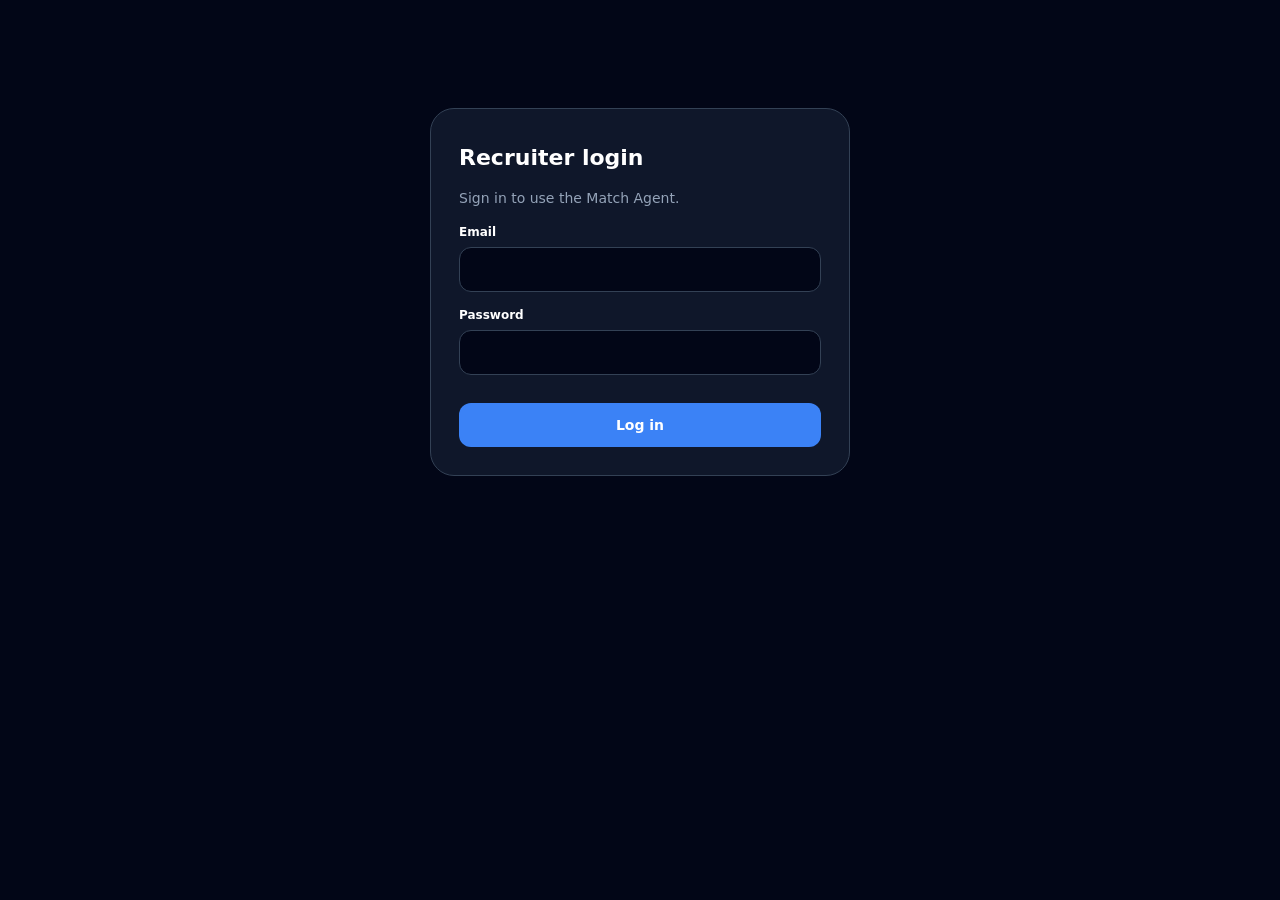
==== backend/tests/match-agent.html @ 1a33507a "Version 1.3: Test UI Integration and Authentication Fixes IMPROVEMENTS - Added a dedicated `/test-re" ====
<!DOCTYPE html>
<html lang="en">
<head>
<meta charset="UTF-8">
<meta name="viewport" content="width=device-width, initial-scale=1">
<title>Match Agent</title>
<style>
:root{--bg:#020617;--card:#0f172a;--card2:#1e293b;--line:#334155;--tx:#fff;--mut:#94a3b8;--brand:#3b82f6;--acc:#14b8a6;--err:#fca5a5}
*{box-sizing:border-box}body{margin:0;background:var(--bg);color:var(--tx);font:14px/1.5 system-ui,sans-serif;padding-bottom:60px}
.wrap{max-width:1280px;margin:0 auto;padding:28px 20px}
h1{font-size:40px;margin:8px 0;letter-spacing:-.02em}h2{margin:4px 0;font-size:22px}
.mut{color:var(--mut)}.tag{font-size:11px;font-weight:700;letter-spacing:.12em;text-transform:uppercase;color:var(--mut)}
.grid{display:grid;gap:24px;grid-template-columns:5fr 7fr}@media(max-width:1000px){.grid{grid-template-columns:1fr}}
.panel{background:var(--card);border:1px solid var(--line);border-radius:24px;padding:28px}
.card{background:rgba(30,41,59,.5);border:1px solid var(--line);border-radius:16px;padding:18px;margin-bottom:14px}
.row{display:flex;gap:10px;align-items:center;flex-wrap:wrap}.between{justify-content:space-between}
input,textarea{width:100%;background:var(--bg);border:1px solid var(--line);color:var(--tx);border-radius:12px;padding:11px 14px;font:inherit}
textarea{resize:none;margin-bottom:16px}label{display:block;font-weight:700;font-size:12px;margin-bottom:6px}
button,.btn{cursor:pointer;border:1px solid var(--line);background:var(--card2);color:#cbd5e1;border-radius:12px;padding:9px 15px;font:700 12px system-ui;text-decoration:none;display:inline-block}
button:hover:not(:disabled){color:#fff;background:#334155}button:disabled{opacity:.5;cursor:not-allowed}
.big{width:100%;padding:14px;font-size:14px;color:#fff;margin-top:10px}
.primary{background:#4f46e5;border:none}.green{background:#16a34a;color:#fff;border:none}.teal{background:#10b981;color:#fff;border:none}.brandb{background:var(--brand);color:#fff;border:none}
.pill{font-size:11px;font-weight:700;padding:3px 10px;border-radius:99px;background:rgba(20,184,166,.2);color:var(--acc);border:1px solid rgba(20,184,166,.3)}
.pill.b{background:rgba(59,130,246,.2);color:var(--brand);border-color:transparent}.pill.g{background:var(--card2);color:var(--mut);border-color:var(--line)}
.drop{border:2px dashed var(--line);border-radius:16px;padding:28px;text-align:center;position:relative;cursor:pointer}
.drop input{position:absolute;inset:0;opacity:0;cursor:pointer;height:100%}
.or{text-align:center;margin:18px 0;color:#64748b;font-size:11px;font-weight:700;letter-spacing:.1em}
.bar{height:8px;background:var(--card2);border-radius:9px;overflow:hidden;margin-top:10px}.bar i{display:block;height:100%;background:var(--brand);transition:width .3s}
.err{border:1px solid rgba(239,68,68,.3);background:rgba(239,68,68,.1);color:var(--err);padding:12px 16px;border-radius:12px;font-weight:700;margin-bottom:20px}
.score{font-size:36px;font-weight:800;color:var(--acc);line-height:1}
.bd{display:grid;grid-template-columns:repeat(auto-fill,minmax(120px,1fr));gap:10px;margin-top:14px;background:rgba(2,6,23,.6);padding:14px;border-radius:12px}
.bd div{background:var(--card2);padding:10px;border-radius:8px}.bd small{color:var(--mut);font-weight:700;font-size:10px}
.modal{position:fixed;inset:0;background:rgba(0,0,0,.75);display:flex;align-items:center;justify-content:center;padding:16px;z-index:50}
.mbox{background:var(--card);border:1px solid var(--line);border-radius:20px;padding:26px;width:100%;max-width:860px;max-height:90vh;overflow:auto}
.mbox.sm{max-width:440px;background:#fff;color:#1e293b}.mbox.sm .mut{color:#64748b}.mbox.sm button:not(.green){background:#fff;color:#334155;border-color:#e2e8f0}
.kv{display:flex;gap:14px;background:rgba(30,41,59,.5);border:1px solid var(--line);padding:13px;border-radius:12px;margin-bottom:10px}.kv b{width:130px;flex-shrink:0;color:var(--mut)}
.chips span{display:inline-block;margin:0 6px 6px 0;padding:3px 10px;border-radius:8px;background:rgba(59,130,246,.2);color:var(--brand);font-weight:700}
.cmp{display:grid;grid-template-columns:2fr 1fr 1fr;gap:12px;padding:12px 0;border-bottom:1px solid rgba(51,65,85,.5)}.win{color:var(--acc);font-weight:800}
.warn{background:#fffbf0;border:1px solid #fde68a;color:#92400e;padding:14px;border-radius:14px;margin:12px 0}
.hide{display:none!important}
</style>
</head>
<body>
<div class="wrap" id="app"></div>
<div id="modal"></div>

<script>
/* =====================================================================
   CONFIG — adjust to match your ../utils/api implementation
   ===================================================================== */
const CONFIG = { API_BASE: location.protocol === "file:" ? "http://localhost:8000" : "", DEV_STAGE: "production", STAGE_NUMBER: "" }; // same origin as FastAPI
const getToken = () => localStorage.getItem("token");
function logout() { localStorage.removeItem("token"); location.reload(); }

const API = {
  async _req(path, opts = {}) {
    const headers = { ...(opts.headers || {}) };
    const token = getToken();
    if (token) headers["Authorization"] = "Bearer " + token;
    
    const res = await fetch(CONFIG.API_BASE + path, { ...opts, headers });
    if (res.status === 401) {
        logout();
        throw new Error("Unauthorized. Please log in.");
    }
    if (!res.ok) {
      let msg = res.statusText;
      try { const j = await res.json(); msg = j.detail || j.message || msg; } catch {}
      throw new Error(typeof msg === "string" ? msg : JSON.stringify(msg));
    }
    return res.json();
  },
  async login(email, password) {
    const r = await this._req("/api/auth/login", { method: "POST", headers: { "Content-Type": "application/x-www-form-urlencoded" },
      body: new URLSearchParams({ username: email, password }) });
    localStorage.setItem("token", r.access_token); return r;
  },
  createJob(file) { const f = new FormData(); f.append("file", file); return this._req("/api/jobs", { method: "POST", body: f }); },
  createJobFromText(text) { const f = new FormData(); f.append("jd_text", text); return this._req("/api/jobs", { method: "POST", body: f }); },
  screenJob(id) { return this._req(`/api/jobs/${id}/screen`, { method: "POST" }); },
  getJobCandidates(id) { return this._req(`/api/user/jobs/${id}/candidates`); },
  updateCandidateStatus(jobId, cid, status, phone) {
    return this._req(`/api/user/jobs/${jobId}/candidates/${cid}/status`, { method: "POST", headers: { "Content-Type": "application/json" },
      body: JSON.stringify({ status, target_phone: phone }) });
  }
};

/* =====================================================================
   HELPERS
   ===================================================================== */
const WEIGHTS = { mandatory_skills: 30, experience: 25, domain: 15, preferred_skills: 10, education: 5, location: 5, availability: 5, other_requirements: 5 };
const esc = s => String(s ?? "").replace(/[&<>"']/g, c => ({ "&": "&amp;", "<": "&lt;", ">": "&gt;", '"': "&quot;", "'": "&#39;" }[c]));
const label = k => String(k).replaceAll("_", " ").replace(/\b\w/g, l => l.toUpperCase());
const mmss = s => `${Math.floor(s / 60)}:${String(s % 60).padStart(2, "0")}`;
const cid = (c, i) => c.candidate_id || c.id || i;
const skillName = s => s == null ? "" : typeof s === "object" ? (s.skill_name || s.normalized_skill_name || s.name || s.skill || "") : String(s);
const list = v => Array.isArray(v) ? v.map(skillName).filter(Boolean) : [];

function resumeUrl(url) {
  if (!url) return null;
  let m = url.match(/drive\.google\.com\/file\/d\/([a-zA-Z0-9_-]+)/); if (m) return `https://drive.google.com/file/d/${m[1]}/view`;
  m = url.match(/[?&]id=([a-zA-Z0-9_-]{25,})/); if (m) return `https://drive.google.com/file/d/${m[1]}/view`;
  m = url.match(/\/open\?id=([a-zA-Z0-9_-]{25,})/); if (m) return `https://drive.google.com/file/d/${m[1]}/view`;
  return url;
}
const fmtExp = r => {
  const a = r?.minimum_experience, b = r?.maximum_experience, ok = v => v !== null && v !== undefined;
  if (ok(a) && ok(b)) return `${a}–${b} years`; if (ok(a)) return `${a}+ years`; if (ok(b)) return `Up to ${b} years`; return "Not specified";
};
const fmtNotice = r => {
  const v = r?.notice_period_days; if (v === null || v === undefined || v === "") return "Not specified";
  const n = Number(v); return Number.isNaN(n) ? String(v) : n === 0 ? "Immediate" : `${n} days`;
};

/* =====================================================================
   STATE
   ===================================================================== */
const S = {
  file: null, jobTitle: "", jdText: "", job: null, requirements: null, jobId: null,
  status: "Draft", analyzing: false, jdProgress: 0, searching: false, progress: 0, elapsed: 0, took: null,
  searchComplete: false, error: "", candidates: [], contacted: {}, waContacted: {}, showList: false, queueReady: false
};
let timers = {};

/* =====================================================================
   ACTIONS
   ===================================================================== */
async function analyze() {
  S.error = ""; S.searchComplete = false; S.candidates = []; S.requirements = null;
  if (!S.file && !S.jdText.trim()) { S.error = "Please upload a job description or paste the JD text."; return render(); }
  S.analyzing = true; S.jdProgress = 0; S.status = "Analyzing"; render();
  const iv = setInterval(() => { if (S.jdProgress < 88) { S.jdProgress = Math.min(S.jdProgress + (S.jdProgress < 40 ? 6 : S.jdProgress < 70 ? 3 : 1), 88); render(); } }, 400);
  try {
    const r = S.file ? await API.createJob(S.file) : await API.createJobFromText(S.jdText.trim());
    clearInterval(iv); S.jdProgress = 100; render(); await new Promise(r => setTimeout(r, 600));
    S.job = r; S.jobId = r.job_id; S.requirements = r.requirements || {};
    S.jobTitle = r.requirements?.job_title || r.title || S.jobTitle || "Job Description"; S.status = "Criteria ready";
  } catch (e) { clearInterval(iv); S.status = "Draft"; S.error = e.message || "Failed to analyze the job description."; }
  S.analyzing = false; S.jdProgress = 0; render();
}

function startClock() { S.elapsed = 0; clearInterval(timers.clock); timers.clock = setInterval(() => { S.elapsed++; const el = document.getElementById("clock"); if (el) el.textContent = mmss(S.elapsed); }, 1000); }
function stopClock() { clearInterval(timers.clock); }

async function screen(id = null) {
  S.error = ""; const jid = id || S.jobId;
  if (!jid) { S.error = "Please analyze the job description first."; return render(); }
  S.searching = true; S.progress = 0; S.searchComplete = false; S.status = "Screening"; startClock(); render();
  const iv = setInterval(() => { if (S.progress < 95) { S.progress += S.progress < 50 ? 5 : S.progress < 80 ? 2 : 1; render(); } }, 500);
  try {
    const r = await API.screenJob(jid);
    clearInterval(iv); S.progress = 100; S.took = S.elapsed; render(); await new Promise(r => setTimeout(r, 400));
    S.candidates = Array.isArray(r?.top_10) ? r.top_10 : []; S.searchComplete = true; S.status = "Screening";
  } catch (e) { clearInterval(iv); S.error = e.message || "Failed to screen candidates."; S.status = "Criteria ready"; }
  stopClock(); S.searching = false; render();
}

async function loadExisting(id) {
  S.error = ""; S.jobId = id; S.searching = true; S.progress = 0; S.searchComplete = false; S.status = "Loading candidates"; S.showList = true; render();
  const iv = setInterval(() => { S.progress = Math.min(95, S.progress + 15); render(); }, 200);
  try {
    const c = await API.getJobCandidates(id);
    clearInterval(iv); S.progress = 100; render(); await new Promise(r => setTimeout(r, 300));
    S.candidates = c || []; S.searchComplete = true; S.status = "Screening";
  } catch (e) { clearInterval(iv); S.error = e.message || "Failed to fetch candidates."; S.status = "Criteria ready"; }
  S.searching = false; render();
}

async function contact(key, phone = null) {
  S.contacted[key] = true; render();
  try { if (S.jobId) await API.updateCandidateStatus(S.jobId, key, "CONTACTED", phone); } catch (e) { console.error("Failed to mark contacted", e); }
}

function resetSearch() {
  Object.assign(S, { jobId: null, jobTitle: "", jdText: "", file: null, requirements: null, candidates: [], searchComplete: false, status: "Draft" });
  render();
}

/* =====================================================================
   MODALS
   ===================================================================== */
const closeModal = () => document.getElementById("modal").innerHTML = "";
const setModal = html => document.getElementById("modal").innerHTML = html;

function openJD() {
  const r = S.requirements; if (!r) return;
  const chips = (arr) => arr.length ? `<div class="chips">${arr.map(s => `<span>${esc(s)}</span>`).join("")}</div>` : `<span class="mut">None specified</span>`;
  const edu = list(r.education), cert = list(r.certifications);
  setModal(`<div class="modal" onclick="if(event.target===this)closeModal()"><div class="mbox">
    <div class="row between"><div><h2>AI-generated search criteria</h2><p class="mut">Extracted from the job description for accurate candidate matching.</p></div><button onclick="closeModal()">Close</button></div><br>
    <div class="kv"><b>Experience:</b><span>${esc(fmtExp(r))}</span></div>
    <div class="kv"><b>Location:</b><span>${esc(r.location || S.job?.location || "Not specified")}</span></div>
    <div class="kv"><b>Work mode:</b><span>${esc(r.work_mode || "Not specified")}</span></div>
    <div class="kv"><b>Notice Period:</b><span>${esc(fmtNotice(r))}</span></div>
    <div class="kv"><b>Mandatory Skills:</b>${chips(list(r.mandatory_skills))}</div>
    <div class="kv"><b>Preferred Skills:</b>${chips(list(r.preferred_skills))}</div>
    ${edu.length ? `<div class="kv"><b>Education:</b><span>${esc(edu.join(", "))}</span></div>` : ""}
    ${cert.length ? `<div class="kv"><b>Certifications:</b><span>${esc(cert.join(", "))}</span></div>` : ""}
  </div></div>`);
}

function openProfile(i) {
  const c = S.candidates[i]; if (!c) return;
  const rows = Object.entries(c).filter(([k, v]) => v !== null && v !== "" && typeof v !== "object" && !["score_breakdown"].includes(k))
    .map(([k, v]) => `<div class="kv"><b>${esc(label(k))}</b><span>${esc(v)}</span></div>`).join("");
  const skills = list(c.skills);
  setModal(`<div class="modal" onclick="if(event.target===this)closeModal()"><div class="mbox">
    <div class="row between"><h2>${esc(c.name || "Unnamed Candidate")}</h2><button onclick="closeModal()">Close</button></div><br>
    ${c.reasoning ? `<div class="card"><p class="tag">AI Assessment Reasoning</p><p class="mut">${esc(c.reasoning)}</p></div>` : ""}
    ${skills.length ? `<div class="chips">${skills.map(s => `<span>${esc(s)}</span>`).join("")}</div>` : ""}
    ${rows}</div></div>`);
}

let cmp = { base: null, other: "", q: "" };
function openCompare(i) { cmp = { base: i, other: "", q: "" }; renderCompare(); }
function renderCompare() {
  const base = S.candidates[cmp.base], other = cmp.other !== "" ? S.candidates[cmp.other] : null;
  const norm = (c, k) => { const v = c?.score_breakdown?.[k]; return v && typeof v === "object" ? (v.percentage || 0) : 0; };
  const summary = c => `<div class="card"><h3 style="margin:0 0 4px">${esc(c.name || "Unnamed")}</h3>
    <p class="mut" style="font-size:12px">${esc(c.current_role || c.job || "Role unknown")}${c.current_company ? " @ " + esc(c.current_company) : ""} • ${esc(c.location || "Location unknown")} • ${esc(c.experience_years != null ? c.experience_years + " yrs" : "0 yrs")}</p>
    <span class="score">${Number(c.score || 0).toFixed(0)}</span> <span class="pill">${esc(label(c.classification || "Good Match"))}</span></div>`;
  const picker = `<div class="card"><input id="cq" placeholder="Search candidate name..." value="${esc(cmp.q)}" oninput="cmp.q=this.value;renderCompare();document.getElementById('cq').focus()">
    <div style="max-height:140px;overflow:auto;margin-top:8px">${S.candidates.map((c, j) => j === cmp.base || (cmp.q && !(c.name || "").toLowerCase().includes(cmp.q.toLowerCase())) ? "" :
      `<button style="width:100%;text-align:left;border:none;background:none;display:flex;justify-content:space-between" onclick="cmp.other=${j};renderCompare()"><span>${esc(c.name || "Unnamed")}</span><span class="mut">${Number(c.score || 0).toFixed(0)}</span></button>`).join("")}</div></div>`;
  const rows = other ? Object.keys(WEIGHTS).map(k => { const a = norm(base, k), b = norm(other, k);
    return `<div class="cmp"><span>${label(k)} <small class="mut">${WEIGHTS[k]}%</small></span><b class="${a > b ? "win" : ""}" style="text-align:right">${a}${a > b ? " ▲" : ""}</b><b class="${b > a ? "win" : ""}" style="text-align:right">${b}${b > a ? " ▲" : ""}</b></div>`; }).join("") : "";
  const reason = c => `<div class="card"><b>${esc(c.name)}</b><p class="tag" style="color:var(--brand)">AI Assessment Reasoning</p><p class="mut" style="font-size:12px">${esc(c.reasoning || "No specific reasoning provided by the AI.")}</p></div>`;
  setModal(`<div class="modal" onclick="if(event.target===this)closeModal()"><div class="mbox">
    <div class="row between"><div><h2>Compare candidates</h2><p class="mut">Both candidates were scored against the same job description.</p></div><button onclick="closeModal()">Close</button></div><br>
    <div style="display:grid;grid-template-columns:1fr 1fr;gap:20px"><div><p class="tag">Comparing</p>${summary(base)}</div>
    <div><p class="tag">Against</p>${other ? summary(other) + `<button onclick="cmp.other='';renderCompare()">Pick someone else</button>` : picker}</div></div>
    ${other ? `<div style="margin:10px 0">${rows}</div><div style="display:grid;grid-template-columns:1fr 1fr;gap:20px">${reason(base)}${reason(other)}</div>` : ""}
  </div></div>`);
}

function openWhatsapp(i) {
  const c = S.candidates[i]; if (!c) return;
  const stage = CONFIG.DEV_STAGE !== "production";
  const sub = [c.current_role || c.job, c.current_company ? "@ " + c.current_company : "", c.location ? "- " + c.location : ""].filter(Boolean).join(" ");
  setModal(`<div class="modal"><div class="mbox sm">
    <h2>Send WhatsApp invite</h2><p class="mut">Confirm the number before it goes out.</p>
    <div class="card" style="background:#f3f5f9;border:none"><h3 style="margin:0">${esc(c.name || "Unnamed Candidate")}</h3>${sub ? `<p class="mut">${esc(sub)}</p>` : ""}<p class="mut">Candidate's number: ${esc(c.phone || "No phone number")}</p></div>
    ${stage ? `<div class="warn"><b style="font-size:11px;letter-spacing:.1em">STAGE MODE — ACTUALLY SENDING TO</b><div style="font-size:20px;font-weight:800">${esc(CONFIG.STAGE_NUMBER)}</div><p>${esc(c.name || "Candidate")} receives nothing. Set <code>HIRE_X_DEV_STAGE=production</code> to contact candidates for real.</p></div>` : ""}
    <div class="row" style="justify-content:flex-end;margin-top:20px"><button onclick="closeModal()">Cancel</button>
    <button class="green" ${c.phone ? "" : "disabled"} onclick="sendWhatsapp(${i})">Send invite</button></div></div></div>`);
}
async function sendWhatsapp(i) {
  const c = S.candidates[i], key = cid(c, i), stage = CONFIG.DEV_STAGE !== "production";
  S.waContacted[key] = true; closeModal(); render();
  contact(key, stage ? CONFIG.STAGE_NUMBER : c.phone);
}

/* =====================================================================
   RENDER
   ===================================================================== */
function candidateCards() {
  return S.candidates.map((c, i) => {
    const key = cid(c, i), bd = c.score_breakdown && typeof c.score_breakdown === "object" ? c.score_breakdown : {};
    const hasR = c.resume_url && c.resume_url.startsWith("http");
    return `<div class="card">
      <div class="row between"><div><div class="row"><b style="font-size:16px">${esc(c.name || "Unnamed Candidate")}</b><span class="pill">${esc(label(c.classification || "Match"))}</span>${c.recommendation ? `<span class="pill ${c.recommendation === "review" ? "g" : ""}">${esc(label(c.recommendation))}${c.scored_by === "llm" ? " · AI scored" : ""}</span>` : ""}</div>
        <div class="mut" style="font-size:12px;margin-top:6px">${esc(c.email || "Email unavailable")}</div></div>
        <div style="text-align:right"><div class="score">${Number(c.score || 0).toFixed(1)}</div><div class="tag">Match / 100</div></div></div>
      <div class="row" style="margin-top:14px"><span class="pill b">Rank #${esc(c.rank || i + 1)}</span>${c.status ? `<span class="pill g">${esc(c.status)}</span>` : ""}</div>
      ${Object.keys(bd).length ? `<div class="bd" style="display:block"><p class="tag" style="color:#cbd5e1">Score breakdown</p><div style="display:grid;grid-template-columns:repeat(auto-fill,minmax(120px,1fr));gap:10px;background:none;padding:0">${Object.entries(bd).map(([k, v]) => {
        const it = v && typeof v === "object" ? v : { score: v };
        return `<div><small>${esc(label(k))}</small><div><b>${esc(it.score ?? 0)}${it.max_score != null ? " / " + esc(it.max_score) : ""}</b></div>${it.percentage != null ? `<small style="color:var(--acc)">${esc(it.percentage)}%</small>` : ""}</div>`; }).join("")}</div></div>` : ""}
      <div class="row" style="justify-content:flex-end;margin-top:16px;border-top:1px solid var(--line);padding-top:14px">
        <button onclick="openProfile(${i})">View Profile</button>
        <button ${hasR ? "" : "disabled"} onclick="window.open(resumeUrl(S.candidates[${i}].resume_url),'_blank')">${hasR ? "View Resume" : "Resume not available"}</button>
        <button onclick="openCompare(${i})">Compare</button>
        <button class="${S.contacted[key] ? "" : "brandb"}" ${S.contacted[key] ? "disabled" : ""} onclick="contact('${esc(key)}')">${S.contacted[key] ? "✓ Added to outreach" : "Add to outreach"}</button>
        <button class="green" ${S.waContacted[key] ? "disabled" : ""} onclick="openWhatsapp(${i})">${S.waContacted[key] ? "✓ Sent invite" : "WhatsApp"}</button>
      </div></div>`;
  }).join("");
}

function render() {
  const a = document.getElementById("app");
  if (!getToken()) return renderLogin(a);
  const focus = document.activeElement?.id, pos = document.activeElement?.selectionStart;

  if (S.showList) {
    a.innerHTML = `<button onclick="S.showList=false;render()" style="margin-bottom:20px">← Back to Job Intake</button>
      <h2 style="font-size:30px;margin-bottom:24px">Screened Candidates</h2>
      ${S.searching ? `<div style="text-align:center;padding:70px"><h3>Loading candidates... ${S.progress}%</h3><div class="bar" style="max-width:260px;margin:10px auto"><i style="width:${S.progress}%"></i></div></div>`
        : !S.candidates.length ? `<div class="mut" style="text-align:center;padding:70px">No candidates found for this job.</div>` : candidateCards()}
      ${S.searchComplete && S.candidates.length ? `<div class="card row between" style="background:linear-gradient(90deg,rgba(59,130,246,.2),rgba(168,85,247,.2));margin-top:24px"><div><p class="tag">Step 4 · Outreach</p><p>Review the eligible candidates before starting outreach.</p></div><button class="brandb" onclick="S.queueReady=true;render()">Review outreach queue</button></div>` : ""}
      ${S.queueReady ? `<p class="pill" style="display:block;padding:12px">✓ Outreach queue is ready for review.</p>` : ""}`;
    return;
  }

  const strong = S.searchComplete ? S.candidates.filter(c => Number(c.score || 0) >= 80).length : 0;
  const pp = S.jdProgress;
  a.innerHTML = `
  <div class="row between" style="align-items:flex-end;margin-bottom:28px"><div><span class="pill g">03 · MATCH AGENT</span><h1>Turn a JD into a shortlist.</h1>
    <p class="mut" style="max-width:700px">Upload a job description, let AI create search criteria, then rank candidates using the screening model.</p></div>
    </div>
  ${S.error ? `<div class="err">${esc(S.error)}</div>` : ""}
  <div class="grid">
   <section class="panel" style="height:fit-content">
    <div class="row between" style="margin-bottom:20px"><div><p class="tag">Step 1 · Job intake</p><h2>Create a search</h2></div><span class="pill">${esc(S.status)}</span></div>
    <label for="jt">Job title</label><input id="jt" value="${esc(S.jobTitle)}" placeholder="Job title" oninput="S.jobTitle=this.value" style="margin-bottom:18px">
    <div class="drop"><input type="file" accept=".pdf,.doc,.docx,.txt" onchange="onFile(this)"><b>Upload Job Description</b><p class="mut" style="font-size:12px;margin:4px 0 0">PDF, DOC, DOCX or TXT · up to 10 MB</p>
      ${S.file ? `<p><span class="pill b">✓ ${esc(S.file.name)} selected</span></p>` : ""}</div>
    <div class="or">— OR PASTE JD —</div>
    <textarea id="jd" rows="7" placeholder="Paste the job description here…" oninput="onJdText(this)">${esc(S.jdText)}</textarea>
    <button class="big" ${S.analyzing ? "disabled" : ""} onclick="analyze()" style="background:${S.analyzing ? "#0f172a" : "#1e293b"}">${S.analyzing ? `Parsing JD… ${pp}%` : S.requirements ? "Re-analyze JD" : "Analyze JD & Create Search Criteria"}</button>
    ${S.analyzing ? `<div class="mut" style="font-size:11px;margin-top:10px;display:flex;justify-content:space-between"><span>${pp < 30 ? "Reading document…" : pp < 60 ? "Extracting requirements…" : pp < 88 ? "Building search criteria…" : "Finalising…"}</span><b>${pp}%</b></div>
      <div class="bar"><i style="width:${pp}%;background:linear-gradient(90deg,#14b8a6,#6366f1)"></i></div>${pp === 100 ? `<p style="text-align:center;color:var(--acc);font-weight:700;font-size:11px">✓ JD parsed successfully!</p>` : ""}` : ""}
    ${S.requirements ? `<div class="card" style="margin-top:20px;background:rgba(23,37,84,.4);cursor:pointer" onclick="openJD()"><div class="row between"><div><b>JD Parsing Result</b><div class="mut" style="font-size:12px">Click to view the parsed JD details</div></div><span style="color:var(--brand);font-weight:700">Open</span></div></div>
      <button class="big primary" ${S.searching || !S.jobId ? "disabled" : ""} onclick="screen()">${S.searching ? `Screening candidates… ${S.progress}%` : "Screen Candidates"}</button>
      <button class="big teal" onclick="resetSearch()">Start a New Search</button>` : ""}
   </section>

   <section class="panel">
    <div class="row between" style="margin-bottom:20px"><div><p class="tag">Steps 2–3 · Screening</p><h2>Ranked candidates</h2></div>
      <div class="row"><span class="pill g">Screened: ${S.searchComplete ? S.candidates.length : 0}</span><span class="pill">✓ ${strong} strong</span></div></div>
    ${!S.searchComplete && !S.searching ? `<div class="card" style="border-style:dashed;text-align:center;padding:50px"><b>No candidates yet</b><p class="mut">Analyze a job description and search for candidates to see the ranked shortlist.</p></div>` : ""}
    ${S.searching ? `<div class="card" style="text-align:center;padding:40px"><div style="text-align:right"><span class="pill" style="font-family:monospace">⏱ <span id="clock">${mmss(S.elapsed)}</span></span></div>
      <b style="font-size:16px">Screening candidates… ${S.progress}%</b><div class="bar" style="max-width:300px;margin:12px auto"><i style="width:${S.progress}%"></i></div>
      <p class="mut">The AI screening engine is evaluating candidates against the job requirements.</p></div>` : ""}
    ${S.searchComplete ? (!S.candidates.length ? `<div class="card" style="text-align:center"><b>No matching candidates found.</b><p class="mut">Try reviewing the extracted criteria or using a different job description.</p></div>`
      : `<div class="card" style="text-align:center;padding:40px"><h3>Screening Complete</h3><p class="mut">Successfully screened and ranked ${S.candidates.length} candidates against your criteria.</p>
        ${S.took !== null ? `<p><span class="pill g">Completed in <b style="color:var(--acc);font-family:monospace">${mmss(S.took)}</b></span></p>` : ""}
        <button class="brandb" onclick="S.showList=true;render()">View Screened Candidates →</button></div>`) : ""}
   </section>
  </div>`;
  if (focus) { const el = document.getElementById(focus); if (el) { el.focus(); try { el.setSelectionRange(pos, pos); } catch {} } }
}

function renderLogin(a) {
  a.innerHTML = `<div class="panel" style="max-width:420px;margin:80px auto"><h2>Recruiter login</h2><p class="mut">Sign in to use the Match Agent.</p>
    ${S.error ? `<div class="err">${esc(S.error)}</div>` : ""}
    <label for="le">Email</label><input id="le" type="email" style="margin-bottom:14px">
    <label for="lp">Password</label><input id="lp" type="password" style="margin-bottom:18px" onkeydown="if(event.key==='Enter')doLogin()">
    <button class="big brandb" onclick="doLogin()">Log in</button></div>`;
}
async function doLogin() {
  try { await API.login(document.getElementById("le").value.trim(), document.getElementById("lp").value); S.error = ""; }
  catch (e) { S.error = e.message; }
  render();
}

function onFile(inp) { const f = inp.files?.[0]; if (!f) return; S.file = f; S.jdText = ""; S.error = ""; render(); }
function onJdText(t) { S.jdText = t.value; if (t.value.trim()) S.file = null; /* no re-render while typing */ }

/* =====================================================================
   INIT — supports ?jobId=123&screened=1 (replaces router state from dashboard)
   ===================================================================== */
render();
const q = new URLSearchParams(location.search);
if (q.get("jobId")) { S.jobId = q.get("jobId"); q.get("screened") === "1" ? loadExisting(S.jobId) : screen(S.jobId); }
</script>
</body>
</html>
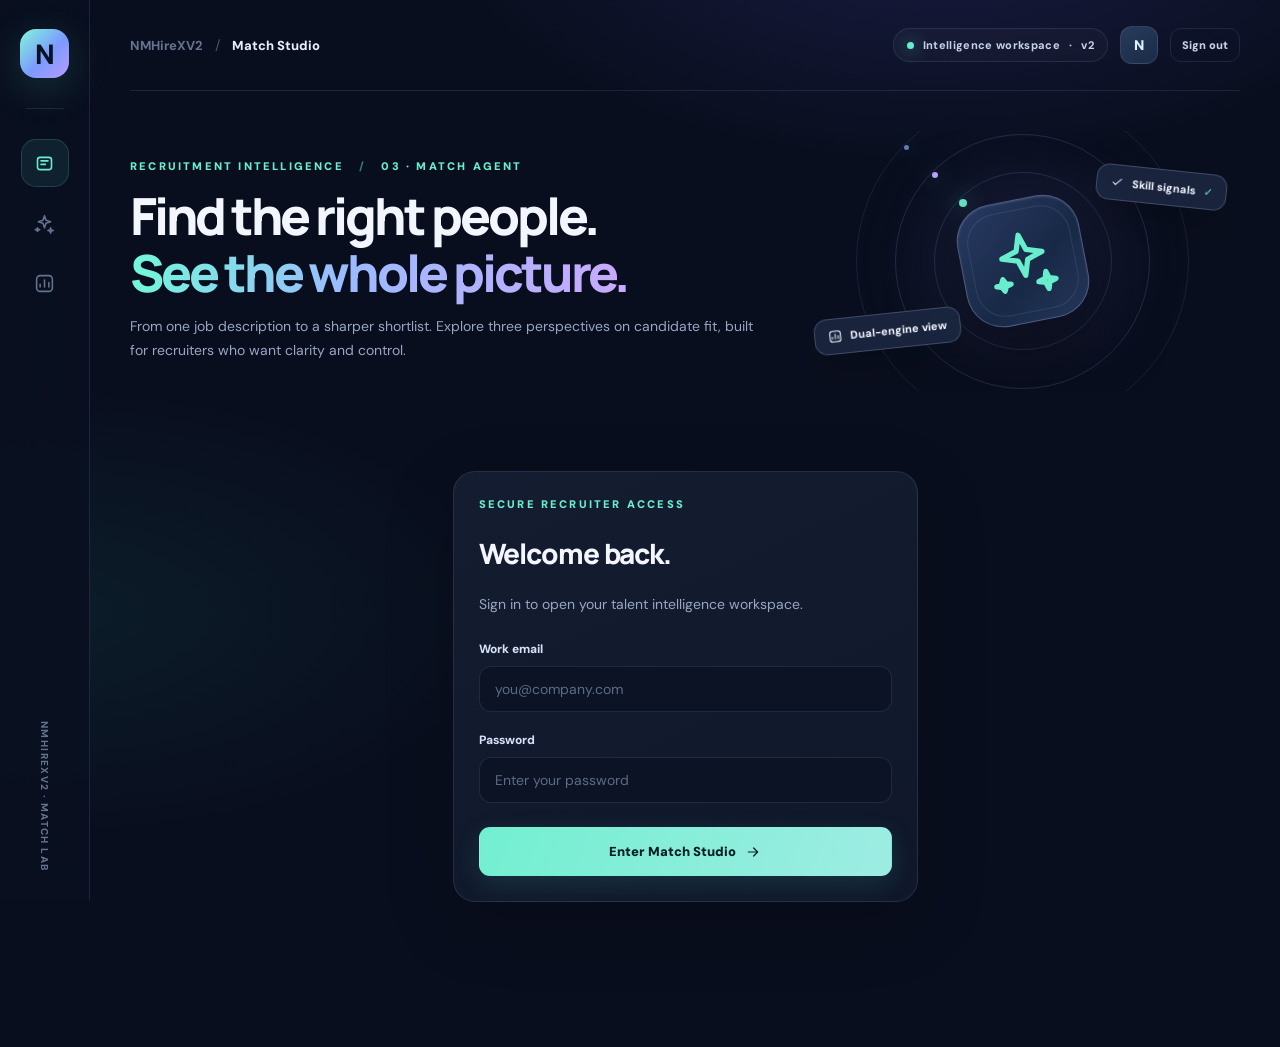
==== commit bad14c7a: "Version 1.4: Enhanced Dual-Engine Scoring, JSON Batch Screening, and Deep Analytics IMPROVEMENTS - I" ====
--- a/backend/tests/match-agent.html
+++ b/backend/tests/match-agent.html
@@ -1,356 +1,487 @@
 <!DOCTYPE html>
 <html lang="en">
 <head>
-<meta charset="UTF-8">
-<meta name="viewport" content="width=device-width, initial-scale=1">
-<title>Match Agent</title>
+<meta charset="utf-8" />
+<meta name="viewport" content="width=device-width, initial-scale=1" />
+<meta name="theme-color" content="#080d1d" />
+<title>Match Studio · NMHireXV2</title>
+<link rel="preconnect" href="https://fonts.googleapis.com" />
+<link rel="preconnect" href="https://fonts.gstatic.com" crossorigin />
+<link href="https://fonts.googleapis.com/css2?family=DM+Sans:wght@400;500;600;700;800&family=Manrope:wght@400;500;600;700;800&display=swap" rel="stylesheet" />
 <style>
-:root{--bg:#020617;--card:#0f172a;--card2:#1e293b;--line:#334155;--tx:#fff;--mut:#94a3b8;--brand:#3b82f6;--acc:#14b8a6;--err:#fca5a5}
-*{box-sizing:border-box}body{margin:0;background:var(--bg);color:var(--tx);font:14px/1.5 system-ui,sans-serif;padding-bottom:60px}
-.wrap{max-width:1280px;margin:0 auto;padding:28px 20px}
-h1{font-size:40px;margin:8px 0;letter-spacing:-.02em}h2{margin:4px 0;font-size:22px}
-.mut{color:var(--mut)}.tag{font-size:11px;font-weight:700;letter-spacing:.12em;text-transform:uppercase;color:var(--mut)}
-.grid{display:grid;gap:24px;grid-template-columns:5fr 7fr}@media(max-width:1000px){.grid{grid-template-columns:1fr}}
-.panel{background:var(--card);border:1px solid var(--line);border-radius:24px;padding:28px}
-.card{background:rgba(30,41,59,.5);border:1px solid var(--line);border-radius:16px;padding:18px;margin-bottom:14px}
-.row{display:flex;gap:10px;align-items:center;flex-wrap:wrap}.between{justify-content:space-between}
-input,textarea{width:100%;background:var(--bg);border:1px solid var(--line);color:var(--tx);border-radius:12px;padding:11px 14px;font:inherit}
-textarea{resize:none;margin-bottom:16px}label{display:block;font-weight:700;font-size:12px;margin-bottom:6px}
-button,.btn{cursor:pointer;border:1px solid var(--line);background:var(--card2);color:#cbd5e1;border-radius:12px;padding:9px 15px;font:700 12px system-ui;text-decoration:none;display:inline-block}
-button:hover:not(:disabled){color:#fff;background:#334155}button:disabled{opacity:.5;cursor:not-allowed}
-.big{width:100%;padding:14px;font-size:14px;color:#fff;margin-top:10px}
-.primary{background:#4f46e5;border:none}.green{background:#16a34a;color:#fff;border:none}.teal{background:#10b981;color:#fff;border:none}.brandb{background:var(--brand);color:#fff;border:none}
-.pill{font-size:11px;font-weight:700;padding:3px 10px;border-radius:99px;background:rgba(20,184,166,.2);color:var(--acc);border:1px solid rgba(20,184,166,.3)}
-.pill.b{background:rgba(59,130,246,.2);color:var(--brand);border-color:transparent}.pill.g{background:var(--card2);color:var(--mut);border-color:var(--line)}
-.drop{border:2px dashed var(--line);border-radius:16px;padding:28px;text-align:center;position:relative;cursor:pointer}
-.drop input{position:absolute;inset:0;opacity:0;cursor:pointer;height:100%}
-.or{text-align:center;margin:18px 0;color:#64748b;font-size:11px;font-weight:700;letter-spacing:.1em}
-.bar{height:8px;background:var(--card2);border-radius:9px;overflow:hidden;margin-top:10px}.bar i{display:block;height:100%;background:var(--brand);transition:width .3s}
-.err{border:1px solid rgba(239,68,68,.3);background:rgba(239,68,68,.1);color:var(--err);padding:12px 16px;border-radius:12px;font-weight:700;margin-bottom:20px}
-.score{font-size:36px;font-weight:800;color:var(--acc);line-height:1}
-.bd{display:grid;grid-template-columns:repeat(auto-fill,minmax(120px,1fr));gap:10px;margin-top:14px;background:rgba(2,6,23,.6);padding:14px;border-radius:12px}
-.bd div{background:var(--card2);padding:10px;border-radius:8px}.bd small{color:var(--mut);font-weight:700;font-size:10px}
-.modal{position:fixed;inset:0;background:rgba(0,0,0,.75);display:flex;align-items:center;justify-content:center;padding:16px;z-index:50}
-.mbox{background:var(--card);border:1px solid var(--line);border-radius:20px;padding:26px;width:100%;max-width:860px;max-height:90vh;overflow:auto}
-.mbox.sm{max-width:440px;background:#fff;color:#1e293b}.mbox.sm .mut{color:#64748b}.mbox.sm button:not(.green){background:#fff;color:#334155;border-color:#e2e8f0}
-.kv{display:flex;gap:14px;background:rgba(30,41,59,.5);border:1px solid var(--line);padding:13px;border-radius:12px;margin-bottom:10px}.kv b{width:130px;flex-shrink:0;color:var(--mut)}
-.chips span{display:inline-block;margin:0 6px 6px 0;padding:3px 10px;border-radius:8px;background:rgba(59,130,246,.2);color:var(--brand);font-weight:700}
-.cmp{display:grid;grid-template-columns:2fr 1fr 1fr;gap:12px;padding:12px 0;border-bottom:1px solid rgba(51,65,85,.5)}.win{color:var(--acc);font-weight:800}
-.warn{background:#fffbf0;border:1px solid #fde68a;color:#92400e;padding:14px;border-radius:14px;margin:12px 0}
-.hide{display:none!important}
+:root{--bg:#090e1e;--ink:#f3f6ff;--muted:#98a6c2;--faint:#66738f;--panel:#11192d;--panel2:#151f36;--line:rgba(179,198,244,.12);--mint:#68edcd;--blue:#88a9ff;--lilac:#b6a1ff;--amber:#ffcc86;--red:#ff9da7;--radius:22px;--shadow:0 20px 70px rgba(0,0,0,.20)}
+*{box-sizing:border-box}html{scroll-behavior:smooth}body{margin:0;background:var(--bg);color:var(--ink);font-family:'DM Sans',system-ui,sans-serif;font-size:14px;-webkit-font-smoothing:antialiased;min-height:100vh}
+button,input,textarea{font:inherit}button{cursor:pointer}button:disabled{opacity:.48;cursor:not-allowed}a{color:inherit;text-decoration:none}button:focus-visible,input:focus-visible,textarea:focus-visible,[tabindex]:focus-visible{outline:2px solid var(--mint);outline-offset:3px}
+::selection{background:#4db99e75;color:#fff}::-webkit-scrollbar{width:9px}::-webkit-scrollbar-thumb{background:#34405b;border-radius:8px}::-webkit-scrollbar-track{background:transparent}
+.bg-aurora{pointer-events:none;position:fixed;inset:0;z-index:-1;overflow:hidden;background:radial-gradient(ellipse 53% 39% at 73% -11%,rgba(73,69,174,.26),transparent 75%),radial-gradient(ellipse 49% 33% at 3% 68%,rgba(31,128,119,.13),transparent 76%),#090e1e}
+.bg-aurora:after{content:"";position:absolute;inset:0;background-image:radial-gradient(#b7c7e8 0.65px,transparent 0.65px);background-size:30px 30px;opacity:.075;mask-image:linear-gradient(to bottom,#000,transparent 85%)}
+.shell{display:grid;grid-template-columns:90px minmax(0,1fr);min-height:100vh}.rail{border-right:1px solid var(--line);background:rgba(10,16,32,.89);backdrop-filter:blur(25px);display:flex;align-items:center;flex-direction:column;gap:30px;padding:29px 10px;position:sticky;top:0;height:100vh;z-index:5}.brandmark{width:49px;height:49px;border-radius:16px;background:linear-gradient(135deg,#81f7d9,#7c9aff 55%,#b79cff);display:flex;align-items:center;justify-content:center;color:#071223;font:900 27px Manrope,sans-serif;box-shadow:0 10px 40px #69dfc62c}.rail-line{height:1px;width:38px;background:var(--line)}.rail-links{display:flex;flex-direction:column;gap:12px;align-items:center}.rail-btn{width:48px;height:48px;border:1px solid transparent;background:transparent;color:var(--faint);display:grid;place-items:center;border-radius:15px;transition:.2s}.rail-btn:hover,.rail-btn.active{color:var(--mint);background:#65efd315;border-color:#65efd32a}.rail-hint{font-size:10px;letter-spacing:.14em;writing-mode:vertical-rl;color:var(--faint);margin-top:auto;text-transform:uppercase;font-weight:800}
+.main{min-width:0;padding:0 40px 90px;max-width:1630px;width:100%;margin:0 auto}.topbar{height:91px;display:flex;align-items:center;justify-content:space-between;border-bottom:1px solid var(--line);gap:20px}.top-left,.top-right,.inline{display:flex;align-items:center;gap:12px}.crumb{font-size:13px;font-weight:700;color:var(--faint)}.crumb strong{color:#e8eeff;font-weight:800}.slash{color:#435273}.dot{width:7px;height:7px;border-radius:50%;background:var(--mint);box-shadow:0 0 18px var(--mint)}.top-chip{display:flex;align-items:center;gap:9px;border:1px solid var(--line);border-radius:100px;padding:9px 13px;font-size:11px;font-weight:800;letter-spacing:.03em;color:#c5d1e7;background:#ffffff06}.avatar{display:grid;place-items:center;width:38px;height:38px;border-radius:12px;background:linear-gradient(150deg,#283b5b,#1b2b49);color:#dbf1ff;border:1px solid #ffffff18;font-weight:900}
+.hero{display:grid;grid-template-columns:minmax(0,1.5fr) minmax(280px,1fr);min-height:300px;align-items:center;gap:24px;position:relative;padding:40px 0 25px}.eyebrow{font-size:11px;letter-spacing:.2em;text-transform:uppercase;font-weight:900;color:var(--mint)}.eyebrow .hyphen{opacity:.48;margin:0 10px}.hero h1{font:800 clamp(35px,4vw,63px)/1.095 Manrope,sans-serif;letter-spacing:-.06em;margin:14px 0 14px;max-width:770px}.hero h1 em{font-style:normal;background:linear-gradient(95deg,#71f8d9,#9cbaff 44%,#c9a9ff);background-clip:text;-webkit-background-clip:text;color:transparent}.hero p{font-size:14px;color:var(--muted);max-width:630px;line-height:1.75;margin:0}.hero-art{height:260px;position:relative;display:grid;place-items:center;overflow:hidden}.hero-art:before{content:"";position:absolute;inset:30px 45px;background:radial-gradient(circle,#777de531,transparent 70%);filter:blur(22px)}.orbit{border:1px solid #abb9fe28;border-radius:50%;position:absolute;aspect-ratio:1;animation:spin 36s linear infinite}.orbit.one{width:178px}.orbit.two{width:255px;animation-direction:reverse}.orbit.three{width:333px;opacity:.7;animation-duration:52s}@keyframes spin{to{transform:rotate(360deg)}}.orbit:after{content:"";position:absolute;top:15%;left:14%;width:8px;height:8px;border-radius:50%;background:var(--mint);box-shadow:0 0 22px #6eedc7aa}.orbit.two:after{background:var(--lilac);width:6px;height:6px}.orbit.three:after{background:var(--blue);width:5px;height:5px}.orbit-core{width:124px;height:124px;border-radius:37px;position:relative;background:linear-gradient(140deg,#283a62,#182947 58%,#243659);border:1px solid #c5d6ff44;box-shadow:0 22px 70px #0008,inset 0 1px 2px #ffffff24;display:grid;place-items:center;transform:rotate(-11deg)}.orbit-core:before{content:"";position:absolute;inset:9px;border:1px solid #ffffff16;border-radius:30px}.orbit-core svg{width:70px;height:70px;color:var(--mint)}.art-pill{position:absolute;background:rgba(27,38,64,.88);backdrop-filter:blur(15px);border:1px solid #c8d6fc38;border-radius:13px;padding:10px 13px;box-shadow:0 20px 35px #0003;font-size:11px;font-weight:800;display:flex;align-items:center;gap:8px}.art-pill.top{right:3%;top:38px;transform:rotate(6deg)}.art-pill.bottom{left:2%;bottom:42px;transform:rotate(-6deg)}.art-pill b{color:var(--mint)}
+.stepper{margin:8px 0 27px;padding:15px 19px;display:flex;align-items:center;justify-content:space-between;gap:15px;border:1px solid var(--line);border-radius:15px;background:linear-gradient(90deg,#ffffff07,#ffffff02);color:var(--faint)}.step{display:flex;align-items:center;gap:10px;white-space:nowrap;font-size:12px;font-weight:800}.step-num{display:grid;place-items:center;width:27px;height:27px;border:1px solid #899bb534;border-radius:9px;font-size:11px;background:#ffffff06}.step.on{color:var(--mint)}.step.on .step-num{background:#6eebcb1c;color:var(--mint);border-color:#76e9c85c}.step.done{color:#b8c7df}.step.done .step-num{background:#76e9c822;color:var(--mint)}.step-line{height:1px;background:linear-gradient(90deg,#53627b50,transparent);flex:1}
+.section-header{display:flex;justify-content:space-between;gap:16px;align-items:end;margin-bottom:16px}.section-header h2{font:800 19px Manrope,sans-serif;letter-spacing:-.035em;margin:5px 0 0}.section-header p{margin:0;color:var(--muted);font-size:12px}.kicker{font-weight:900;letter-spacing:.17em;text-transform:uppercase;color:var(--faint);font-size:10px}.mode-grid{display:grid;grid-template-columns:repeat(3,minmax(0,1fr));gap:14px;margin-bottom:28px}.mode-card{position:relative;overflow:hidden;border:1px solid var(--line);border-radius:20px;background:linear-gradient(145deg,#182136c9,#121c31);padding:21px 20px;text-align:left;color:var(--ink);min-height:159px;transition:transform .2s,border .2s,box-shadow .2s;isolation:isolate}.mode-card:before{content:"";position:absolute;inset:0;background:radial-gradient(circle at 96% -30%,var(--tint),transparent 55%);opacity:.11;z-index:-1}.mode-card:hover{transform:translateY(-3px);border-color:#9aabd05d}.mode-card.selected{border-color:var(--tint);box-shadow:0 0 0 1px var(--tint),0 17px 45px #0005}.mode-card.selected:after{content:"";position:absolute;inset:auto 0 0;height:3px;background:linear-gradient(90deg,transparent,var(--tint),transparent)}.mode-head{display:flex;align-items:center;justify-content:space-between;gap:10px}.mode-icon{width:38px;height:38px;display:grid;place-items:center;background:color-mix(in srgb,var(--tint) 14%,transparent);border:1px solid color-mix(in srgb,var(--tint) 30%,transparent);color:var(--tint);border-radius:12px}.mode-icon svg{width:20px;height:20px}.mode-indicator{display:grid;place-items:center;width:21px;height:21px;border:1px solid #9aacc84c;border-radius:50%;color:transparent}.mode-card.selected .mode-indicator{background:var(--tint);border-color:var(--tint);color:#101629}.mode-name{font:800 16px Manrope,sans-serif;margin:15px 0 5px}.mode-desc{color:var(--muted);font-size:12px;line-height:1.55;margin:0}.mode-card.selected .mode-name{color:#fff}
+.workspace{display:grid;grid-template-columns:minmax(310px,.91fr) minmax(0,1.29fr);gap:18px;align-items:start}.panel{background:linear-gradient(155deg,#151e32f2,#10182af6);border:1px solid var(--line);border-radius:var(--radius);box-shadow:var(--shadow);min-width:0;overflow:hidden}.panel-pad{padding:25px}.panel-heading{display:flex;align-items:center;justify-content:space-between;gap:12px;margin-bottom:23px}.panel-heading h3{margin:5px 0 0;font:800 20px Manrope,sans-serif;letter-spacing:-.04em}.mini-label{color:var(--faint);text-transform:uppercase;font-size:10px;letter-spacing:.18em;font-weight:900}.tiny-badge{font-size:10px;color:var(--mint);background:#68edcd12;border:1px solid #68edcd30;padding:7px 11px;border-radius:100px;font-weight:800;white-space:nowrap}.tiny-badge.neutral{color:var(--muted);border-color:var(--line);background:#ffffff06}.input-label{display:flex;align-items:center;justify-content:space-between;font-size:12px;font-weight:800;margin:20px 0 9px;color:#d5e1f8}.input-note{color:var(--faint);font-size:10px;font-weight:700}.field{width:100%;background:#0b1325;border:1px solid #a3b3dc24;color:#ecf5ff;border-radius:12px;padding:13px 15px;outline:none;transition:.2s}.field:focus{border-color:#77ebc670;box-shadow:0 0 0 3px #66e3bf13}.field::placeholder{color:#5d6b86}textarea.field{resize:vertical;min-height:140px;line-height:1.65}.upload{position:relative;border:1px dashed #8097c068;border-radius:14px;padding:21px 14px;display:flex;align-items:center;justify-content:center;gap:15px;text-align:left;background:linear-gradient(135deg,#293c4d19,#7883cc0c);cursor:pointer;transition:.2s}.upload:hover,.upload.drag{background:#6bedc811;border-color:var(--mint)}.upload input[type=file]{position:absolute;inset:0;width:100%;height:100%;opacity:0;cursor:pointer}.upload-icon{flex:0 0 auto;width:47px;height:47px;background:#87a4ff1b;border:1px solid #a4b9ff2b;border-radius:14px;color:var(--blue);display:grid;place-items:center}.upload-title{font-size:12px;font-weight:900}.upload-sub{font-size:10px;color:var(--muted);margin-top:3px;overflow-wrap:anywhere}.separator{display:flex;align-items:center;gap:13px;color:#657590;font-size:10px;letter-spacing:.17em;font-weight:800;margin:19px 0}.separator:before,.separator:after{content:"";height:1px;background:var(--line);flex:1}.btn{border:1px solid var(--line);background:#202b42;color:#e0ebfb;font-size:12px;font-weight:900;padding:11px 15px;border-radius:11px;display:inline-flex;align-items:center;justify-content:center;gap:9px;transition:filter .15s,transform .15s,border .15s}.btn:hover:not(:disabled){filter:brightness(1.14);transform:translateY(-1px)}.btn.primary{color:#071e25;background:linear-gradient(110deg,#72efd0,#9eece3);border-color:transparent;box-shadow:0 8px 27px #3ee0bd23}.btn.secondary{border-color:#819df545;background:#7592ee15;color:#becbff}.btn.ghost{background:transparent;color:#c3cee7}.btn.full{width:100%;padding:15px;font-size:13px}.btn.small{font-size:11px;padding:9px 11px}.btn:disabled{transform:none;filter:none}.btn svg,.action-icon svg{width:16px;height:16px}.subaction-row{display:flex;align-items:center;justify-content:space-between;gap:12px;margin:14px 0 0}.hint{color:var(--faint);font-size:11px;line-height:1.6}.parse-panel{background:#64eaca0b;border:1px solid #74eccb35;border-radius:15px;padding:14px;margin-top:17px}.parse-panel strong{font-size:12px}.parse-row{display:flex;align-items:center;justify-content:space-between;gap:12px}.parse-panel p{margin:5px 0 0;color:var(--muted);font-size:11px}.result-panel{min-height:480px}.result-head{display:flex;align-items:center;justify-content:space-between;gap:14px;padding:26px 26px 0}.result-head h3{font:800 21px Manrope,sans-serif;letter-spacing:-.045em;margin:4px 0 0}.mode-tag{font-size:10px;font-weight:900;letter-spacing:.08em;padding:8px 11px;border-radius:8px;background:#a2b8ff16;color:var(--blue);border:1px solid #8da9ff35}.empty-art{height:245px;display:grid;place-items:center;position:relative;overflow:hidden}.empty-circle{width:206px;height:206px;border:1px dashed #667dbb41;border-radius:50%;display:grid;place-items:center}.empty-circle:before{content:"";width:146px;height:146px;border-radius:50%;border:1px solid #9baff829;position:absolute}.empty-doc{position:absolute;width:94px;height:129px;border:1px solid #9db5ef4b;border-radius:14px;background:linear-gradient(150deg,#324361,#152440);transform:rotate(-13deg) translate(-30px,5px);box-shadow:0 18px 40px #0004;padding:24px 12px}.empty-doc:nth-child(2){transform:rotate(10deg) translate(40px,-9px);background:linear-gradient(150deg,#263c57,#15223b)}.empty-doc:after{content:"";display:block;height:6px;border-radius:4px;background:#85a6fb7d;box-shadow:0 15px #a1b2e151,0 30px #a1b2e136}.empty-doc:nth-child(3){transform:rotate(0) translate(2px,-10px);background:linear-gradient(160deg,#315568,#193849);border-color:#73e6cf60}.empty-doc:nth-child(3):after{background:#8bf2da;box-shadow:0 15px #8bf2da77,0 30px #8bf2da47}.empty-inner{text-align:center;padding:0 25px 40px}.empty-inner h4{font:800 19px Manrope,sans-serif;margin:0 0 9px;letter-spacing:-.03em}.empty-inner p{font-size:12px;line-height:1.8;color:var(--muted);max-width:380px;margin:0 auto}.feature-chips{display:flex;justify-content:center;flex-wrap:wrap;gap:8px;margin-top:21px}.feature-chips span{font-size:10px;border:1px solid var(--line);background:#ffffff06;color:#bac8e1;padding:7px 10px;border-radius:100px;font-weight:800}.criteria-tiles{display:grid;grid-template-columns:repeat(2,1fr);gap:10px;padding:21px 26px 26px}.criteria-tile{padding:14px;background:#0913269c;border:1px solid var(--line);border-radius:13px;overflow-wrap:anywhere}.criteria-tile small{font-size:10px;color:var(--faint);font-weight:800}.criteria-tile strong{display:block;margin-top:8px;font-size:13px}.skills{display:flex;gap:7px;flex-wrap:wrap}.skill{font-size:10px;font-weight:800;background:#8ba3f015;color:#b7cbff;border:1px solid #9eb7ff20;border-radius:7px;padding:6px 9px}.section-divider{height:1px;background:var(--line);margin:20px 0}.processing{padding:62px 25px;text-align:center}.spin-blob{width:96px;height:96px;border-radius:30px;margin:0 auto 28px;display:grid;place-items:center;background:radial-gradient(circle at 30% 30%,#8df5d840,#718ae229 65%);border:1px solid #85e4cf57;box-shadow:0 0 90px #63e4c92a;animation:breathe 2.5s ease-in-out infinite}.spin-blob svg{width:44px;height:44px;color:var(--mint)}@keyframes breathe{50%{transform:scale(1.07);box-shadow:0 0 105px #74f5cf47}}.processing h4{font:800 20px Manrope,sans-serif;margin:0 0 10px}.processing p{color:var(--muted);line-height:1.65;max-width:420px;margin:0 auto}.progress-line{overflow:hidden;height:5px;background:#ffffff11;border-radius:10px;margin:27px auto 12px;max-width:370px}.progress-line:before{content:"";display:block;height:100%;width:40%;border-radius:10px;background:linear-gradient(90deg,var(--mint),var(--blue));animation:indeterminate 1.9s ease-in-out infinite}@keyframes indeterminate{0%{transform:translateX(-110%)}100%{transform:translateX(370%)}}.timer{font-size:12px;font-variant-numeric:tabular-nums;color:var(--mint);font-weight:900}.done-icon{font-size:46px;color:var(--mint);margin-bottom:9px}.done-panel{padding:40px 26px 30px;text-align:center}.done-panel h4{font:800 24px Manrope,sans-serif;letter-spacing:-.04em;margin:10px 0}.done-panel p{max-width:400px;margin:0 auto 18px;font-size:12px;color:var(--muted);line-height:1.7}.done-numbers{display:grid;grid-template-columns:repeat(3,1fr);gap:10px;margin:24px 0}.done-numbers div{border:1px solid var(--line);border-radius:13px;padding:15px 8px;background:#070d1e59}.done-numbers b{display:block;font:800 25px Manrope,sans-serif}.done-numbers small{color:var(--faint);font-size:10px;font-weight:800}.done-numbers .mint{color:var(--mint)}.notice{margin:18px 0 0;background:#ffc8790b;border:1px solid #ffd28e40;border-radius:12px;padding:12px 14px;color:#ffd9a2;font-size:12px;line-height:1.6}.error{padding:14px 17px;background:#ff859916;border:1px solid #ff8aa44c;border-radius:13px;color:#ffbec9;font-size:12px;margin-bottom:20px;line-height:1.6}.hidden{display:none!important}
+.analytics{margin-top:27px}.metrics{display:grid;grid-template-columns:repeat(4,minmax(0,1fr));gap:13px;margin:15px 0 25px}.metric{padding:19px;border:1px solid var(--line);border-radius:17px;background:linear-gradient(150deg,#19233a,#111a2d);position:relative;overflow:hidden}.metric:after{content:"";position:absolute;right:-24px;top:-30px;width:115px;height:115px;border-radius:50%;background:radial-gradient(circle,var(--accent,#84a4ff) 0%,transparent 72%);opacity:.09}.metric small{font-size:10px;font-weight:900;letter-spacing:.07em;color:var(--muted)}.metric strong{display:block;margin-top:11px;font:800 29px Manrope,sans-serif;letter-spacing:-.06em}.metric .mini{font-size:10px;color:var(--faint);display:block;margin-top:6px}.metric .accent{color:var(--accent,var(--mint))}.results-layout{display:grid;grid-template-columns:minmax(0,1fr);gap:18px}.results-toolbar{display:flex;align-items:center;justify-content:space-between;gap:15px;flex-wrap:wrap;margin-bottom:17px}.filter-controls{display:flex;gap:9px;align-items:center;flex-wrap:wrap}.search-box{display:flex;align-items:center;gap:8px;border:1px solid var(--line);border-radius:11px;background:#0e182b;padding:0 12px;min-width:220px;color:var(--faint)}.search-box input{background:transparent;border:0;color:var(--ink);outline:none;padding:12px 2px;width:100%;font-size:12px}.search-box input::placeholder{color:#667493}.select{padding:12px;background:#101a2d;border:1px solid var(--line);border-radius:11px;color:#d5dff0;font-weight:800;font-size:11px}.cand-grid{display:grid;grid-template-columns:repeat(2,minmax(0,1fr));gap:14px}.candidate{border-radius:18px;border:1px solid var(--line);background:linear-gradient(155deg,#18233a,#101a2d);overflow:hidden;transition:transform .18s,border .18s}.candidate:hover{transform:translateY(-2px);border-color:#8d9fc657}.candidate-body{padding:20px}.candidate-head{display:flex;gap:13px;align-items:center}.candidate-avatar{width:44px;height:44px;display:grid;place-items:center;border-radius:13px;flex:0 0 auto;background:linear-gradient(145deg,#385b71,#304064);color:#b6fcf0;border:1px solid #9cffe326;font:800 14px Manrope,sans-serif}.candidate-main{min-width:0;flex:1}.candidate-main h4{font:800 14px Manrope,sans-serif;margin:0 0 5px;overflow-wrap:anywhere}.candidate-meta{color:var(--muted);font-size:10px;line-height:1.6;overflow-wrap:anywhere}.rank{border:1px solid #8799e835;background:#819ff114;color:#b8caff;padding:5px 8px;border-radius:8px;font-size:10px;font-weight:900;white-space:nowrap}.score-panel{display:flex;align-items:center;gap:13px;margin-top:19px;background:#0b1425aa;border:1px solid #9aaedf1b;border-radius:14px;padding:13px}.gauge{width:68px;height:68px;display:grid;place-items:center;border-radius:50%;flex:0 0 auto;background:conic-gradient(var(--ring,var(--mint)) calc(var(--pct,0)*1%),#27334b 0);position:relative}.gauge:before{content:"";position:absolute;inset:7px;background:#111d31;border-radius:50%}.gauge b{z-index:1;font:800 19px Manrope,sans-serif}.score-explain{min-width:0}.score-explain small{display:block;color:var(--faint);font-size:10px;font-weight:900;letter-spacing:.08em;text-transform:uppercase}.score-explain strong{display:block;margin:5px 0 3px;font-size:12px}.score-explain span{font-size:10px;color:var(--muted)}.badge{font-size:10px;font-weight:800;border:1px solid #a1adf037;background:#8997f018;border-radius:100px;padding:5px 9px;color:#bacbff;white-space:normal;display:inline-block}.badge.good{background:#7aedc915;border-color:#6feac436;color:#81f1cc}.badge.low{background:#ffb57712;border-color:#ffc08830;color:#ffcf99}.candidate-details{display:flex;gap:7px;flex-wrap:wrap;margin:14px 0 2px}.card-actions{display:flex;flex-wrap:wrap;gap:7px;border-top:1px solid var(--line);padding:14px 18px}.card-actions .btn{padding:9px 11px;font-size:10px}.score-bars{margin-top:14px;display:grid;gap:9px}.bar-row{display:grid;grid-template-columns:minmax(95px,1fr) minmax(70px,1.2fr) 34px;align-items:center;gap:9px}.bar-row small{font-size:9px;color:#aebcda;font-weight:800;overflow:hidden;text-overflow:ellipsis;white-space:nowrap}.track{height:6px;background:#2a3450;border-radius:12px;overflow:hidden}.fill{height:100%;background:linear-gradient(90deg,#648dec,#79efd2);border-radius:12px}.bar-row b{text-align:right;font-size:10px;color:#d6e5f7;font-variant-numeric:tabular-nums}.benchmark-info{border:1px solid #b5a0ff4b;border-radius:17px;padding:20px;background:linear-gradient(100deg,#a98cf518,#3cc7c710);display:flex;align-items:center;justify-content:space-between;gap:18px;margin-bottom:16px}.benchmark-info strong{display:block;margin-bottom:5px}.benchmark-info p{margin:0;color:var(--muted);font-size:12px;line-height:1.6}.bench-head{display:grid;grid-template-columns:2fr 1fr 1fr 1fr 80px;gap:10px;padding:10px 20px;color:var(--faint);font-size:10px;letter-spacing:.08em;font-weight:900;text-transform:uppercase}.bench-row{display:grid;grid-template-columns:2fr 1fr 1fr 1fr 80px;gap:10px;align-items:center;padding:16px 20px;border-top:1px solid var(--line);background:#ffffff03}.bench-row:hover{background:#ffffff07}.bench-row strong{font-size:12px}.bench-row small{display:block;font-size:10px;color:var(--muted);margin-top:4px}.bench-score{font:800 20px Manrope,sans-serif}.bench-score span{font-size:10px;font-weight:700;color:var(--faint)}.delta{font-weight:900;font-size:12px}.delta.pos{color:var(--mint)}.delta.neg{color:var(--red)}.delta.neutral{color:var(--faint)}.bench-strip{height:4px;background:#233047;border-radius:4px;overflow:hidden;margin-top:7px}.bench-strip i{display:block;height:100%;background:var(--mint);border-radius:4px}.bench-strip.classic i{background:var(--blue)}.footnote{font-size:11px;color:var(--faint);line-height:1.7;margin:13px 0}.empty-list{padding:45px;text-align:center;color:var(--muted);border:1px dashed var(--line);border-radius:18px}.load-cta{display:flex;gap:10px;flex-wrap:wrap;align-items:center;margin:14px 0 0}
+.modal{position:fixed;inset:0;background:#050814d9;z-index:100;display:flex;justify-content:center;align-items:center;padding:20px;backdrop-filter:blur(10px)}.dialog{border:1px solid #a5baf63c;border-radius:24px;width:min(100%,840px);max-height:min(88vh,960px);background:linear-gradient(155deg,#1a2540,#10182b);box-shadow:0 30px 120px #0009;overflow:auto}.dialog.small{max-width:485px}.dialog-header{padding:27px 29px 20px;display:flex;gap:12px;justify-content:space-between;align-items:flex-start;border-bottom:1px solid var(--line)}.dialog-header h3{font:800 22px Manrope,sans-serif;letter-spacing:-.04em;margin:7px 0 0}.dialog-body{padding:23px 29px 30px}.close{width:32px;height:32px;display:grid;place-items:center;border:1px solid var(--line);background:#ffffff06;color:#e3ebff;border-radius:9px}.detail-line{display:grid;grid-template-columns:135px 1fr;gap:14px;align-items:start;padding:13px 0;border-bottom:1px solid var(--line);line-height:1.7}.detail-line:last-child{border:0}.detail-line dt{font-size:11px;color:var(--faint);font-weight:900}.detail-line dd{font-size:12px;margin:0;overflow-wrap:anywhere}.modal-compare{display:grid;grid-template-columns:1fr 1fr;gap:13px}.modal-stat{border:1px solid var(--line);padding:16px;border-radius:14px;background:#ffffff04}.modal-stat small{display:block;color:var(--muted);margin-bottom:9px}.modal-stat b{font:800 27px Manrope,sans-serif}.comparison-row{display:grid;grid-template-columns:1.2fr 1fr 1fr;gap:8px;padding:10px 0;border-bottom:1px solid var(--line)}.comparison-row small{font-size:11px;color:var(--muted)}.comparison-row strong{font-size:12px}.muted{color:var(--muted)}.actions-right{display:flex;gap:10px;justify-content:flex-end;flex-wrap:wrap;margin-top:22px}.toastbox{position:fixed;bottom:20px;right:23px;max-width:420px;z-index:200;background:#1c3044;border:1px solid #94d6c07a;color:#ddffee;padding:15px 18px;border-radius:14px;box-shadow:0 22px 60px #0009;font-weight:700;font-size:12px}.toastbox.error-toast{background:#402332;border-color:#ff9ba37d;color:#ffd8df}
+.footer{margin-top:42px;padding-top:24px;border-top:1px solid var(--line);display:flex;justify-content:space-between;gap:15px;color:var(--faint);font-size:11px}.footer strong{color:#a9b6d3}
+@media(max-width:1250px){.main{padding:0 26px 70px}.hero-art{height:230px}.workspace{grid-template-columns:minmax(300px,1fr) minmax(0,1.13fr)}.cand-grid{grid-template-columns:1fr}}
+@media(max-width:950px){.shell{grid-template-columns:1fr}.rail{height:65px;width:100%;position:sticky;padding:8px 18px;flex-direction:row;border-right:0;border-bottom:1px solid var(--line);gap:18px}.brandmark{height:41px;width:41px;font-size:22px}.rail-line{height:33px;width:1px}.rail-links{flex-direction:row;gap:6px}.rail-btn{height:42px;width:44px}.rail-hint{display:none}.main{padding:0 24px 60px}.hero{grid-template-columns:1fr minmax(160px,.48fr)}.hero-art{height:210px}.orbit.three{width:265px}.orbit.two{width:215px}.orbit.one{width:160px}.art-pill{display:none}}
+@media(max-width:760px){.hero{grid-template-columns:1fr;padding:28px 0 16px;min-height:0}.hero-art{display:none}.topbar{height:63px}.workspace{grid-template-columns:1fr}.mode-grid{grid-template-columns:1fr;gap:10px}.mode-card{min-height:0;padding:14px 16px}.mode-card .mode-name{margin-top:7px}.mode-head{float:left;margin-right:14px}.mode-indicator{display:none}.mode-desc{font-size:11px}.stepper{overflow:auto}.step-line{min-width:15px}.metrics{grid-template-columns:repeat(2,minmax(0,1fr))}.cand-grid{grid-template-columns:1fr}.bench-head,.bench-row{grid-template-columns:minmax(125px,2fr) 1fr 1fr 50px;gap:8px}.bench-head>:nth-child(4),.bench-row>:nth-child(4){display:none}.bench-row,.bench-head{padding-left:13px;padding-right:13px}.bench-score{font-size:15px}.bench-row small{font-size:9px}.benchmark-info{display:block}.modal-compare{grid-template-columns:1fr}}
+@media(max-width:480px){.top-right .btn{padding:7px 8px;font-size:10px}.main{padding:0 13px 45px}.hero h1{font-size:35px}.panel-pad,.result-head{padding:20px}.criteria-tiles{padding:15px;grid-template-columns:1fr}.footer{flex-direction:column}.crumb{font-size:11px}.top-chip{padding:7px 10px;font-size:10px}.top-chip span.hide-mobile{display:none}.avatar{display:none}.metrics{gap:8px}.metric{padding:14px}.metric strong{font-size:25px}.section-header{align-items:flex-start}.section-header p{max-width:170px;text-align:right}.stepper{gap:8px}.step{font-size:10px}.dialog-header{padding:20px}.dialog-body{padding:18px}.detail-line{grid-template-columns:1fr;gap:1px}.result-head{display:block}.mode-tag{display:inline-block;margin-top:13px}}
+@media(prefers-reduced-motion:reduce){*,*:before,*:after{animation-duration:.01ms!important;transition-duration:.01ms!important;scroll-behavior:auto!important}}
+
+/* Decision explanations: compact, accessible accordions (Enhanced & Benchmark only).
+   Backend may supply reasoning as a string or an array of separate reasons. */
+.reason-accordion{margin-top:15px;border:1px solid #72efd03b;border-radius:12px;background:linear-gradient(120deg,#6bf0cc0d,#899aff07);min-width:0;overflow:hidden}
+.reason-accordion summary{display:flex;align-items:center;justify-content:space-between;gap:10px;padding:12px 13px;list-style:none;cursor:pointer;user-select:none;color:#a9f6e2;transition:background .2s}
+.reason-accordion summary::-webkit-details-marker{display:none}
+.reason-accordion summary:hover{background:#70eacc0b}
+.reason-accordion summary:focus-visible{outline:2px solid var(--mint);outline-offset:-3px;border-radius:10px}
+.reason-toggle-copy,.reason-toggle-right{display:inline-flex;align-items:center;gap:7px;min-width:0}
+.reason-toggle-copy>svg{flex:none}
+.reason-toggle-label{font-size:11px;letter-spacing:.025em;font-weight:900}
+.reason-toggle-status{font-size:9px;color:#b4c5d8;text-transform:uppercase;font-weight:800;letter-spacing:.04em;white-space:normal}
+.reason-toggle-status:before{content:'·';margin-right:7px;color:#7786a4}
+.reason-toggle-right{flex:0 0 auto;color:#8196b2;font-size:10px;font-weight:800}
+.reason-chevron{width:8px;height:8px;border-right:2px solid currentColor;border-bottom:2px solid currentColor;transform:rotate(45deg);transition:transform .2s;margin:-4px 3px 0 7px}
+.reason-accordion[open] .reason-chevron{transform:rotate(225deg);margin:4px 3px 0 7px}
+.reason-panel{border-top:1px solid var(--line);padding:12px 15px 13px;color:#dbe8fa;font-size:12px;line-height:1.6;overflow-wrap:anywhere}
+.reason-list{margin:0;padding-left:19px;display:grid;gap:9px}
+.reason-list li{padding-left:1px}
+.reason-list li::marker{color:var(--mint)}
+.reason-empty{margin:0;color:#e4cba9}
+.reason-accordion--missing{border-color:#ffcc8636;background:#ffcc8607}
+.reason-accordion--missing summary{color:#ffcc86}
+.reason-accordion--benchmark{grid-column:1/-1;margin-top:4px}
+.reason-accordion--benchmark summary{padding:9px 11px}
+.reason-accordion--benchmark .reason-panel{font-size:11px}
+.reason-accordion--profile{margin:16px 0 0}
+/* Equal-height label rows keep Classic and Enhanced values/bars aligned. */
+.benchmark-panel{overflow:visible!important}
+.benchmark-panel .bench-row{position:relative;align-items:center}
+.bench-score-cell{min-width:0;display:flex;flex-direction:column;align-items:stretch}
+.bench-status-slot{height:20px;display:flex;align-items:center;margin-bottom:5px}
+.bench-score-cell .bench-score{display:block;line-height:1.25;font-variant-numeric:tabular-nums}
+.bench-score-cell .bench-strip{margin-top:8px}
+.benchmark-decision{display:inline-flex;align-items:center;justify-content:center;max-width:100%;padding:2px 6px;border:1px solid #a1adf037;border-radius:7px;background:#8997f018;color:#bfcafa;font:900 8px/1.15 'DM Sans',system-ui,sans-serif;letter-spacing:.025em;text-transform:uppercase;white-space:nowrap;text-align:center}
+.benchmark-decision.good{background:#70efd114;border-color:#70efd13d;color:#8ff2d5}
+.benchmark-decision.bad{background:#ff9c9414;border-color:#ff9c943d;color:#ffb4ac}
+.benchmark-decision.review{background:#ffd38812;border-color:#ffd38840;color:#ffd997}
+.benchmark-decision.unknown{opacity:.85}
+@media(max-width:760px){
+ .bench-status-slot{height:30px;margin-bottom:4px}
+ .benchmark-decision{font-size:7px;line-height:1.2;letter-spacing:0;white-space:normal;padding:2px 4px;max-height:29px}
+ .reason-accordion--benchmark{margin-top:6px}
+}
+@media(max-width:480px){
+ .reason-accordion summary{padding:11px}
+ .reason-toggle-status{display:none}
+ .reason-toggle-right{font-size:9px}
+}
+
+/* Enhanced-only candidate source switch, with paste/upload JSON options. */
+.candidate-source{margin-top:17px;padding:16px;border:1px solid #88aaff30;border-radius:15px;background:linear-gradient(145deg,#122138,#0c182a)}
+.candidate-source .input-label{margin:0 0 7px}
+.source-description{font-size:11px;line-height:1.6;color:var(--muted);margin:0 0 13px}
+.source-switch{display:grid;grid-template-columns:1fr 1fr;gap:7px;padding:4px;background:#080f20;border:1px solid #839bb72e;border-radius:12px}
+.source-choice{min-width:0;border:1px solid transparent;border-radius:9px;padding:11px 8px;background:transparent;color:#a7b5d0;font-size:11px;font-weight:900;display:flex;justify-content:center;align-items:center;gap:7px;transition:.2s}
+.source-choice.active{background:#6ae9c619;border-color:#6ae9c65a;color:#8ff8dc;box-shadow:0 3px 18px #0002}
+.source-choice svg{flex:none}
+.json-input-box{margin-top:14px;padding-top:14px;border-top:1px solid var(--line)}
+.json-methods{display:grid;grid-template-columns:1fr 1fr;gap:8px;margin-bottom:12px}
+.json-method{background:#0d172a;border:1px solid var(--line);padding:9px 8px;color:#a9b8d4;border-radius:9px;font-size:11px;font-weight:800}
+.json-method.active{border-color:#87a7ff70;background:#7c9efa1b;color:#cad7ff}
+.json-editor{display:block;min-height:186px!important;max-height:340px;font:12px/1.65 ui-monospace,SFMono-Regular,Consolas,monospace;tab-size:2;resize:vertical}
+.json-upload{padding:15px 10px;margin-top:3px}
+.json-validation{margin-top:9px;min-height:18px;color:var(--muted);font-size:11px;line-height:1.5;overflow-wrap:anywhere}
+.json-validation.valid{color:var(--mint)}
+.json-validation.invalid{color:var(--red)}
+.json-source-note{font-size:10px;color:var(--muted);margin:11px 0 0;line-height:1.6}
+.source-indicator{display:inline-block;margin-left:7px;color:var(--mint);font-size:10px;font-weight:800}
+@media(max-width:480px){.candidate-source{padding:12px}.source-choice{font-size:10px;padding:9px 6px}.json-method{font-size:10px}}
 </style>
 </head>
 <body>
-<div class="wrap" id="app"></div>
+<div class="bg-aurora" aria-hidden="true"></div>
+<div id="app"></div>
 <div id="modal"></div>
-
+<div id="toast-root" role="status" aria-live="polite"></div>
 <script>
-/* =====================================================================
-   CONFIG — adjust to match your ../utils/api implementation
-   ===================================================================== */
-const CONFIG = { API_BASE: location.protocol === "file:" ? "http://localhost:8000" : "", DEV_STAGE: "production", STAGE_NUMBER: "" }; // same origin as FastAPI
-const getToken = () => localStorage.getItem("token");
-function logout() { localStorage.removeItem("token"); location.reload(); }
-
-const API = {
-  async _req(path, opts = {}) {
-    const headers = { ...(opts.headers || {}) };
-    const token = getToken();
-    if (token) headers["Authorization"] = "Bearer " + token;
-    
-    const res = await fetch(CONFIG.API_BASE + path, { ...opts, headers });
-    if (res.status === 401) {
-        logout();
-        throw new Error("Unauthorized. Please log in.");
-    }
-    if (!res.ok) {
-      let msg = res.statusText;
-      try { const j = await res.json(); msg = j.detail || j.message || msg; } catch {}
-      throw new Error(typeof msg === "string" ? msg : JSON.stringify(msg));
-    }
-    return res.json();
-  },
-  async login(email, password) {
-    const r = await this._req("/api/auth/login", { method: "POST", headers: { "Content-Type": "application/x-www-form-urlencoded" },
-      body: new URLSearchParams({ username: email, password }) });
-    localStorage.setItem("token", r.access_token); return r;
-  },
-  createJob(file) { const f = new FormData(); f.append("file", file); return this._req("/api/jobs", { method: "POST", body: f }); },
-  createJobFromText(text) { const f = new FormData(); f.append("jd_text", text); return this._req("/api/jobs", { method: "POST", body: f }); },
-  screenJob(id) { return this._req(`/api/jobs/${id}/screen`, { method: "POST" }); },
-  getJobCandidates(id) { return this._req(`/api/user/jobs/${id}/candidates`); },
-  updateCandidateStatus(jobId, cid, status, phone) {
-    return this._req(`/api/user/jobs/${jobId}/candidates/${cid}/status`, { method: "POST", headers: { "Content-Type": "application/json" },
-      body: JSON.stringify({ status, target_phone: phone }) });
+/* Existing NMHireXV2 API routes; both scoring engines are returned by /screen. */
+const CONFIG={API_BASE:location.protocol==='file:'?'http://localhost:8000':'',DEV_STAGE:'production',STAGE_NUMBER:''};
+const getToken=()=>localStorage.getItem('token');
+function logout(){localStorage.removeItem('token');render();}
+const API={
+ async _req(path,opts={}){
+   const headers={...(opts.headers||{})};const token=getToken();if(token)headers.Authorization='Bearer '+token;
+   let res;
+   try{res=await fetch(CONFIG.API_BASE+path,{...opts,headers});}catch{throw new Error('Cannot reach the backend. Check that FastAPI is running.');}
+   if(res.status===401){logout();throw new Error('Your session has expired. Please log in again.');}
+   if(!res.ok){let msg=res.statusText;try{const j=await res.json();msg=j.detail||j.message||msg;}catch{}throw new Error(typeof msg==='string'?msg:JSON.stringify(msg));}
+   return res.json();
+ },
+ async login(email,password){const r=await this._req('/api/auth/login',{method:'POST',headers:{'Content-Type':'application/x-www-form-urlencoded'},body:new URLSearchParams({username:email,password})});localStorage.setItem('token',r.access_token);return r;},
+ createJob(file){const f=new FormData();f.append('file',file);return this._req('/api/jobs',{method:'POST',body:f});},
+createJobFromText(text){const f=new FormData();f.append('jd_text',text);return this._req('/api/jobs',{method:'POST',body:f});},
+ screenJob(id){return this._req(`/api/jobs/${encodeURIComponent(id)}/screen`,{method:'POST'});},
+ screenBatch(id, file){const f=new FormData();f.append('file',file);return this._req(`/api/jobs/${encodeURIComponent(id)}/screen-batch`,{method:'POST',body:f});},
+ getJobCandidates(id){return this._req(`/api/user/jobs/${encodeURIComponent(id)}/candidates`);},
+ updateCandidateStatus(jobId,cid,status,phone){return this._req(`/api/user/jobs/${encodeURIComponent(jobId)}/candidates/${encodeURIComponent(cid)}/status`,{method:'POST',headers:{'Content-Type':'application/json'},body:JSON.stringify({status,target_phone:phone})});}
+};
+const WEIGHTS={mandatory_skills:30,experience:25,domain:15,preferred_skills:10,education:5,location:5,availability:5,other_requirements:5};
+const esc=s=>String(s??'').replace(/[&<>"']/g,c=>({'&':'&amp;','<':'&lt;','>':'&gt;','"':'&quot;',"'":'&#39;'}[c]));
+const label=s=>String(s??'').replaceAll('_',' ').replace(/\b\w/g,x=>x.toUpperCase());
+const mmss=s=>`${Math.floor(s/60)}:${String(s%60).padStart(2,'0')}`;
+const safeNumber=v=>v===null||v===undefined||v===''||!Number.isFinite(Number(v))?null:Number(v);
+const num=v=>Number(v??0)||0;
+const clamp=(x,l=0,h=100)=>Math.max(l,Math.min(h,x));
+const skillName=s=>s==null?'':typeof s==='object'?(s.skill_name||s.normalized_skill_name||s.name||s.skill||''):String(s);
+const list=v=>Array.isArray(v)?v.map(skillName).filter(Boolean):[];
+const candidateId=(c,i)=>c.candidate_id||c.id||String(i);
+const initials=s=>String(s||'C').split(/\s+/).slice(0,2).map(x=>x[0]||'').join('').toUpperCase();
+const MODE={classic:{title:'Classic',name:'Classic matching',desc:'Trusted structured screening and weighted scoring.',color:'#89acff',icon:'layers'},enhanced:{title:'Enhanced',name:'Enhanced intelligence',desc:'Richer skills, role alignment and AI-assisted adjudication.',color:'#72efd0',icon:'sparkles'},benchmark:{title:'Benchmark',name:'Benchmark lab',desc:'Compare both engines on the same candidate pool.',color:'#c0a4ff',icon:'chart'}};
+const ICON={layers:'<rect x="4" y="5" width="16" height="14" rx="3"/><path d="M8 9h8M8 13h5"/>',sparkles:'<path d="m12 3 1.7 5.3L19 10l-5.3 1.7L12 17l-1.7-5.3L5 10l5.3-1.7L12 3Z"/><path d="m19 17 .7 2.3L22 20l-2.3.7L19 23l-.7-2.3L16 20l2.3-.7L19 17ZM4 17l.8 1.6L6.5 19l-1.7.5L4 21l-.8-1.5L1.5 19l1.7-.4L4 17Z"/>',chart:'<rect x="3" y="3" width="18" height="18" rx="4"/><path d="M7 16v-3m5 3V8m5 8v-5"/>',check:'<path d="m5 12 4 4L19 6"/>',arrow:'<path d="M5 12h14m-6-6 6 6-6 6"/>',upload:'<path d="M12 16V4m-5 5 5-5 5 5"/><path d="M4 16v3a2 2 0 0 0 2 2h12a2 2 0 0 0 2-2v-3"/>',search:'<circle cx="11" cy="11" r="7"/><path d="m16.5 16.5 4 4"/>',file:'<path d="M13 3H6a2 2 0 0 0-2 2v14a2 2 0 0 0 2-2h12a2 2 0 0 0 2-2V10Z"/><path d="M13 3v7h7M8 15h8m-8 3h5"/>',close:'<path d="M5 5 19 19M19 5 5 19"/>',users:'<circle cx="9" cy="8" r="3"/><path d="M3 20v-2a6 6 0 0 1 12 0v2M18 11a3 3 0 0 0 0-6m3 15v-2a6 6 0 0 0-4-5.7"/>',clock:'<circle cx="12" cy="12" r="9"/><path d="M12 7v5l3 2"/>',reset:'<path d="M4 11a8 8 0 1 1 3 7M4 4v7h7"/>',external:'<path d="M14 4h6v6m0-6-9 9"/><path d="M20 14v5a1 1 0 0 1-1 1H5a1 1 0 0 1-1-1V5a1 1 0 0 1 1-1h5"/>',filter:'<path d="M4 7h16M7 12h10m-7 5h4"/>',bolt:'<path d="m13 2-9 12h7l-1 8 10-12h-7z"/>',info:'<circle cx="12" cy="12" r="9"/><path d="M12 11v5m0-8h.01"/>',heart:'<path d="M20.8 4.6a5.5 5.5 0 0 0-7.8 0L12 5.7l-1.1-1.1a5.5 5.5 0 0 0-7.8 7.8L12 21l8.8-8.6a5.5 5.5 0 0 0 0-7.8Z"/>'};
+function ic(name,size=18){return `<svg width="${size}" height="${size}" viewBox="0 0 24 24" fill="none" stroke="currentColor" stroke-width="1.8" stroke-linecap="round" stroke-linejoin="round" aria-hidden="true">${ICON[name]||ICON.sparkles}</svg>`;}
+const fmtExp=r=>{const a=r?.minimum_experience,b=r?.maximum_experience;if(a!=null&&b!=null)return `${a}–${b} years`;if(a!=null)return `${a}+ years`;if(b!=null)return `Up to ${b} years`;return 'Not specified';};
+const fmtNotice=r=>{const v=r?.notice_period_days;return v==null||v===''?'Not specified':Number(v)===0?'Immediate':Number.isFinite(Number(v))?`${v} days`:String(v);};
+function resumeUrl(url){if(typeof url!=='string')return null;let m=url.match(/drive\.google\.com\/file\/d\/([\w-]+)/);if(m)return `https://drive.google.com/file/d/${m[1]}/view`;m=url.match(/[?&]id=([\w-]{25,})/);if(m)return `https://drive.google.com/file/d/${m[1]}/view`;try{const u=new URL(url);return ['https:','http:'].includes(u.protocol)?u.href:null;}catch{return null;}}
+const S={file:null,jsonFile:null,jsonText:'',jsonInputMethod:'paste',useJsonBatch:false,screenSource:'database',jobTitle:'',jdText:'',job:null,requirements:null,jobId:null,status:'Draft',analyzing:false,searching:false,elapsed:0,took:null,searchComplete:false,error:'',candidates:[],contacted:{},waContacted:{},queueReady:false,mode:'classic',query:'',sort:'score',showAll:true};
+let tick=null,toastTimer=null;
+function timerStart(){clearInterval(tick);S.elapsed=0;tick=setInterval(()=>{S.elapsed++;document.querySelectorAll('[data-elapsed]').forEach(e=>e.textContent=mmss(S.elapsed));},1000);}
+function timerStop(){clearInterval(tick);tick=null;}
+function toast(message,error=false){const el=document.getElementById('toast-root');el.innerHTML=`<div class="toastbox ${error?'error-toast':''}">${esc(message)}</div>`;clearTimeout(toastTimer);toastTimer=setTimeout(()=>el.innerHTML='',4300);}
+function topScroll(id){document.getElementById(id)?.scrollIntoView({behavior:'smooth',block:'start'});}
+function modeSet(mode){if(!MODE[mode])return;S.mode=mode;S.sort='score';render();}
+function resetSearch(){if(S.searching||S.analyzing)return;Object.assign(S,{file:null,jsonFile:null,jsonText:'',jsonInputMethod:'paste',useJsonBatch:false,screenSource:'database',jobTitle:'',jdText:'',job:null,requirements:null,jobId:null,status:'Draft',searchComplete:false,candidates:[],queueReady:false,took:null,elapsed:0,error:'',query:'',sort:'score'});render();topScroll('intake');}
+async function analyze(){S.error='';if(S.searching||S.analyzing)return;if(!S.file&&!S.jdText.trim()){S.error='Upload a JD or paste a job description to continue.';render();return;}
+ S.analyzing=true;S.status='Reading JD';S.requirements=null;S.searchComplete=false;S.candidates=[];S.jobId=null;S.screenSource='database';render();
+ try{const r=S.file?await API.createJob(S.file):await API.createJobFromText(S.jdText.trim());S.job=r;S.jobId=r.job_id;S.requirements=r.requirements||{};S.jobTitle=r.requirements?.job_title||r.title||S.jobTitle||'Job description';S.status='Criteria ready';toast('Job description parsed successfully.');}
+ catch(e){S.error=e.message||'Could not analyze JD.';S.status='Draft';}
+ finally{S.analyzing=false;render();}
+}
+function jsonCandidateCount(payload){
+ if(Array.isArray(payload))return payload.length;
+ if(!payload||typeof payload!=='object')return null;
+ for(const field of ['candidates','profiles','resumes','records','results','top_10']){
+  if(Array.isArray(payload[field]))return payload[field].length;
+ }
+ if(payload.data&&typeof payload.data==='object'){
+  for(const field of ['candidates','profiles','results','records']){
+   if(Array.isArray(payload.data[field]))return payload.data[field].length;
   }
-};
-
-/* =====================================================================
-   HELPERS
-   ===================================================================== */
-const WEIGHTS = { mandatory_skills: 30, experience: 25, domain: 15, preferred_skills: 10, education: 5, location: 5, availability: 5, other_requirements: 5 };
-const esc = s => String(s ?? "").replace(/[&<>"']/g, c => ({ "&": "&amp;", "<": "&lt;", ">": "&gt;", '"': "&quot;", "'": "&#39;" }[c]));
-const label = k => String(k).replaceAll("_", " ").replace(/\b\w/g, l => l.toUpperCase());
-const mmss = s => `${Math.floor(s / 60)}:${String(s % 60).padStart(2, "0")}`;
-const cid = (c, i) => c.candidate_id || c.id || i;
-const skillName = s => s == null ? "" : typeof s === "object" ? (s.skill_name || s.normalized_skill_name || s.name || s.skill || "") : String(s);
-const list = v => Array.isArray(v) ? v.map(skillName).filter(Boolean) : [];
-
-function resumeUrl(url) {
-  if (!url) return null;
-  let m = url.match(/drive\.google\.com\/file\/d\/([a-zA-Z0-9_-]+)/); if (m) return `https://drive.google.com/file/d/${m[1]}/view`;
-  m = url.match(/[?&]id=([a-zA-Z0-9_-]{25,})/); if (m) return `https://drive.google.com/file/d/${m[1]}/view`;
-  m = url.match(/\/open\?id=([a-zA-Z0-9_-]{25,})/); if (m) return `https://drive.google.com/file/d/${m[1]}/view`;
-  return url;
-}
-const fmtExp = r => {
-  const a = r?.minimum_experience, b = r?.maximum_experience, ok = v => v !== null && v !== undefined;
-  if (ok(a) && ok(b)) return `${a}–${b} years`; if (ok(a)) return `${a}+ years`; if (ok(b)) return `Up to ${b} years`; return "Not specified";
-};
-const fmtNotice = r => {
-  const v = r?.notice_period_days; if (v === null || v === undefined || v === "") return "Not specified";
-  const n = Number(v); return Number.isNaN(n) ? String(v) : n === 0 ? "Immediate" : `${n} days`;
-};
-
-/* =====================================================================
-   STATE
-   ===================================================================== */
-const S = {
-  file: null, jobTitle: "", jdText: "", job: null, requirements: null, jobId: null,
-  status: "Draft", analyzing: false, jdProgress: 0, searching: false, progress: 0, elapsed: 0, took: null,
-  searchComplete: false, error: "", candidates: [], contacted: {}, waContacted: {}, showList: false, queueReady: false
-};
-let timers = {};
-
-/* =====================================================================
-   ACTIONS
-   ===================================================================== */
-async function analyze() {
-  S.error = ""; S.searchComplete = false; S.candidates = []; S.requirements = null;
-  if (!S.file && !S.jdText.trim()) { S.error = "Please upload a job description or paste the JD text."; return render(); }
-  S.analyzing = true; S.jdProgress = 0; S.status = "Analyzing"; render();
-  const iv = setInterval(() => { if (S.jdProgress < 88) { S.jdProgress = Math.min(S.jdProgress + (S.jdProgress < 40 ? 6 : S.jdProgress < 70 ? 3 : 1), 88); render(); } }, 400);
-  try {
-    const r = S.file ? await API.createJob(S.file) : await API.createJobFromText(S.jdText.trim());
-    clearInterval(iv); S.jdProgress = 100; render(); await new Promise(r => setTimeout(r, 600));
-    S.job = r; S.jobId = r.job_id; S.requirements = r.requirements || {};
-    S.jobTitle = r.requirements?.job_title || r.title || S.jobTitle || "Job Description"; S.status = "Criteria ready";
-  } catch (e) { clearInterval(iv); S.status = "Draft"; S.error = e.message || "Failed to analyze the job description."; }
-  S.analyzing = false; S.jdProgress = 0; render();
-}
-
-function startClock() { S.elapsed = 0; clearInterval(timers.clock); timers.clock = setInterval(() => { S.elapsed++; const el = document.getElementById("clock"); if (el) el.textContent = mmss(S.elapsed); }, 1000); }
-function stopClock() { clearInterval(timers.clock); }
-
-async function screen(id = null) {
-  S.error = ""; const jid = id || S.jobId;
-  if (!jid) { S.error = "Please analyze the job description first."; return render(); }
-  S.searching = true; S.progress = 0; S.searchComplete = false; S.status = "Screening"; startClock(); render();
-  const iv = setInterval(() => { if (S.progress < 95) { S.progress += S.progress < 50 ? 5 : S.progress < 80 ? 2 : 1; render(); } }, 500);
-  try {
-    const r = await API.screenJob(jid);
-    clearInterval(iv); S.progress = 100; S.took = S.elapsed; render(); await new Promise(r => setTimeout(r, 400));
-    S.candidates = Array.isArray(r?.top_10) ? r.top_10 : []; S.searchComplete = true; S.status = "Screening";
-  } catch (e) { clearInterval(iv); S.error = e.message || "Failed to screen candidates."; S.status = "Criteria ready"; }
-  stopClock(); S.searching = false; render();
-}
-
-async function loadExisting(id) {
-  S.error = ""; S.jobId = id; S.searching = true; S.progress = 0; S.searchComplete = false; S.status = "Loading candidates"; S.showList = true; render();
-  const iv = setInterval(() => { S.progress = Math.min(95, S.progress + 15); render(); }, 200);
-  try {
-    const c = await API.getJobCandidates(id);
-    clearInterval(iv); S.progress = 100; render(); await new Promise(r => setTimeout(r, 300));
-    S.candidates = c || []; S.searchComplete = true; S.status = "Screening";
-  } catch (e) { clearInterval(iv); S.error = e.message || "Failed to fetch candidates."; S.status = "Criteria ready"; }
-  S.searching = false; render();
-}
-
-async function contact(key, phone = null) {
-  S.contacted[key] = true; render();
-  try { if (S.jobId) await API.updateCandidateStatus(S.jobId, key, "CONTACTED", phone); } catch (e) { console.error("Failed to mark contacted", e); }
-}
-
-function resetSearch() {
-  Object.assign(S, { jobId: null, jobTitle: "", jdText: "", file: null, requirements: null, candidates: [], searchComplete: false, status: "Draft" });
-  render();
-}
-
-/* =====================================================================
-   MODALS
-   ===================================================================== */
-const closeModal = () => document.getElementById("modal").innerHTML = "";
-const setModal = html => document.getElementById("modal").innerHTML = html;
-
-function openJD() {
-  const r = S.requirements; if (!r) return;
-  const chips = (arr) => arr.length ? `<div class="chips">${arr.map(s => `<span>${esc(s)}</span>`).join("")}</div>` : `<span class="mut">None specified</span>`;
-  const edu = list(r.education), cert = list(r.certifications);
-  setModal(`<div class="modal" onclick="if(event.target===this)closeModal()"><div class="mbox">
-    <div class="row between"><div><h2>AI-generated search criteria</h2><p class="mut">Extracted from the job description for accurate candidate matching.</p></div><button onclick="closeModal()">Close</button></div><br>
-    <div class="kv"><b>Experience:</b><span>${esc(fmtExp(r))}</span></div>
-    <div class="kv"><b>Location:</b><span>${esc(r.location || S.job?.location || "Not specified")}</span></div>
-    <div class="kv"><b>Work mode:</b><span>${esc(r.work_mode || "Not specified")}</span></div>
-    <div class="kv"><b>Notice Period:</b><span>${esc(fmtNotice(r))}</span></div>
-    <div class="kv"><b>Mandatory Skills:</b>${chips(list(r.mandatory_skills))}</div>
-    <div class="kv"><b>Preferred Skills:</b>${chips(list(r.preferred_skills))}</div>
-    ${edu.length ? `<div class="kv"><b>Education:</b><span>${esc(edu.join(", "))}</span></div>` : ""}
-    ${cert.length ? `<div class="kv"><b>Certifications:</b><span>${esc(cert.join(", "))}</span></div>` : ""}
-  </div></div>`);
-}
-
-function openProfile(i) {
-  const c = S.candidates[i]; if (!c) return;
-  const rows = Object.entries(c).filter(([k, v]) => v !== null && v !== "" && typeof v !== "object" && !["score_breakdown"].includes(k))
-    .map(([k, v]) => `<div class="kv"><b>${esc(label(k))}</b><span>${esc(v)}</span></div>`).join("");
-  const skills = list(c.skills);
-  setModal(`<div class="modal" onclick="if(event.target===this)closeModal()"><div class="mbox">
-    <div class="row between"><h2>${esc(c.name || "Unnamed Candidate")}</h2><button onclick="closeModal()">Close</button></div><br>
-    ${c.reasoning ? `<div class="card"><p class="tag">AI Assessment Reasoning</p><p class="mut">${esc(c.reasoning)}</p></div>` : ""}
-    ${skills.length ? `<div class="chips">${skills.map(s => `<span>${esc(s)}</span>`).join("")}</div>` : ""}
-    ${rows}</div></div>`);
-}
-
-let cmp = { base: null, other: "", q: "" };
-function openCompare(i) { cmp = { base: i, other: "", q: "" }; renderCompare(); }
-function renderCompare() {
-  const base = S.candidates[cmp.base], other = cmp.other !== "" ? S.candidates[cmp.other] : null;
-  const norm = (c, k) => { const v = c?.score_breakdown?.[k]; return v && typeof v === "object" ? (v.percentage || 0) : 0; };
-  const summary = c => `<div class="card"><h3 style="margin:0 0 4px">${esc(c.name || "Unnamed")}</h3>
-    <p class="mut" style="font-size:12px">${esc(c.current_role || c.job || "Role unknown")}${c.current_company ? " @ " + esc(c.current_company) : ""} • ${esc(c.location || "Location unknown")} • ${esc(c.experience_years != null ? c.experience_years + " yrs" : "0 yrs")}</p>
-    <span class="score">${Number(c.score || 0).toFixed(0)}</span> <span class="pill">${esc(label(c.classification || "Good Match"))}</span></div>`;
-  const picker = `<div class="card"><input id="cq" placeholder="Search candidate name..." value="${esc(cmp.q)}" oninput="cmp.q=this.value;renderCompare();document.getElementById('cq').focus()">
-    <div style="max-height:140px;overflow:auto;margin-top:8px">${S.candidates.map((c, j) => j === cmp.base || (cmp.q && !(c.name || "").toLowerCase().includes(cmp.q.toLowerCase())) ? "" :
-      `<button style="width:100%;text-align:left;border:none;background:none;display:flex;justify-content:space-between" onclick="cmp.other=${j};renderCompare()"><span>${esc(c.name || "Unnamed")}</span><span class="mut">${Number(c.score || 0).toFixed(0)}</span></button>`).join("")}</div></div>`;
-  const rows = other ? Object.keys(WEIGHTS).map(k => { const a = norm(base, k), b = norm(other, k);
-    return `<div class="cmp"><span>${label(k)} <small class="mut">${WEIGHTS[k]}%</small></span><b class="${a > b ? "win" : ""}" style="text-align:right">${a}${a > b ? " ▲" : ""}</b><b class="${b > a ? "win" : ""}" style="text-align:right">${b}${b > a ? " ▲" : ""}</b></div>`; }).join("") : "";
-  const reason = c => `<div class="card"><b>${esc(c.name)}</b><p class="tag" style="color:var(--brand)">AI Assessment Reasoning</p><p class="mut" style="font-size:12px">${esc(c.reasoning || "No specific reasoning provided by the AI.")}</p></div>`;
-  setModal(`<div class="modal" onclick="if(event.target===this)closeModal()"><div class="mbox">
-    <div class="row between"><div><h2>Compare candidates</h2><p class="mut">Both candidates were scored against the same job description.</p></div><button onclick="closeModal()">Close</button></div><br>
-    <div style="display:grid;grid-template-columns:1fr 1fr;gap:20px"><div><p class="tag">Comparing</p>${summary(base)}</div>
-    <div><p class="tag">Against</p>${other ? summary(other) + `<button onclick="cmp.other='';renderCompare()">Pick someone else</button>` : picker}</div></div>
-    ${other ? `<div style="margin:10px 0">${rows}</div><div style="display:grid;grid-template-columns:1fr 1fr;gap:20px">${reason(base)}${reason(other)}</div>` : ""}
-  </div></div>`);
-}
-
-function openWhatsapp(i) {
-  const c = S.candidates[i]; if (!c) return;
-  const stage = CONFIG.DEV_STAGE !== "production";
-  const sub = [c.current_role || c.job, c.current_company ? "@ " + c.current_company : "", c.location ? "- " + c.location : ""].filter(Boolean).join(" ");
-  setModal(`<div class="modal"><div class="mbox sm">
-    <h2>Send WhatsApp invite</h2><p class="mut">Confirm the number before it goes out.</p>
-    <div class="card" style="background:#f3f5f9;border:none"><h3 style="margin:0">${esc(c.name || "Unnamed Candidate")}</h3>${sub ? `<p class="mut">${esc(sub)}</p>` : ""}<p class="mut">Candidate's number: ${esc(c.phone || "No phone number")}</p></div>
-    ${stage ? `<div class="warn"><b style="font-size:11px;letter-spacing:.1em">STAGE MODE — ACTUALLY SENDING TO</b><div style="font-size:20px;font-weight:800">${esc(CONFIG.STAGE_NUMBER)}</div><p>${esc(c.name || "Candidate")} receives nothing. Set <code>HIRE_X_DEV_STAGE=production</code> to contact candidates for real.</p></div>` : ""}
-    <div class="row" style="justify-content:flex-end;margin-top:20px"><button onclick="closeModal()">Cancel</button>
-    <button class="green" ${c.phone ? "" : "disabled"} onclick="sendWhatsapp(${i})">Send invite</button></div></div></div>`);
-}
-async function sendWhatsapp(i) {
-  const c = S.candidates[i], key = cid(c, i), stage = CONFIG.DEV_STAGE !== "production";
-  S.waContacted[key] = true; closeModal(); render();
-  contact(key, stage ? CONFIG.STAGE_NUMBER : c.phone);
-}
-
-/* =====================================================================
-   RENDER
-   ===================================================================== */
-function candidateCards() {
-  return S.candidates.map((c, i) => {
-    const key = cid(c, i), bd = c.score_breakdown && typeof c.score_breakdown === "object" ? c.score_breakdown : {};
-    const hasR = c.resume_url && c.resume_url.startsWith("http");
-    return `<div class="card">
-      <div class="row between"><div><div class="row"><b style="font-size:16px">${esc(c.name || "Unnamed Candidate")}</b><span class="pill">${esc(label(c.classification || "Match"))}</span>${c.recommendation ? `<span class="pill ${c.recommendation === "review" ? "g" : ""}">${esc(label(c.recommendation))}${c.scored_by === "llm" ? " · AI scored" : ""}</span>` : ""}</div>
-        <div class="mut" style="font-size:12px;margin-top:6px">${esc(c.email || "Email unavailable")}</div></div>
-        <div style="text-align:right"><div class="score">${Number(c.score || 0).toFixed(1)}</div><div class="tag">Match / 100</div></div></div>
-      <div class="row" style="margin-top:14px"><span class="pill b">Rank #${esc(c.rank || i + 1)}</span>${c.status ? `<span class="pill g">${esc(c.status)}</span>` : ""}</div>
-      ${Object.keys(bd).length ? `<div class="bd" style="display:block"><p class="tag" style="color:#cbd5e1">Score breakdown</p><div style="display:grid;grid-template-columns:repeat(auto-fill,minmax(120px,1fr));gap:10px;background:none;padding:0">${Object.entries(bd).map(([k, v]) => {
-        const it = v && typeof v === "object" ? v : { score: v };
-        return `<div><small>${esc(label(k))}</small><div><b>${esc(it.score ?? 0)}${it.max_score != null ? " / " + esc(it.max_score) : ""}</b></div>${it.percentage != null ? `<small style="color:var(--acc)">${esc(it.percentage)}%</small>` : ""}</div>`; }).join("")}</div></div>` : ""}
-      <div class="row" style="justify-content:flex-end;margin-top:16px;border-top:1px solid var(--line);padding-top:14px">
-        <button onclick="openProfile(${i})">View Profile</button>
-        <button ${hasR ? "" : "disabled"} onclick="window.open(resumeUrl(S.candidates[${i}].resume_url),'_blank')">${hasR ? "View Resume" : "Resume not available"}</button>
-        <button onclick="openCompare(${i})">Compare</button>
-        <button class="${S.contacted[key] ? "" : "brandb"}" ${S.contacted[key] ? "disabled" : ""} onclick="contact('${esc(key)}')">${S.contacted[key] ? "✓ Added to outreach" : "Add to outreach"}</button>
-        <button class="green" ${S.waContacted[key] ? "disabled" : ""} onclick="openWhatsapp(${i})">${S.waContacted[key] ? "✓ Sent invite" : "WhatsApp"}</button>
-      </div></div>`;
-  }).join("");
-}
-
-function render() {
-  const a = document.getElementById("app");
-  if (!getToken()) return renderLogin(a);
-  const focus = document.activeElement?.id, pos = document.activeElement?.selectionStart;
-
-  if (S.showList) {
-    a.innerHTML = `<button onclick="S.showList=false;render()" style="margin-bottom:20px">← Back to Job Intake</button>
-      <h2 style="font-size:30px;margin-bottom:24px">Screened Candidates</h2>
-      ${S.searching ? `<div style="text-align:center;padding:70px"><h3>Loading candidates... ${S.progress}%</h3><div class="bar" style="max-width:260px;margin:10px auto"><i style="width:${S.progress}%"></i></div></div>`
-        : !S.candidates.length ? `<div class="mut" style="text-align:center;padding:70px">No candidates found for this job.</div>` : candidateCards()}
-      ${S.searchComplete && S.candidates.length ? `<div class="card row between" style="background:linear-gradient(90deg,rgba(59,130,246,.2),rgba(168,85,247,.2));margin-top:24px"><div><p class="tag">Step 4 · Outreach</p><p>Review the eligible candidates before starting outreach.</p></div><button class="brandb" onclick="S.queueReady=true;render()">Review outreach queue</button></div>` : ""}
-      ${S.queueReady ? `<p class="pill" style="display:block;padding:12px">✓ Outreach queue is ready for review.</p>` : ""}`;
-    return;
+ }
+ return null;
+}
+function validateCandidateJson(text){
+ if(!text||!text.trim())return {ok:false,message:'Enter candidate JSON before screening.'};
+ if(new Blob([text]).size>10*1024*1024)return {ok:false,message:'Candidate JSON must be 10 MB or smaller.'};
+ let value;
+ try{value=JSON.parse(text);}catch(e){return {ok:false,message:`Invalid JSON: ${e.message}`};}
+ if(!value||typeof value!=='object'||(Array.isArray(value)&&!value.length)||(!Array.isArray(value)&&!Object.keys(value).length))return {ok:false,message:'JSON must contain a non-empty object or array of candidates.'};
+ const count=jsonCandidateCount(value);
+ if(count===0)return {ok:false,message:'The candidate list in this JSON is empty.'};
+ return {ok:true,count,message:count===null?'Valid JSON syntax. Candidate structure will be checked by the screening backend.':`Valid JSON syntax · ${count} candidate ${count===1?'entry':'entries'} found.`};
+}
+function activeScreenSource(){return S.mode==='enhanced'&&S.useJsonBatch?'json':'database';}
+function candidateBatchFile(){
+ if(S.jsonInputMethod==='upload'){
+  if(!S.jsonFile)throw new Error('Upload a .json candidate file before screening.');
+  return S.jsonFile;
+ }
+ const check=validateCandidateJson(S.jsonText);
+ if(!check.ok)throw new Error(check.message);
+ return new File([S.jsonText.trim()],'candidate-batch.json',{type:'application/json'});
+}
+async function screen(id=null){
+ if(S.searching||S.analyzing)return;
+ S.error='';const jid=id||S.jobId;
+ if(!jid){S.error='Analyze a job description before screening.';render();return;}
+ const source=activeScreenSource();let batchFile=null;
+ if(source==='json'){
+  try{batchFile=candidateBatchFile();}catch(e){S.error=e.message;render();return;}
+ }
+ S.jobId=jid;S.searching=true;S.searchComplete=false;S.status='Screening';S.candidates=[];timerStart();render();
+ try{
+  // Database: /screen; candidate JSON (file or pasted): /screen-batch.
+  // Never query the database as a silent fallback when JSON screening fails.
+  const r=source==='json'?await API.screenBatch(jid,batchFile):await API.screenJob(jid);
+  const rows=Array.isArray(r)?r:(r?.top_10??r?.candidates??r?.results??r?.data?.candidates??r?.data?.top_10);
+  if(!Array.isArray(rows))throw new Error('Screening succeeded, but the backend did not return a candidate list. Expected top_10 or candidates.');
+  S.candidates=candidateList(rows);S.screenSource=source;S.searchComplete=true;S.status='Complete';S.took=S.elapsed;
+  toast(`Screening complete · ${S.candidates.length} candidates returned from ${source==='json'?'your JSON':'the database'}.`);
+ }
+ catch(e){S.status='Criteria ready';S.error=e.message||'Screening failed.';}
+ finally{timerStop();S.searching=false;render();if(S.searchComplete&&S.candidates.length)setTimeout(()=>topScroll('results'),100);}
+}
+async function loadExisting(id){S.error='';S.jobId=id;S.searching=true;S.searchComplete=false;S.status='Loading';timerStart();render();
+ try{const result=await API.getJobCandidates(id);S.candidates=candidateList(Array.isArray(result)?result:result?.candidates||result?.top_10);S.screenSource='database';S.searchComplete=true;S.status='Complete';S.took=null;}
+ catch(e){S.error=e.message||'Failed to fetch candidates.';S.status='Draft';}
+ finally{timerStop();S.searching=false;render();if(S.searchComplete&&S.candidates.length)setTimeout(()=>topScroll('results'),120);}
+}
+function setFile(file){if(!file)return;const ext=file.name.split('.').pop().toLowerCase();if(!['pdf','doc','docx','txt'].includes(ext)){toast('Supported file types: PDF, DOC, DOCX and TXT.',true);return;}if(file.size>10*1024*1024){toast('Please choose a file smaller than 10 MB.',true);return;}S.file=file;S.jdText='';S.error='';render();}
+function setCandidateSource(source){
+ if(S.searching||S.analyzing||S.mode!=='enhanced')return;
+ S.useJsonBatch=source==='json';S.error='';render();
+}
+function setJsonInputMethod(method){
+ if(S.searching||S.analyzing||!['paste','upload'].includes(method))return;
+ S.jsonInputMethod=method;S.error='';render();
+}
+function onCandidateJsonText(el){
+ S.jsonText=el.value;S.error='';
+ const info=validateCandidateJson(S.jsonText);
+ const node=document.getElementById('candidate-json-validation');
+ if(node){node.textContent=el.value.trim()?info.message:'Paste a candidate JSON object or array.';node.className='json-validation '+(el.value.trim()?(info.ok?'valid':'invalid'):'');}
+}
+async function setJsonFile(file){
+ if(!file)return;
+ if(!file.name.toLowerCase().endsWith('.json')){S.jsonFile=null;toast('Only .json candidate files are supported.',true);render();return;}
+ if(file.size>10*1024*1024){S.jsonFile=null;toast('JSON files must be 10 MB or smaller.',true);render();return;}
+ try{
+  const check=validateCandidateJson(await file.text());
+  if(!check.ok){S.jsonFile=null;toast(check.message,true);render();return;}
+  S.jsonFile=file;S.jsonInputMethod='upload';S.error='';render();
+  toast(`JSON ready · ${file.name}`);
+ }catch(e){S.jsonFile=null;toast('Unable to read the selected JSON file.',true);render();}
+}
+function onFile(input){setFile(input.files?.[0]);}
+function onJsonFile(input){setJsonFile(input.files?.[0]);}
+function onJdText(el){S.jdText=el.value;if(el.value.trim())S.file=null;const n=document.getElementById('wordcount');if(n)n.textContent=`${el.value.trim()?el.value.trim().split(/\s+/).length:0} words`;}
+function dragOver(e){e.preventDefault();e.currentTarget.classList.add('drag');}
+function dragLeave(e){e.currentTarget.classList.remove('drag');}
+function dropFile(e){e.preventDefault();e.currentTarget.classList.remove('drag');setFile(e.dataTransfer.files?.[0]);}
+function dropJsonFile(e){e.preventDefault();e.currentTarget.classList.remove('drag');setJsonFile(e.dataTransfer.files?.[0]);}
+function normalizeCandidate(raw){
+ if(!raw||typeof raw!=='object'||Array.isArray(raw))return raw;
+ const c={...raw};
+ const sources=[raw.enhanced_result,raw.enhanced,raw.enhanced_match,raw.enhanced_analysis,raw.enhanced_assessment,raw.enhanced_evaluation].filter(v=>v&&typeof v==='object'&&!Array.isArray(v));
+ if(safeNumber(c.enhanced_score)===null){
+  for(const src of sources){const value=[src.enhanced_score,src.score,src.total_score,src.match_score].find(v=>safeNumber(v)!==null);if(value!==undefined){c.enhanced_score=Number(value);break;}}
+ }
+ if(!c.enhanced_breakdown){
+  for(const src of sources){const value=src.enhanced_breakdown||src.score_breakdown||src.breakdown;if(value&&typeof value==='object'){c.enhanced_breakdown=value;break;}}
+ }
+ return c;
+}
+function candidateList(value){return Array.isArray(value)?value.filter(v=>v&&typeof v==='object'&&!Array.isArray(v)).map(normalizeCandidate):[];}
+function enhancedAvailable(c){return safeNumber(c.enhanced_score)!==null;}
+function scoreFor(c,mode=S.mode){return mode==='enhanced'?safeNumber(c.enhanced_score):safeNumber(c.score);}
+function allEnhanced(){return S.candidates.filter(enhancedAvailable);}
+function ranks(field){return [...S.candidates].filter(c=>safeNumber(c[field])!=null).sort((a,b)=>num(b[field])-num(a[field])).map(c=>candidateId(c,S.candidates.indexOf(c)));}
+function rankFor(c,field){const j=S.candidates.indexOf(c);return ranks(field).indexOf(candidateId(c,j))+1;}
+function average(vals){const nums=vals.filter(v=>v!=null&&Number.isFinite(Number(v)));return nums.length?nums.reduce((a,b)=>a+Number(b),0)/nums.length:null;}
+function statData(){const available=allEnhanced();const classicAvg=average(S.candidates.map(c=>scoreFor(c,'classic'))),enhancedAvg=average(available.map(c=>scoreFor(c,'enhanced')));return {available,classicAvg,enhancedAvg,classicStrong:S.candidates.filter(c=>num(c.score)>=80).length,enhancedStrong:available.filter(c=>num(c.enhanced_score)>=80).length,compared:available.length};}
+function breakdown(c,mode=S.mode){if(mode==='enhanced')return c.enhanced_breakdown||{};return c.score_breakdown||{};}
+function barItems(c,mode=S.mode){return Object.entries(breakdown(c,mode)).filter(([k,v])=>k!=='decision_audit'&&v!=null&&typeof v==='object'&&'score'in v).map(([key,val])=>({key,score:num(val.score),max:num(val.max_score??val.out_of),pct:val.percentage!=null?clamp(num(val.percentage)):num(val.max_score??val.out_of)>0?clamp(num(val.score)/num(val.max_score??val.out_of)*100):0,active:val.active!==false})).filter(x=>x.active&&x.max>0);}
+const rankBadge=c=>{const v=S.mode==='enhanced'?rankFor(c,'enhanced_score'):S.mode==='classic'?rankFor(c,'score'):rankFor(c,'score');return v>0?`#${v}`:'—';};
+/* A decision has two independent pieces of backend data: verdict and explanation.
+   Never infer a hiring verdict solely from a numerical match score. */
+function decisionText(value){
+ if(typeof value==='string')return value.trim();
+ if(!value||typeof value!=='object'||Array.isArray(value))return '';
+ for(const key of ['enhanced_classification','enhanced_status','final_status','recommendation_status','classification','status','verdict','decision','recommendation','label','value']){
+  const v=value[key];if(typeof v==='string'&&v.trim())return v.trim();
+ }
+ return '';
+}
+/* Preserve individual backend explanations, whether a legacy string,
+   a new list of strings, or a nested explanation object. */
+function reasonItems(value){
+ if(typeof value==='string')return value.trim()?[value.trim()]:[];
+ if(Array.isArray(value))return value.flatMap(reasonItems);
+ if(value&&typeof value==='object'){
+  for(const key of ['reasoning','reason','rationale','explanation','recommendation_reason','summary','description','text','message','details','why']){
+   const items=reasonItems(value[key]);if(items.length)return items;
   }
-
-  const strong = S.searchComplete ? S.candidates.filter(c => Number(c.score || 0) >= 80).length : 0;
-  const pp = S.jdProgress;
-  a.innerHTML = `
-  <div class="row between" style="align-items:flex-end;margin-bottom:28px"><div><span class="pill g">03 · MATCH AGENT</span><h1>Turn a JD into a shortlist.</h1>
-    <p class="mut" style="max-width:700px">Upload a job description, let AI create search criteria, then rank candidates using the screening model.</p></div>
-    </div>
-  ${S.error ? `<div class="err">${esc(S.error)}</div>` : ""}
-  <div class="grid">
-   <section class="panel" style="height:fit-content">
-    <div class="row between" style="margin-bottom:20px"><div><p class="tag">Step 1 · Job intake</p><h2>Create a search</h2></div><span class="pill">${esc(S.status)}</span></div>
-    <label for="jt">Job title</label><input id="jt" value="${esc(S.jobTitle)}" placeholder="Job title" oninput="S.jobTitle=this.value" style="margin-bottom:18px">
-    <div class="drop"><input type="file" accept=".pdf,.doc,.docx,.txt" onchange="onFile(this)"><b>Upload Job Description</b><p class="mut" style="font-size:12px;margin:4px 0 0">PDF, DOC, DOCX or TXT · up to 10 MB</p>
-      ${S.file ? `<p><span class="pill b">✓ ${esc(S.file.name)} selected</span></p>` : ""}</div>
-    <div class="or">— OR PASTE JD —</div>
-    <textarea id="jd" rows="7" placeholder="Paste the job description here…" oninput="onJdText(this)">${esc(S.jdText)}</textarea>
-    <button class="big" ${S.analyzing ? "disabled" : ""} onclick="analyze()" style="background:${S.analyzing ? "#0f172a" : "#1e293b"}">${S.analyzing ? `Parsing JD… ${pp}%` : S.requirements ? "Re-analyze JD" : "Analyze JD & Create Search Criteria"}</button>
-    ${S.analyzing ? `<div class="mut" style="font-size:11px;margin-top:10px;display:flex;justify-content:space-between"><span>${pp < 30 ? "Reading document…" : pp < 60 ? "Extracting requirements…" : pp < 88 ? "Building search criteria…" : "Finalising…"}</span><b>${pp}%</b></div>
-      <div class="bar"><i style="width:${pp}%;background:linear-gradient(90deg,#14b8a6,#6366f1)"></i></div>${pp === 100 ? `<p style="text-align:center;color:var(--acc);font-weight:700;font-size:11px">✓ JD parsed successfully!</p>` : ""}` : ""}
-    ${S.requirements ? `<div class="card" style="margin-top:20px;background:rgba(23,37,84,.4);cursor:pointer" onclick="openJD()"><div class="row between"><div><b>JD Parsing Result</b><div class="mut" style="font-size:12px">Click to view the parsed JD details</div></div><span style="color:var(--brand);font-weight:700">Open</span></div></div>
-      <button class="big primary" ${S.searching || !S.jobId ? "disabled" : ""} onclick="screen()">${S.searching ? `Screening candidates… ${S.progress}%` : "Screen Candidates"}</button>
-      <button class="big teal" onclick="resetSearch()">Start a New Search</button>` : ""}
-   </section>
-
-   <section class="panel">
-    <div class="row between" style="margin-bottom:20px"><div><p class="tag">Steps 2–3 · Screening</p><h2>Ranked candidates</h2></div>
-      <div class="row"><span class="pill g">Screened: ${S.searchComplete ? S.candidates.length : 0}</span><span class="pill">✓ ${strong} strong</span></div></div>
-    ${!S.searchComplete && !S.searching ? `<div class="card" style="border-style:dashed;text-align:center;padding:50px"><b>No candidates yet</b><p class="mut">Analyze a job description and search for candidates to see the ranked shortlist.</p></div>` : ""}
-    ${S.searching ? `<div class="card" style="text-align:center;padding:40px"><div style="text-align:right"><span class="pill" style="font-family:monospace">⏱ <span id="clock">${mmss(S.elapsed)}</span></span></div>
-      <b style="font-size:16px">Screening candidates… ${S.progress}%</b><div class="bar" style="max-width:300px;margin:12px auto"><i style="width:${S.progress}%"></i></div>
-      <p class="mut">The AI screening engine is evaluating candidates against the job requirements.</p></div>` : ""}
-    ${S.searchComplete ? (!S.candidates.length ? `<div class="card" style="text-align:center"><b>No matching candidates found.</b><p class="mut">Try reviewing the extracted criteria or using a different job description.</p></div>`
-      : `<div class="card" style="text-align:center;padding:40px"><h3>Screening Complete</h3><p class="mut">Successfully screened and ranked ${S.candidates.length} candidates against your criteria.</p>
-        ${S.took !== null ? `<p><span class="pill g">Completed in <b style="color:var(--acc);font-family:monospace">${mmss(S.took)}</b></span></p>` : ""}
-        <button class="brandb" onclick="S.showList=true;render()">View Screened Candidates →</button></div>`) : ""}
-   </section>
-  </div>`;
-  if (focus) { const el = document.getElementById(focus); if (el) { el.focus(); try { el.setSelectionRange(pos, pos); } catch {} } }
-}
-
-function renderLogin(a) {
-  a.innerHTML = `<div class="panel" style="max-width:420px;margin:80px auto"><h2>Recruiter login</h2><p class="mut">Sign in to use the Match Agent.</p>
-    ${S.error ? `<div class="err">${esc(S.error)}</div>` : ""}
-    <label for="le">Email</label><input id="le" type="email" style="margin-bottom:14px">
-    <label for="lp">Password</label><input id="lp" type="password" style="margin-bottom:18px" onkeydown="if(event.key==='Enter')doLogin()">
-    <button class="big brandb" onclick="doLogin()">Log in</button></div>`;
-}
-async function doLogin() {
-  try { await API.login(document.getElementById("le").value.trim(), document.getElementById("lp").value); S.error = ""; }
-  catch (e) { S.error = e.message; }
-  render();
-}
-
-function onFile(inp) { const f = inp.files?.[0]; if (!f) return; S.file = f; S.jdText = ""; S.error = ""; render(); }
-function onJdText(t) { S.jdText = t.value; if (t.value.trim()) S.file = null; /* no re-render while typing */ }
-
-/* =====================================================================
-   INIT — supports ?jobId=123&screened=1 (replaces router state from dashboard)
-   ===================================================================== */
+ }
+ return [];
+}
+function enhancedAudit(c){
+ const nested=[c?.enhanced_breakdown?.decision_audit,c?.enhanced_result?.decision_audit,c?.enhanced?.decision_audit,c?.enhanced_analysis?.decision_audit,c?.decision_audit,c?.score_breakdown?.decision_audit];
+ return nested.find(v=>v&&typeof v==='object'&&!Array.isArray(v))||{};
+}
+function enhancedSources(c){
+ return [c?.enhanced_result,c?.enhanced,c?.enhanced_recommendation,c?.enhanced_decision,c?.enhanced_match,c?.enhanced_analysis,c?.enhanced_assessment,c?.enhanced_evaluation,c?.enhanced_breakdown].filter(v=>v&&typeof v==='object'&&!Array.isArray(v));
+}
+function enhancedReasons(c){
+ const audit=enhancedAudit(c);
+ const directKeys=['enhanced_reasoning','enhanced_reason','enhanced_explanation','enhanced_rationale','decision_reason','decision_explanation','recommendation_reason','recommendation_explanation','reason_for_recommendation','classification_reason','status_reason','final_reason','reasoning'];
+ for(const key of directKeys){const items=reasonItems(c?.[key]);if(items.length)return items;}
+ // If AI adjudication ran, its explanation takes priority over the local fallback.
+ const auditKeys=audit.ai_used?['ai_reason','ai_reasoning','local_reason','reason','explanation']:['local_reason','ai_reason','reason','explanation'];
+ for(const key of auditKeys){const items=reasonItems(audit[key]);if(items.length)return items;}
+ for(const source of enhancedSources(c)){
+  for(const key of ['reasoning','reason','rationale','explanation','recommendation_reason','decision_reason','status_reason','summary','details','why']){
+   const items=reasonItems(source[key]);if(items.length)return items;
+  }
+ }
+ return [];
+}
+function enhancedReason(c){return enhancedReasons(c).join('; ');}
+/* Native <details> preserves keyboard accessibility and opens only on click.
+   No accordion exists in Classic candidate cards or Classic profile modal. */
+function reasoningAccordion(c,variant='card'){
+ const reasons=enhancedReasons(c),status=enhancedStatus(c);
+ const reasonCount=reasons.length;
+ const body=reasonCount?`<ul class="reason-list">${reasons.map(reason=>`<li>${esc(reason)}</li>`).join('')}</ul>`:'<p class="reason-empty">The backend did not return an explanation for this Enhanced decision.</p>';
+ return `<details class="reason-accordion reason-accordion--${variant} ${reasonCount?'':'reason-accordion--missing'}"><summary><span class="reason-toggle-copy">${ic('info',15)}<span class="reason-toggle-label">Why this status?</span><span class="reason-toggle-status">${esc(status.text)}</span></span><span class="reason-toggle-right">${reasonCount?`${reasonCount} ${reasonCount===1?'reason':'reasons'}`:'No reason'}<span class="reason-chevron" aria-hidden="true"></span></span></summary><div class="reason-panel">${body}</div></details>`;
+}
+function enhancedStatus(c){
+ const audit=enhancedAudit(c);
+ const directKeys=['enhanced_classification','enhanced_status','enhanced_recommendation_status','enhanced_decision_status','enhanced_verdict','enhanced_recommendation','enhanced_decision','recommendation_status','final_decision'];
+ let raw='';
+ for(const key of directKeys){raw=decisionText(c?.[key]);if(raw)break;}
+ if(!raw){for(const src of enhancedSources(c)){raw=decisionText(src);if(raw)break;}}
+ if(!raw){raw=decisionText(audit.ai_used?audit.ai_status:audit.local_status)||decisionText(audit.ai_used?audit.local_status:audit.ai_status);}
+ if(!raw){raw=decisionText(c?.recommendation)||decisionText(c?.verdict);}
+ const normalized=raw.toLowerCase().replace(/[_-]+/g,' ').replace(/\s+/g,' ').trim();
+ if(/not\s+recommend|non\s+recommend|reject|ineligible|unsuitable|poor\s+(match|fit)/.test(normalized)||normalized==='no')return {text:'NOT RECOMMENDED',kind:'bad'};
+ if(/review|manual|uncertain|borderline|hold|maybe|pending/.test(normalized))return {text:'REVIEW',kind:'review'};
+ if(/recommend|shortlist|suitable|strong\s+(match|fit)/.test(normalized)||normalized==='yes')return {text:'RECOMMENDED',kind:'good'};
+ return {text:'STATUS UNAVAILABLE',kind:'unknown'};
+}
+function statusFor(c,mode=S.mode){return mode==='enhanced'?enhancedStatus(c).text:c.classification||'Not classified';}
+function statusBadge(c,mode=S.mode){
+ if(mode==='enhanced'){
+  const d=enhancedStatus(c);
+  return `<span class="badge ${d.kind==='good'?'good':d.kind==='bad'?'low':''}">${esc(d.text)}</span>`;
+ }
+ const s=statusFor(c,mode),low=/not recommend|poor|ineligible|reject/i.test(s),good=/recommended|strong|excellent|high/i.test(s)&&!low;
+ return `<span class="badge ${low?'low':good?'good':''}">${esc(label(s))}</span>`;
+}
+function scoreGauge(score,color){return `<div class="gauge" style="--ring:${color};--pct:${score==null?0:clamp(score)}"><b>${score==null?'—':Math.round(score)}</b></div>`;}
+function candidateSummary(c){return [c.current_role,c.current_company?'at '+c.current_company:'',c.location].filter(Boolean).join(' · ')||'Candidate profile';}
+function candidateCard(c){const i=S.candidates.indexOf(c),score=scoreFor(c),enhanced=S.mode==='enhanced';const bars=barItems(c).slice(0,4);const k=candidateId(c,i);const pctColor=score!=null&&score>=75?'#78ebc9':score!=null&&score<55?'#ffba95':'#a3adff';return `<article class="candidate"><div class="candidate-body">
+ <div class="candidate-head"><div class="candidate-avatar">${esc(initials(c.name))}</div><div class="candidate-main"><h4>${esc(c.name||'Unnamed candidate')}</h4><div class="candidate-meta">${esc(candidateSummary(c))}</div></div><span class="rank">${rankBadge(c)}</span></div>
+ <div class="score-panel">${scoreGauge(score,pctColor)}<div class="score-explain"><small>${enhanced?'Enhanced':'Classic'} match score</small><strong>${score==null?'Not yet available':`${score.toFixed(1)} / 100`}</strong>${score==null?'<span>Run screening with dual-engine backend</span>':statusBadge(c)}</div></div>
+ <div class="candidate-details">${c.experience_years!=null?`<span class="badge">${esc(c.experience_years)} years exp.</span>`:''}${c.status?`<span class="badge">${esc(label(c.status))}</span>`:''}${enhanced&&enhancedReason(c)?'<span class="badge good">Reason available</span>':''}</div>
+ ${enhanced?reasoningAccordion(c,'card'):''}
+ ${bars.length?`<div class="score-bars">${bars.map(b=>`<div class="bar-row"><small title="${esc(label(b.key))}">${esc(label(b.key))}</small><div class="track"><div class="fill" style="width:${b.pct}%"></div></div><b>${Math.round(b.pct)}%</b></div>`).join('')}</div>`:''}
+ </div><div class="card-actions"><button class="btn ghost small" onclick="openProfile(${i})">Profile ${ic('arrow',12)}</button><button class="btn ghost small" ${!resumeUrl(c.resume_url)?'disabled':''} onclick="openResume(${i})">Resume ${ic('external',12)}</button><button class="btn ghost small" onclick="openCompare(${i})">Compare</button><button class="btn ${S.waContacted[k]?'ghost':'secondary'} small" ${!c.phone||S.waContacted[k]?'disabled':''} onclick="openWhatsapp(${i})">${S.waContacted[k]?'✓ Invite requested':'Send WhatsApp invite'}</button></div></article>`;}
+function openResume(i){const url=resumeUrl(S.candidates[i]?.resume_url);if(url)window.open(url,'_blank','noopener,noreferrer');}
+function modalFrame(title,sub,body,small=false){document.getElementById('modal').innerHTML=`<div class="modal" onclick="if(event.target===this)closeModal()"><section class="dialog ${small?'small':''}" role="dialog" aria-modal="true" aria-label="${esc(title)}"><div class="dialog-header"><div><span class="mini-label">MATCH STUDIO / INTELLIGENCE</span><h3>${esc(title)}</h3>${sub?`<p class="muted" style="margin:8px 0 0;font-size:12px">${esc(sub)}</p>`:''}</div><button class="close" onclick="closeModal()" aria-label="Close dialog">${ic('close',17)}</button></div><div class="dialog-body">${body}</div></section></div>`;}
+function closeModal(){document.getElementById('modal').innerHTML='';}
+function detail(key,value){return `<div class="detail-line"><dt>${esc(key)}</dt><dd>${value}</dd></div>`;}
+function chips(arr){return arr?.length?`<div class="skills">${arr.map(v=>`<span class="skill">${esc(v)}</span>`).join('')}</div>`:'<span class="muted">Not specified</span>';}
+function openJD(){const r=S.requirements;if(!r)return;modalFrame('Extracted job requirements','Structured search criteria generated from your JD.',[
+ detail('Job title',esc(r.job_title||S.jobTitle||'Not specified')),detail('Experience',esc(fmtExp(r))),detail('Location',esc(r.location||S.job?.location||'Not specified')),detail('Work mode',esc(r.work_mode||'Not specified')),detail('Notice period',esc(fmtNotice(r))),detail('Mandatory skills',chips(list(r.mandatory_skills))),detail('Preferred skills',chips(list(r.preferred_skills))),detail('Education',chips(list(r.education))),detail('Certifications',chips(list(r.certifications)))
+ ].join(''));}
+function openProfile(i){const c=S.candidates[i];if(!c)return;const basics=Object.entries(c).filter(([k,v])=>v!=null&&v!==''&&typeof v!=='object'&&!['score','enhanced_score','reasoning','resume_url','candidate_id','rank'].includes(k)).slice(0,22).map(([k,v])=>detail(label(k),esc(v))).join('');let body=`<div class="modal-compare"><div class="modal-stat"><small>Classic score</small><b>${c.score!=null?num(c.score).toFixed(1):'—'}</b></div><div class="modal-stat"><small>Enhanced score</small><b>${enhancedAvailable(c)?num(c.enhanced_score).toFixed(1):'—'}</b></div></div>`;
+ if(S.mode==='enhanced'||S.mode==='benchmark')body+=reasoningAccordion(c,'profile');
+ body+=`<dl>${basics}${list(c.skills).length?detail('Skills',chips(list(c.skills))):''}</dl>`;modalFrame(c.name||'Candidate profile',candidateSummary(c),body);}
+function compareRow(labelText,a,b){const x=a==null?'—':typeof a==='number'?a.toFixed(1):esc(a),y=b==null?'—':typeof b==='number'?b.toFixed(1):esc(b);return `<div class="comparison-row"><small>${esc(labelText)}</small><strong>${x}</strong><strong>${y}</strong></div>`;}
+let compareBase=0,compareOther='';
+function openCompare(i){compareBase=i;compareOther='';renderCompare();}
+function renderCompare(){const c=S.candidates[compareBase];if(!c)return;const other=compareOther!==''?S.candidates[Number(compareOther)]:null;const options=S.candidates.map((p,j)=>j===compareBase?'':`<option value="${j}" ${String(j)===String(compareOther)?'selected':''}>${esc(p.name||'Unnamed candidate')}</option>`).join('');
+ let body=`<div class="modal-compare"><div class="modal-stat"><small>Candidate A</small><strong>${esc(c.name||'Unnamed')}</strong><div class="score-bars" style="margin-top:13px">${compareRow('Classic',safeNumber(c.score),other?safeNumber(other.score):null)}${compareRow('Enhanced',safeNumber(c.enhanced_score),other?safeNumber(other.enhanced_score):null)}</div></div><div class="modal-stat"><small>Candidate B</small><select class="select" style="width:100%" onchange="compareOther=this.value;renderCompare()"><option value="">Choose candidate…</option>${options}</select><p class="footnote">Select another candidate to compare scores from both engines.</p></div></div>`;
+ if(other){const types=S.mode==='benchmark'?['classic','enhanced']: [S.mode==='enhanced'?'enhanced':'classic'];body+=`<div class="section-divider"></div>${types.map(m=>`<h4 style="margin:20px 0 10px">${MODE[m].title} scoring breakdown</h4><div class="comparison-row"><b class="muted">Dimension</b><b>${esc(c.name||'A')}</b><b>${esc(other.name||'B')}</b></div>${Object.keys({...breakdown(c,m),...breakdown(other,m)}).filter(k=>k!=='decision_audit').map(k=>{const a=barItems(c,m).find(x=>x.key===k),b=barItems(other,m).find(x=>x.key===k);return a||b?compareRow(label(k),a?.pct,b?.pct):'';}).join('')}`).join('')}`;}
+ modalFrame('Compare talent','Two candidate profiles, side by side.',body);}
+async function contact(i,phone=null){const c=S.candidates[i];if(!c||!S.jobId){toast('Job context is missing.',true);return false;}const k=candidateId(c,i);try{await API.updateCandidateStatus(S.jobId,k,'CONTACTED',phone);S.contacted[k]=true;toast('Candidate successfully added to outreach.');render();return true;}catch(e){toast(e.message||'Unable to update outreach status.',true);return false;}}
+function openWhatsapp(i){const c=S.candidates[i];if(!c||!c.phone)return;const stage=CONFIG.DEV_STAGE!=='production';modalFrame('Confirm WhatsApp invite','Check the candidate and destination before sending.',`<p style="margin:0 0 18px;color:var(--muted)">Candidate: <strong style="color:#fff">${esc(c.name||'Unnamed')}</strong></p>${detail('Phone number',esc(c.phone))}${stage?`<div class="notice">STAGE MODE: Request will target ${esc(CONFIG.STAGE_NUMBER||'the configured stage number')}, not the candidate.</div>`:`<div class="notice">This will mark the candidate CONTACTED and request a WhatsApp invite using the configured backend integration.</div>`}<div class="actions-right"><button class="btn ghost" onclick="closeModal()">Cancel</button><button class="btn primary" id="send-whatsapp" onclick="sendWhatsapp(${i})">Confirm & send</button></div>`,true);}
+async function sendWhatsapp(i){const c=S.candidates[i];const key=candidateId(c,i),btn=document.getElementById('send-whatsapp');if(btn)btn.disabled=true;const ok=await contact(i,CONFIG.DEV_STAGE==='production'?c.phone:CONFIG.STAGE_NUMBER);if(ok){S.waContacted[key]=true;closeModal();render();}else if(btn)btn.disabled=false;}
+function nav(){return `<aside class="rail" aria-label="Match mode shortcuts"><a class="brandmark" title="NMHireXV2 Match Studio" href="#intake">N</a><div class="rail-line"></div><div class="rail-links">${['classic','enhanced','benchmark'].map(m=>`<button class="rail-btn ${S.mode===m?'active':''}" onclick="modeSet('${m}')" title="${MODE[m].title} mode" aria-label="Select ${MODE[m].title} mode" aria-pressed="${S.mode===m}">${ic(MODE[m].icon,21)}</button>`).join('')}</div><div class="rail-hint">NMHIREXV2 · MATCH LAB</div></aside>`;}
+function hero(){return `<header class="topbar"><div class="top-left"><span class="crumb">NMHireXV2</span><span class="slash">/</span><span class="crumb"><strong>Match Studio</strong></span></div><div class="top-right"><div class="top-chip"><span class="dot"></span><span class="hide-mobile">Intelligence workspace</span><span class="hide-mobile">·</span> v2</div><div class="avatar">N</div><button class="btn ghost small" onclick="logout()" title="Sign out">Sign out</button></div></header><section class="hero"><div><div class="eyebrow">RECRUITMENT INTELLIGENCE <span class="hyphen">/</span> 03 · MATCH AGENT</div><h1>Find the right people.<br><em>See the whole picture.</em></h1><p>From one job description to a sharper shortlist. Explore three perspectives on candidate fit, built for recruiters who want clarity and control.</p></div><div class="hero-art" aria-hidden="true"><div class="orbit three"></div><div class="orbit two"></div><div class="orbit one"></div><div class="orbit-core">${ic('sparkles',62)}</div><div class="art-pill top">${ic('check',14)} Skill signals <b>✓</b></div><div class="art-pill bottom">${ic('chart',14)} Dual-engine view</div></div></section>`;}
+function steps(){let current=S.searching?3:S.searchComplete?4:S.requirements?2:1;return `<div class="stepper" aria-label="Workflow progress">${[['01','Define role'],['02','Extract criteria'],['03','Run screening'],['04','Review talent']].map(([n,t],i)=>`<div class="step ${current===i+1?'on':current>i+1?'done':''}"><span class="step-num">${current>i+1?'✓':n}</span>${t}</div>${i<3?'<div class="step-line"></div>':''}`).join('')}</div>`;}
+function modes(){return `<section id="modes"><div class="section-header"><div><div class="kicker">YOUR INTELLIGENCE, YOUR WAY</div><h2>Choose your matching lens</h2></div><p>One workflow. Three ways to understand fit.</p></div><div class="mode-grid" role="group" aria-label="Matching engine mode">${Object.entries(MODE).map(([key,m])=>`<button class="mode-card ${S.mode===key?'selected':''}" style="--tint:${m.color}" onclick="modeSet('${key}')" aria-pressed="${S.mode===key}"><div class="mode-head"><span class="mode-icon">${ic(m.icon,20)}</span><span class="mode-indicator">${ic('check',13)}</span></div><div class="mode-name">${m.title}</div><p class="mode-desc">${m.desc}</p></button>`).join('')}</div></section>`;}
+function candidateSourceUI(busy){
+ const jsonSelected=S.useJsonBatch;
+ const check=S.jsonInputMethod==='paste'?validateCandidateJson(S.jsonText):null;
+ const hint=S.jsonInputMethod==='upload'
+  ?(S.jsonFile?`<span class="json-validation valid">${esc(S.jsonFile.name)} · Ready to screen</span>`:'<span class="json-validation">Choose a .json file containing candidate data.</span>')
+  :`<div id="candidate-json-validation" class="json-validation ${S.jsonText.trim()?(check.ok?'valid':'invalid'):''}">${esc(S.jsonText.trim()?check.message:'Paste a candidate JSON object or array.')}</div>`;
+ return `<div class="candidate-source">
+  <label class="input-label">Candidate source <span class="input-note">Enhanced screening</span></label>
+  <p class="source-description">Choose where candidates come from for this screening run.</p>
+  <div class="source-switch" role="group" aria-label="Candidate source">
+   <button type="button" class="source-choice ${!jsonSelected?'active':''}" aria-pressed="${!jsonSelected}" onclick="setCandidateSource('database')" ${busy?'disabled':''}>${ic('users',14)} Database</button>
+   <button type="button" class="source-choice ${jsonSelected?'active':''}" aria-pressed="${jsonSelected}" onclick="setCandidateSource('json')" ${busy?'disabled':''}>${ic('file',14)} Candidate JSON</button>
+  </div>
+  ${jsonSelected?`<div class="json-input-box">
+   <label class="input-label">Provide your candidate JSON <span class="input-note">JSON only</span></label>
+   <div class="json-methods" role="group" aria-label="How to provide candidate JSON">
+    <button type="button" class="json-method ${S.jsonInputMethod==='paste'?'active':''}" aria-pressed="${S.jsonInputMethod==='paste'}" onclick="setJsonInputMethod('paste')" ${busy?'disabled':''}>Paste JSON</button>
+    <button type="button" class="json-method ${S.jsonInputMethod==='upload'?'active':''}" aria-pressed="${S.jsonInputMethod==='upload'}" onclick="setJsonInputMethod('upload')" ${busy?'disabled':''}>Upload .json file</button>
+   </div>
+   ${S.jsonInputMethod==='paste'?`<textarea id="candidate-json" class="field json-editor" spellcheck="false" placeholder='[\n  {"name": "Candidate A", "skills": ["Python"]}\n]' oninput="onCandidateJsonText(this)" ${busy?'disabled':''}>${esc(S.jsonText)}</textarea>`:`<div class="upload json-upload" ondragover="dragOver(event)" ondragleave="dragLeave(event)" ondrop="dropJsonFile(event)">
+    <input type="file" accept=".json,application/json" aria-label="Upload candidate JSON file" onchange="onJsonFile(this)" ${busy?'disabled':''}/>
+    <div class="upload-icon">${ic('upload',21)}</div>
+    <div><div class="upload-title">${S.jsonFile?esc(S.jsonFile.name):'Drop your .json file or browse'}</div><div class="upload-sub">JSON files only · Maximum 10 MB</div></div>
+   </div>`}
+   ${hint}
+   <p class="json-source-note">Your JSON is sent as a file to the batch screening API for this job. Database candidates are not used for this run. Use the candidate structure supported by your backend.</p>
+  </div>`:`<p class="json-source-note">Default: the backend screens candidates from the database.</p>`}
+ </div>`;
+}
+function intakePanel(){const busy=S.analyzing||S.searching;return `<section class="panel" id="intake"><div class="panel-pad"><div class="panel-heading"><div><div class="mini-label">01 / JOB INTAKE</div><h3>Shape the search.</h3></div><span class="tiny-badge ${S.requirements?'':'neutral'}">${esc(S.status)}</span></div><label class="input-label" for="jt">Job title <span class="input-note">Optional reference</span></label><input id="jt" class="field" placeholder="e.g. Senior LLM Engineer" value="${esc(S.jobTitle)}" ${busy?'disabled':''} oninput="S.jobTitle=this.value" maxlength="160" />
+ <label class="input-label">Job description <span class="input-note">Upload your file</span></label><div class="upload" ondragover="dragOver(event)" ondragleave="dragLeave(event)" ondrop="dropFile(event)"><input type="file" accept=".pdf,.doc,.docx,.txt" aria-label="Upload job description" onchange="onFile(this)" ${busy?'disabled':''}/><div class="upload-icon">${ic('upload',23)}</div><div><div class="upload-title">${S.file?esc(S.file.name):'Drop a JD here or browse files'}</div><div class="upload-sub">PDF, DOC, DOCX or TXT · Maximum 10 MB</div></div></div>
+ <div class="separator">OR PASTE THE DESCRIPTION</div><textarea id="jd" class="field" rows="6" placeholder="We're looking for someone who thrives on building useful AI systems..." ${busy?'disabled':''} oninput="onJdText(this)">${esc(S.jdText)}</textarea><div class="subaction-row" style="margin-top:4px"><span class="hint">Your criteria will appear on the right.</span><span id="wordcount" class="hint">${S.jdText.trim()?S.jdText.trim().split(/\s+/).length:0} words</span></div><div class="section-divider"></div>
+ <button class="btn full ${S.analyzing?'secondary':'primary'}" onclick="analyze()" ${busy?'disabled':''}>${S.analyzing?ic('clock',17):ic('sparkles',17)} ${S.analyzing?'Extracting requirements…':S.requirements?'Re-analyze job description':'Analyze job description'} ${!S.analyzing?ic('arrow',16):''}</button>
+ ${S.requirements?`<div class="parse-panel"><div class="parse-row"><div><strong>${ic('check',15)} Criteria extracted</strong><p>Review your search requirements before matching.</p></div><button class="btn small ghost" onclick="openJD()">Review ${ic('arrow',13)}</button></div></div>
+ <div class="section-divider"></div>
+ ${S.mode==='enhanced'?candidateSourceUI(busy):''}
+ <button class="btn full secondary" onclick="screen()" ${busy||!S.jobId?'disabled':''}>${ic('bolt',18)} ${S.searching?'Screening…':activeScreenSource()==='json'?'Screen JSON candidates':'Screen database candidates'} ${ic('arrow',16)}</button>`:''}
+ ${(S.requirements||S.searchComplete)?`<button class="btn full ghost" style="margin-top:10px" ${busy?'disabled':''} onclick="resetSearch()">${ic('reset',15)} Start a new search</button>`:''}
+ </div></section>`;}
+function rightPanel(){const mode=MODE[S.mode];let main='';if(S.analyzing){main=processing('Analyzing your job description…','Identifying requirements, skills and experience signals.');}
+ else if(S.searching){main=processing('Finding your strongest matches…',activeScreenSource()==='json'?'Screening the candidate profiles supplied in your JSON batch.':'The backend is screening candidates from the database.',true);}
+ else if(S.searchComplete){const d=statData();const val=S.mode==='enhanced'?d.enhancedStrong:d.classicStrong;main=`<div class="done-panel"><div class="done-icon">${ic('check',47)}</div><div class="eyebrow">SCREENING COMPLETE</div><h4>The shortlist is ready.</h4><p>Explore ranked candidates and switch between modes to see how the scoring changes.</p><div class="done-numbers"><div><b>${S.candidates.length}</b><small>Profiles returned</small></div><div><b class="mint">${S.mode==='enhanced'&&d.compared===0?'—':val}</b><small>Matches ≥80</small></div><div><b>${S.took!=null?mmss(S.took):'—'}</b><small>Elapsed</small></div></div><button class="btn primary" onclick="topScroll('results')" ${!S.candidates.length?'disabled':''}>Explore candidates ${ic('arrow',16)}</button>${S.mode!=='classic'&&d.compared===0&&S.candidates.length?'<div class="notice">Enhanced scores are missing from these results. Run screening with the dual-engine backend to populate them.</div>':''}</div>`;}
+ else if(S.requirements){const r=S.requirements;main=`<div class="criteria-tiles"><div class="criteria-tile"><small>ROLE TITLE</small><strong>${esc(r.job_title||S.jobTitle||'Not specified')}</strong></div><div class="criteria-tile"><small>EXPERIENCE</small><strong>${esc(fmtExp(r))}</strong></div><div class="criteria-tile"><small>WORK LOCATION</small><strong>${esc(r.location||'Not specified')}</strong></div><div class="criteria-tile"><small>WORK MODE</small><strong>${esc(r.work_mode||'Not specified')}</strong></div></div><div style="padding:0 26px 25px"><div class="mini-label" style="margin:0 0 12px">MANDATORY SKILLS</div>${chips(list(r.mandatory_skills))}<div class="load-cta"><button class="btn small ghost" onclick="openJD()">View all criteria ${ic('arrow',15)}</button></div></div>`;}
+ else{main=`<div class="empty-art" aria-hidden="true"><div class="empty-circle"></div><div class="empty-doc"></div><div class="empty-doc"></div><div class="empty-doc"></div></div><div class="empty-inner"><div class="eyebrow">READY WHEN YOU ARE</div><h4>Clarity starts with a job description.</h4><p>Bring your role requirements to life. Once analyzed, this workspace becomes your command center for every candidate decision.</p><div class="feature-chips"><span>Skills intelligence</span><span>Transparent scoring</span><span>Better comparisons</span></div></div>`;}
+ return `<section class="panel result-panel"><div class="result-head"><div><div class="mini-label">02 / MATCH INTELLIGENCE</div><h3>${S.requirements&&!S.searchComplete&&!S.analyzing&&!S.searching?'Your search blueprint':S.searchComplete?'Your matching overview':'Insights, in focus.'}</h3></div><span class="mode-tag" style="color:${mode.color};border-color:${mode.color}44;background:${mode.color}12">${ic(mode.icon,13)} ${mode.title.toUpperCase()} MODE</span></div>${main}</section>`;}
+function processing(title,sub,screening=false){return `<div class="processing"><div class="spin-blob">${ic(screening?'users':'sparkles',44)}</div><h4>${esc(title)}</h4><p>${esc(sub)}</p><div class="progress-line"></div><div class="timer">${screening?`Elapsed · <span data-elapsed>${mmss(S.elapsed)}</span>`:'Reading and structuring your requirements'}</div></div>`;}
+function metric(label,value,note,color){return `<div class="metric" style="--accent:${color||'#85ebca'}"><small>${esc(label)}</small><strong class="accent">${esc(value)}</strong><span class="mini">${esc(note)}</span></div>`;}
+function resultsMetrics(){const d=statData(),benchmark=S.mode==='benchmark',enhanced=S.mode==='enhanced';let cards=[];
+ if(benchmark){const compared=d.available;const shifts=compared.filter(c=>rankFor(c,'score')!==rankFor(c,'enhanced_score')).length;cards=[metric('SCREENED',S.candidates.length,'Candidates in this run','#a1bcff'),metric('DUAL-SCORED',d.compared,'Available for comparison','#74eccb'),metric('CLASSIC AVERAGE',d.classicAvg==null?'—':d.classicAvg.toFixed(1),'Weighted score / 100','#97adff'),metric('ENHANCED AVERAGE',d.enhancedAvg==null?'—':d.enhancedAvg.toFixed(1),'Evidence-fit score / 100','#c2a3ff')];}
+ else{const values=enhanced?d.available:S.candidates;const avg=enhanced?d.enhancedAvg:d.classicAvg;const high=enhanced?d.enhancedStrong:d.classicStrong;cards=[metric('SCREENED CANDIDATES',S.candidates.length,S.screenSource==='json'?'From candidate JSON':'From database','#a1bcff'),metric('SCORING COVERAGE',values.length,'With a '+(enhanced?'enhanced':'classic')+' score','#70e7c5'),metric('AVERAGE FIT',avg==null?'—':avg.toFixed(1),'Out of 100','#c3acff'),metric('STRONG MATCHES',high,'Scores at or above 80','#ffc98d')];}
+ return `<div class="metrics">${cards.join('')}</div>`;}
+function sortAndFilter(){let arr=[...S.candidates].filter(c=>!S.query||[c.name,c.email,c.current_role,c.current_company,c.location].some(x=>String(x||'').toLowerCase().includes(S.query.toLowerCase())));if(S.sort==='name')arr.sort((a,b)=>String(a.name||'').localeCompare(String(b.name||'')));else if(S.sort==='score')arr.sort((a,b)=>num(scoreFor(b,S.mode==='enhanced'?'enhanced':'classic'))-num(scoreFor(a,S.mode==='enhanced'?'enhanced':'classic')));else if(S.sort==='delta')arr.sort((a,b)=>Math.abs(num(b.enhanced_score)-num(b.score))-Math.abs(num(a.enhanced_score)-num(a.score)));return arr;}
+function benchmarkTable(items){
+ const usable=items.filter(enhancedAvailable);
+ return `<div class="benchmark-info">
+  <div><strong>${ic('chart',18)} Two engines. One objective.</strong><p>Classic and Enhanced are compared on the <b>same screened candidates</b>. Scores use different methodologies; differences are not an accuracy verdict.</p></div>
+  <span class="tiny-badge">${usable.length}/${items.length} comparable</span>
+ </div>
+ <div class="panel benchmark-panel">
+  <div class="bench-head"><span>Candidate</span><span>Classic</span><span>Enhanced</span><span>Difference</span><span>Details</span></div>
+  ${items.map(c=>{
+    const i=S.candidates.indexOf(c);
+    const a=safeNumber(c.score),b=safeNumber(c.enhanced_score);
+    const delta=a==null||b==null?null:b-a;
+    const status=enhancedStatus(c);
+    const reasonDetails=reasoningAccordion(c,'benchmark');
+    return `<div class="bench-row">
+      <div><strong>${esc(c.name||'Unnamed candidate')}</strong><small>${esc(c.current_role||c.location||'Candidate')} · Classic #${rankFor(c,'score')}${b!=null?' / Enhanced #'+rankFor(c,'enhanced_score'):''}</small></div>
+      <div class="bench-score-cell">
+        <div class="bench-status-slot" aria-hidden="true"></div>
+        <span class="bench-score">${a==null?'—':a.toFixed(1)}</span>
+        <div class="bench-strip classic"><i style="width:${clamp(a||0)}%"></i></div>
+      </div>
+      <div class="bench-score-cell">
+        <div class="bench-status-slot"><span class="benchmark-decision ${b==null?'unknown':status.kind}">${b==null?'NOT AVAILABLE':esc(status.text)}</span></div>
+        <span class="bench-score">${b==null?'—':b.toFixed(1)}</span>
+        <div class="bench-strip"><i style="width:${clamp(b||0)}%"></i></div>
+      </div>
+      <div><span class="delta ${delta==null?'neutral':delta>0?'pos':delta<0?'neg':'neutral'}">${delta==null?'N/A':`${delta>0?'+':''}${delta.toFixed(1)}`}</span></div>
+      <button class="btn small ghost" onclick="openProfile(${i})" aria-label="View ${esc(c.name||'candidate')} profile">${ic('arrow',15)}</button>
+      ${reasonDetails}
+    </div>`;
+  }).join('')}
+ </div>
+ <p class="footnote">Rank numbers are calculated from the screened list for each engine. Expand “Why this status?” to view the reasons returned by the backend. Missing Enhanced scores are not estimated.</p>`;
+}
+function results(){if(!S.searchComplete)return '';const d=statData(),items=sortAndFilter();return `<section class="analytics" id="results"><div class="section-header"><div><div class="kicker">03 / THE SHORTLIST</div><h2>${S.mode==='benchmark'?'Head-to-head intelligence.':S.mode==='enhanced'?'Deeper signals. Sharper fit.':'Your ranked talent shortlist.'}</h2></div><p>${esc(S.jobTitle||'Current screening')} · ${S.candidates.length} candidate${S.candidates.length===1?'':'s'} <span class="source-indicator">${S.screenSource==='json'?'· JSON batch':'· Database'}</span></p></div>${resultsMetrics()}
+ ${S.mode!=='classic'&&d.compared===0&&S.candidates.length?`<div class="notice" style="margin-bottom:18px">No Enhanced scores were returned for this job. Your current backend must persist <code>enhanced_score</code> in screening results. Rerun screening after the backend is updated.</div>`:''}
+ <div class="results-toolbar"><div class="inline"><div class="kicker">${S.mode==='benchmark'?'BENCHMARK COMPARISON':'CANDIDATE PROFILES'}</div><span class="tiny-badge neutral">${items.length} shown</span></div><div class="filter-controls"><label class="search-box">${ic('search',15)}<input aria-label="Search candidates" id="csearch" placeholder="Search name, role, city…" value="${esc(S.query)}" oninput="S.query=this.value;updateResults()"/></label><select class="select" aria-label="Sort candidates" onchange="S.sort=this.value;updateResults()"><option value="score" ${S.sort==='score'?'selected':''}>Sort: Top score</option><option value="name" ${S.sort==='name'?'selected':''}>Sort: Name</option>${S.mode==='benchmark'?`<option value="delta" ${S.sort==='delta'?'selected':''}>Sort: Biggest difference</option>`:''}</select></div></div>
+ <div id="result-content">${items.length?(S.mode==='benchmark'?benchmarkTable(items):`<div class="cand-grid">${items.map(candidateCard).join('')}</div>`):`<div class="empty-list">No candidates match your search.</div>`}</div>
+ <div class="load-cta" style="margin-top:20px"><button class="btn ghost" onclick="resetSearch()">${ic('reset',15)} New search</button>${S.candidates.length?`<span class="hint">Review profiles before contacting candidates. WhatsApp invites require confirmation.</span>`:''}</div></section>`;}
+function updateResults(){const f=document.getElementById('result-content');if(!f)return;const items=sortAndFilter();f.innerHTML=items.length?(S.mode==='benchmark'?benchmarkTable(items):`<div class="cand-grid">${items.map(candidateCard).join('')}</div>`):'<div class="empty-list">No candidates match your search.</div>' ;}
+function renderLogin(){return `<div class="shell">${nav()}<main class="main">${hero()}<section style="max-width:465px;margin:55px auto" class="panel"><div class="panel-pad"><div class="eyebrow">SECURE RECRUITER ACCESS</div><h2 style="font:800 28px Manrope;letter-spacing:-.04em">Welcome back.</h2><p class="muted" style="margin-bottom:28px">Sign in to open your talent intelligence workspace.</p>${S.error?`<div class="error">${esc(S.error)}</div>`:''}<form onsubmit="event.preventDefault();doLogin()"><label for="email" class="input-label">Work email</label><input id="email" type="email" class="field" placeholder="you@company.com" required autocomplete="username"/><label class="input-label" for="password">Password</label><input id="password" class="field" type="password" required autocomplete="current-password" placeholder="Enter your password"/><button type="submit" class="btn primary full" style="margin-top:24px">Enter Match Studio ${ic('arrow',16)}</button></form></div></section></main></div>`;}
+async function doLogin(){const email=document.getElementById('email')?.value?.trim()||'',pass=document.getElementById('password')?.value||'';if(!email||!pass)return;try{await API.login(email,pass);S.error='';render();}catch(e){S.error=e.message||'Login failed';render();}}
+function render(){const a=document.getElementById('app');if(!getToken()){a.innerHTML=renderLogin();return;}const el=document.activeElement;const focus=el?.id,position=el&&typeof el.selectionStart==='number'?el.selectionStart:null;a.innerHTML=`<div class="shell">${nav()}<main class="main">${hero()}${steps()}${modes()}${S.error?`<div class="error" role="alert">${esc(S.error)}</div>`:''}<div class="workspace">${intakePanel()}${rightPanel()}</div>${results()}<footer class="footer"><div><strong>NMHireXV2</strong> / Match Studio <span style="color:#70819d">· From requirements to real potential.</span></div><div>Classic <span style="color:var(--mint)">•</span> Enhanced <span style="color:var(--mint)">•</span> Benchmark</div></footer></main></div>`;if(focus&&position!=null){const target=document.getElementById(focus);if(target&&!target.disabled){target.focus();try{target.setSelectionRange(position,position);}catch{}}}}
+window.addEventListener('keydown',e=>{if(e.key==='Escape')closeModal();});
 render();
-const q = new URLSearchParams(location.search);
-if (q.get("jobId")) { S.jobId = q.get("jobId"); q.get("screened") === "1" ? loadExisting(S.jobId) : screen(S.jobId); }
+const qp=new URLSearchParams(location.search);if(qp.has('mode')&&MODE[qp.get('mode')]){S.mode=qp.get('mode');render();}
+if(qp.get('jobId')){S.jobId=qp.get('jobId');if(qp.get('screened')==='1')loadExisting(S.jobId);else screen(S.jobId);}
 </script>
 </body>
 </html>
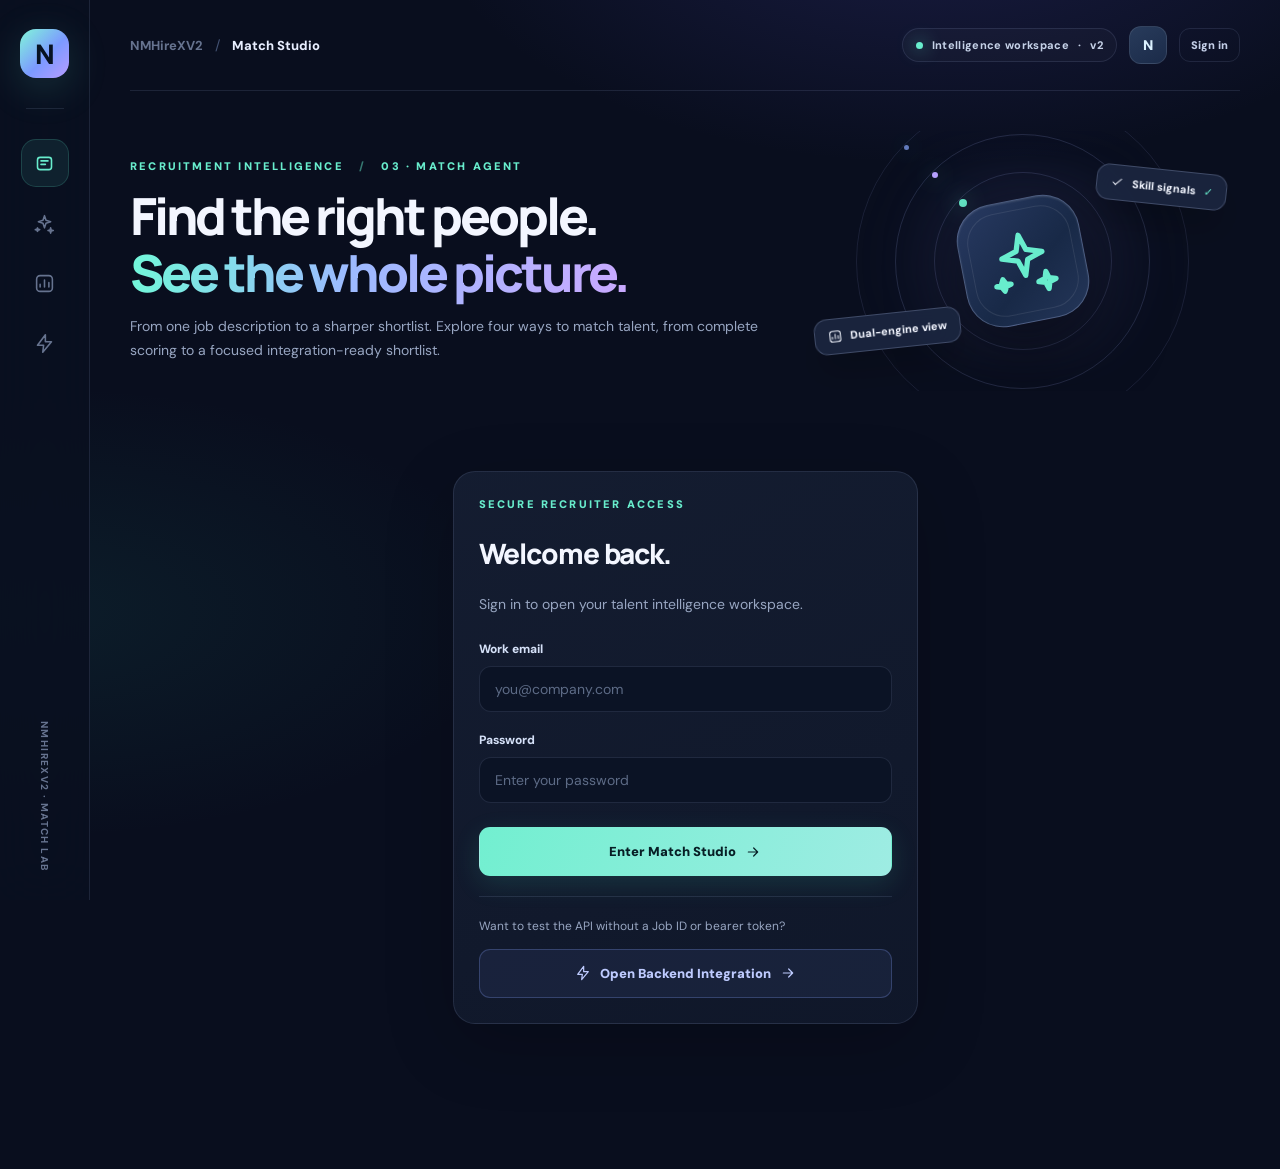
==== commit d42f3247: "Version 1.7: Standalone AI Shortlisting API and Backend Integration IMPROVEMENTS - Added a standalon" ====
--- a/backend/tests/match-agent.html
+++ b/backend/tests/match-agent.html
@@ -19,13 +19,14 @@
 .main{min-width:0;padding:0 40px 90px;max-width:1630px;width:100%;margin:0 auto}.topbar{height:91px;display:flex;align-items:center;justify-content:space-between;border-bottom:1px solid var(--line);gap:20px}.top-left,.top-right,.inline{display:flex;align-items:center;gap:12px}.crumb{font-size:13px;font-weight:700;color:var(--faint)}.crumb strong{color:#e8eeff;font-weight:800}.slash{color:#435273}.dot{width:7px;height:7px;border-radius:50%;background:var(--mint);box-shadow:0 0 18px var(--mint)}.top-chip{display:flex;align-items:center;gap:9px;border:1px solid var(--line);border-radius:100px;padding:9px 13px;font-size:11px;font-weight:800;letter-spacing:.03em;color:#c5d1e7;background:#ffffff06}.avatar{display:grid;place-items:center;width:38px;height:38px;border-radius:12px;background:linear-gradient(150deg,#283b5b,#1b2b49);color:#dbf1ff;border:1px solid #ffffff18;font-weight:900}
 .hero{display:grid;grid-template-columns:minmax(0,1.5fr) minmax(280px,1fr);min-height:300px;align-items:center;gap:24px;position:relative;padding:40px 0 25px}.eyebrow{font-size:11px;letter-spacing:.2em;text-transform:uppercase;font-weight:900;color:var(--mint)}.eyebrow .hyphen{opacity:.48;margin:0 10px}.hero h1{font:800 clamp(35px,4vw,63px)/1.095 Manrope,sans-serif;letter-spacing:-.06em;margin:14px 0 14px;max-width:770px}.hero h1 em{font-style:normal;background:linear-gradient(95deg,#71f8d9,#9cbaff 44%,#c9a9ff);background-clip:text;-webkit-background-clip:text;color:transparent}.hero p{font-size:14px;color:var(--muted);max-width:630px;line-height:1.75;margin:0}.hero-art{height:260px;position:relative;display:grid;place-items:center;overflow:hidden}.hero-art:before{content:"";position:absolute;inset:30px 45px;background:radial-gradient(circle,#777de531,transparent 70%);filter:blur(22px)}.orbit{border:1px solid #abb9fe28;border-radius:50%;position:absolute;aspect-ratio:1;animation:spin 36s linear infinite}.orbit.one{width:178px}.orbit.two{width:255px;animation-direction:reverse}.orbit.three{width:333px;opacity:.7;animation-duration:52s}@keyframes spin{to{transform:rotate(360deg)}}.orbit:after{content:"";position:absolute;top:15%;left:14%;width:8px;height:8px;border-radius:50%;background:var(--mint);box-shadow:0 0 22px #6eedc7aa}.orbit.two:after{background:var(--lilac);width:6px;height:6px}.orbit.three:after{background:var(--blue);width:5px;height:5px}.orbit-core{width:124px;height:124px;border-radius:37px;position:relative;background:linear-gradient(140deg,#283a62,#182947 58%,#243659);border:1px solid #c5d6ff44;box-shadow:0 22px 70px #0008,inset 0 1px 2px #ffffff24;display:grid;place-items:center;transform:rotate(-11deg)}.orbit-core:before{content:"";position:absolute;inset:9px;border:1px solid #ffffff16;border-radius:30px}.orbit-core svg{width:70px;height:70px;color:var(--mint)}.art-pill{position:absolute;background:rgba(27,38,64,.88);backdrop-filter:blur(15px);border:1px solid #c8d6fc38;border-radius:13px;padding:10px 13px;box-shadow:0 20px 35px #0003;font-size:11px;font-weight:800;display:flex;align-items:center;gap:8px}.art-pill.top{right:3%;top:38px;transform:rotate(6deg)}.art-pill.bottom{left:2%;bottom:42px;transform:rotate(-6deg)}.art-pill b{color:var(--mint)}
 .stepper{margin:8px 0 27px;padding:15px 19px;display:flex;align-items:center;justify-content:space-between;gap:15px;border:1px solid var(--line);border-radius:15px;background:linear-gradient(90deg,#ffffff07,#ffffff02);color:var(--faint)}.step{display:flex;align-items:center;gap:10px;white-space:nowrap;font-size:12px;font-weight:800}.step-num{display:grid;place-items:center;width:27px;height:27px;border:1px solid #899bb534;border-radius:9px;font-size:11px;background:#ffffff06}.step.on{color:var(--mint)}.step.on .step-num{background:#6eebcb1c;color:var(--mint);border-color:#76e9c85c}.step.done{color:#b8c7df}.step.done .step-num{background:#76e9c822;color:var(--mint)}.step-line{height:1px;background:linear-gradient(90deg,#53627b50,transparent);flex:1}
-.section-header{display:flex;justify-content:space-between;gap:16px;align-items:end;margin-bottom:16px}.section-header h2{font:800 19px Manrope,sans-serif;letter-spacing:-.035em;margin:5px 0 0}.section-header p{margin:0;color:var(--muted);font-size:12px}.kicker{font-weight:900;letter-spacing:.17em;text-transform:uppercase;color:var(--faint);font-size:10px}.mode-grid{display:grid;grid-template-columns:repeat(3,minmax(0,1fr));gap:14px;margin-bottom:28px}.mode-card{position:relative;overflow:hidden;border:1px solid var(--line);border-radius:20px;background:linear-gradient(145deg,#182136c9,#121c31);padding:21px 20px;text-align:left;color:var(--ink);min-height:159px;transition:transform .2s,border .2s,box-shadow .2s;isolation:isolate}.mode-card:before{content:"";position:absolute;inset:0;background:radial-gradient(circle at 96% -30%,var(--tint),transparent 55%);opacity:.11;z-index:-1}.mode-card:hover{transform:translateY(-3px);border-color:#9aabd05d}.mode-card.selected{border-color:var(--tint);box-shadow:0 0 0 1px var(--tint),0 17px 45px #0005}.mode-card.selected:after{content:"";position:absolute;inset:auto 0 0;height:3px;background:linear-gradient(90deg,transparent,var(--tint),transparent)}.mode-head{display:flex;align-items:center;justify-content:space-between;gap:10px}.mode-icon{width:38px;height:38px;display:grid;place-items:center;background:color-mix(in srgb,var(--tint) 14%,transparent);border:1px solid color-mix(in srgb,var(--tint) 30%,transparent);color:var(--tint);border-radius:12px}.mode-icon svg{width:20px;height:20px}.mode-indicator{display:grid;place-items:center;width:21px;height:21px;border:1px solid #9aacc84c;border-radius:50%;color:transparent}.mode-card.selected .mode-indicator{background:var(--tint);border-color:var(--tint);color:#101629}.mode-name{font:800 16px Manrope,sans-serif;margin:15px 0 5px}.mode-desc{color:var(--muted);font-size:12px;line-height:1.55;margin:0}.mode-card.selected .mode-name{color:#fff}
+.section-header{display:flex;justify-content:space-between;gap:16px;align-items:end;margin-bottom:16px}.section-header h2{font:800 19px Manrope,sans-serif;letter-spacing:-.035em;margin:5px 0 0}.section-header p{margin:0;color:var(--muted);font-size:12px}.kicker{font-weight:900;letter-spacing:.17em;text-transform:uppercase;color:var(--faint);font-size:10px}.mode-grid{display:grid;grid-template-columns:repeat(4,minmax(0,1fr));gap:14px;margin-bottom:28px}.mode-card{position:relative;overflow:hidden;border:1px solid var(--line);border-radius:20px;background:linear-gradient(145deg,#182136c9,#121c31);padding:21px 20px;text-align:left;color:var(--ink);min-height:159px;transition:transform .2s,border .2s,box-shadow .2s;isolation:isolate}.mode-card:before{content:"";position:absolute;inset:0;background:radial-gradient(circle at 96% -30%,var(--tint),transparent 55%);opacity:.11;z-index:-1}.mode-card:hover{transform:translateY(-3px);border-color:#9aabd05d}.mode-card.selected{border-color:var(--tint);box-shadow:0 0 0 1px var(--tint),0 17px 45px #0005}.mode-card.selected:after{content:"";position:absolute;inset:auto 0 0;height:3px;background:linear-gradient(90deg,transparent,var(--tint),transparent)}.mode-head{display:flex;align-items:center;justify-content:space-between;gap:10px}.mode-icon{width:38px;height:38px;display:grid;place-items:center;background:color-mix(in srgb,var(--tint) 14%,transparent);border:1px solid color-mix(in srgb,var(--tint) 30%,transparent);color:var(--tint);border-radius:12px}.mode-icon svg{width:20px;height:20px}.mode-indicator{display:grid;place-items:center;width:21px;height:21px;border:1px solid #9aacc84c;border-radius:50%;color:transparent}.mode-card.selected .mode-indicator{background:var(--tint);border-color:var(--tint);color:#101629}.mode-name{font:800 16px Manrope,sans-serif;margin:15px 0 5px}.mode-desc{color:var(--muted);font-size:12px;line-height:1.55;margin:0}.mode-card.selected .mode-name{color:#fff}
 .workspace{display:grid;grid-template-columns:minmax(310px,.91fr) minmax(0,1.29fr);gap:18px;align-items:start}.panel{background:linear-gradient(155deg,#151e32f2,#10182af6);border:1px solid var(--line);border-radius:var(--radius);box-shadow:var(--shadow);min-width:0;overflow:hidden}.panel-pad{padding:25px}.panel-heading{display:flex;align-items:center;justify-content:space-between;gap:12px;margin-bottom:23px}.panel-heading h3{margin:5px 0 0;font:800 20px Manrope,sans-serif;letter-spacing:-.04em}.mini-label{color:var(--faint);text-transform:uppercase;font-size:10px;letter-spacing:.18em;font-weight:900}.tiny-badge{font-size:10px;color:var(--mint);background:#68edcd12;border:1px solid #68edcd30;padding:7px 11px;border-radius:100px;font-weight:800;white-space:nowrap}.tiny-badge.neutral{color:var(--muted);border-color:var(--line);background:#ffffff06}.input-label{display:flex;align-items:center;justify-content:space-between;font-size:12px;font-weight:800;margin:20px 0 9px;color:#d5e1f8}.input-note{color:var(--faint);font-size:10px;font-weight:700}.field{width:100%;background:#0b1325;border:1px solid #a3b3dc24;color:#ecf5ff;border-radius:12px;padding:13px 15px;outline:none;transition:.2s}.field:focus{border-color:#77ebc670;box-shadow:0 0 0 3px #66e3bf13}.field::placeholder{color:#5d6b86}textarea.field{resize:vertical;min-height:140px;line-height:1.65}.upload{position:relative;border:1px dashed #8097c068;border-radius:14px;padding:21px 14px;display:flex;align-items:center;justify-content:center;gap:15px;text-align:left;background:linear-gradient(135deg,#293c4d19,#7883cc0c);cursor:pointer;transition:.2s}.upload:hover,.upload.drag{background:#6bedc811;border-color:var(--mint)}.upload input[type=file]{position:absolute;inset:0;width:100%;height:100%;opacity:0;cursor:pointer}.upload-icon{flex:0 0 auto;width:47px;height:47px;background:#87a4ff1b;border:1px solid #a4b9ff2b;border-radius:14px;color:var(--blue);display:grid;place-items:center}.upload-title{font-size:12px;font-weight:900}.upload-sub{font-size:10px;color:var(--muted);margin-top:3px;overflow-wrap:anywhere}.separator{display:flex;align-items:center;gap:13px;color:#657590;font-size:10px;letter-spacing:.17em;font-weight:800;margin:19px 0}.separator:before,.separator:after{content:"";height:1px;background:var(--line);flex:1}.btn{border:1px solid var(--line);background:#202b42;color:#e0ebfb;font-size:12px;font-weight:900;padding:11px 15px;border-radius:11px;display:inline-flex;align-items:center;justify-content:center;gap:9px;transition:filter .15s,transform .15s,border .15s}.btn:hover:not(:disabled){filter:brightness(1.14);transform:translateY(-1px)}.btn.primary{color:#071e25;background:linear-gradient(110deg,#72efd0,#9eece3);border-color:transparent;box-shadow:0 8px 27px #3ee0bd23}.btn.secondary{border-color:#819df545;background:#7592ee15;color:#becbff}.btn.ghost{background:transparent;color:#c3cee7}.btn.full{width:100%;padding:15px;font-size:13px}.btn.small{font-size:11px;padding:9px 11px}.btn:disabled{transform:none;filter:none}.btn svg,.action-icon svg{width:16px;height:16px}.subaction-row{display:flex;align-items:center;justify-content:space-between;gap:12px;margin:14px 0 0}.hint{color:var(--faint);font-size:11px;line-height:1.6}.parse-panel{background:#64eaca0b;border:1px solid #74eccb35;border-radius:15px;padding:14px;margin-top:17px}.parse-panel strong{font-size:12px}.parse-row{display:flex;align-items:center;justify-content:space-between;gap:12px}.parse-panel p{margin:5px 0 0;color:var(--muted);font-size:11px}.result-panel{min-height:480px}.result-head{display:flex;align-items:center;justify-content:space-between;gap:14px;padding:26px 26px 0}.result-head h3{font:800 21px Manrope,sans-serif;letter-spacing:-.045em;margin:4px 0 0}.mode-tag{font-size:10px;font-weight:900;letter-spacing:.08em;padding:8px 11px;border-radius:8px;background:#a2b8ff16;color:var(--blue);border:1px solid #8da9ff35}.empty-art{height:245px;display:grid;place-items:center;position:relative;overflow:hidden}.empty-circle{width:206px;height:206px;border:1px dashed #667dbb41;border-radius:50%;display:grid;place-items:center}.empty-circle:before{content:"";width:146px;height:146px;border-radius:50%;border:1px solid #9baff829;position:absolute}.empty-doc{position:absolute;width:94px;height:129px;border:1px solid #9db5ef4b;border-radius:14px;background:linear-gradient(150deg,#324361,#152440);transform:rotate(-13deg) translate(-30px,5px);box-shadow:0 18px 40px #0004;padding:24px 12px}.empty-doc:nth-child(2){transform:rotate(10deg) translate(40px,-9px);background:linear-gradient(150deg,#263c57,#15223b)}.empty-doc:after{content:"";display:block;height:6px;border-radius:4px;background:#85a6fb7d;box-shadow:0 15px #a1b2e151,0 30px #a1b2e136}.empty-doc:nth-child(3){transform:rotate(0) translate(2px,-10px);background:linear-gradient(160deg,#315568,#193849);border-color:#73e6cf60}.empty-doc:nth-child(3):after{background:#8bf2da;box-shadow:0 15px #8bf2da77,0 30px #8bf2da47}.empty-inner{text-align:center;padding:0 25px 40px}.empty-inner h4{font:800 19px Manrope,sans-serif;margin:0 0 9px;letter-spacing:-.03em}.empty-inner p{font-size:12px;line-height:1.8;color:var(--muted);max-width:380px;margin:0 auto}.feature-chips{display:flex;justify-content:center;flex-wrap:wrap;gap:8px;margin-top:21px}.feature-chips span{font-size:10px;border:1px solid var(--line);background:#ffffff06;color:#bac8e1;padding:7px 10px;border-radius:100px;font-weight:800}.criteria-tiles{display:grid;grid-template-columns:repeat(2,1fr);gap:10px;padding:21px 26px 26px}.criteria-tile{padding:14px;background:#0913269c;border:1px solid var(--line);border-radius:13px;overflow-wrap:anywhere}.criteria-tile small{font-size:10px;color:var(--faint);font-weight:800}.criteria-tile strong{display:block;margin-top:8px;font-size:13px}.skills{display:flex;gap:7px;flex-wrap:wrap}.skill{font-size:10px;font-weight:800;background:#8ba3f015;color:#b7cbff;border:1px solid #9eb7ff20;border-radius:7px;padding:6px 9px}.section-divider{height:1px;background:var(--line);margin:20px 0}.processing{padding:62px 25px;text-align:center}.spin-blob{width:96px;height:96px;border-radius:30px;margin:0 auto 28px;display:grid;place-items:center;background:radial-gradient(circle at 30% 30%,#8df5d840,#718ae229 65%);border:1px solid #85e4cf57;box-shadow:0 0 90px #63e4c92a;animation:breathe 2.5s ease-in-out infinite}.spin-blob svg{width:44px;height:44px;color:var(--mint)}@keyframes breathe{50%{transform:scale(1.07);box-shadow:0 0 105px #74f5cf47}}.processing h4{font:800 20px Manrope,sans-serif;margin:0 0 10px}.processing p{color:var(--muted);line-height:1.65;max-width:420px;margin:0 auto}.progress-line{overflow:hidden;height:5px;background:#ffffff11;border-radius:10px;margin:27px auto 12px;max-width:370px}.progress-line:before{content:"";display:block;height:100%;width:40%;border-radius:10px;background:linear-gradient(90deg,var(--mint),var(--blue));animation:indeterminate 1.9s ease-in-out infinite}@keyframes indeterminate{0%{transform:translateX(-110%)}100%{transform:translateX(370%)}}.timer{font-size:12px;font-variant-numeric:tabular-nums;color:var(--mint);font-weight:900}.done-icon{font-size:46px;color:var(--mint);margin-bottom:9px}.done-panel{padding:40px 26px 30px;text-align:center}.done-panel h4{font:800 24px Manrope,sans-serif;letter-spacing:-.04em;margin:10px 0}.done-panel p{max-width:400px;margin:0 auto 18px;font-size:12px;color:var(--muted);line-height:1.7}.done-numbers{display:grid;grid-template-columns:repeat(3,1fr);gap:10px;margin:24px 0}.done-numbers div{border:1px solid var(--line);border-radius:13px;padding:15px 8px;background:#070d1e59}.done-numbers b{display:block;font:800 25px Manrope,sans-serif}.done-numbers small{color:var(--faint);font-size:10px;font-weight:800}.done-numbers .mint{color:var(--mint)}.notice{margin:18px 0 0;background:#ffc8790b;border:1px solid #ffd28e40;border-radius:12px;padding:12px 14px;color:#ffd9a2;font-size:12px;line-height:1.6}.error{padding:14px 17px;background:#ff859916;border:1px solid #ff8aa44c;border-radius:13px;color:#ffbec9;font-size:12px;margin-bottom:20px;line-height:1.6}.hidden{display:none!important}
 .analytics{margin-top:27px}.metrics{display:grid;grid-template-columns:repeat(4,minmax(0,1fr));gap:13px;margin:15px 0 25px}.metric{padding:19px;border:1px solid var(--line);border-radius:17px;background:linear-gradient(150deg,#19233a,#111a2d);position:relative;overflow:hidden}.metric:after{content:"";position:absolute;right:-24px;top:-30px;width:115px;height:115px;border-radius:50%;background:radial-gradient(circle,var(--accent,#84a4ff) 0%,transparent 72%);opacity:.09}.metric small{font-size:10px;font-weight:900;letter-spacing:.07em;color:var(--muted)}.metric strong{display:block;margin-top:11px;font:800 29px Manrope,sans-serif;letter-spacing:-.06em}.metric .mini{font-size:10px;color:var(--faint);display:block;margin-top:6px}.metric .accent{color:var(--accent,var(--mint))}.results-layout{display:grid;grid-template-columns:minmax(0,1fr);gap:18px}.results-toolbar{display:flex;align-items:center;justify-content:space-between;gap:15px;flex-wrap:wrap;margin-bottom:17px}.filter-controls{display:flex;gap:9px;align-items:center;flex-wrap:wrap}.search-box{display:flex;align-items:center;gap:8px;border:1px solid var(--line);border-radius:11px;background:#0e182b;padding:0 12px;min-width:220px;color:var(--faint)}.search-box input{background:transparent;border:0;color:var(--ink);outline:none;padding:12px 2px;width:100%;font-size:12px}.search-box input::placeholder{color:#667493}.select{padding:12px;background:#101a2d;border:1px solid var(--line);border-radius:11px;color:#d5dff0;font-weight:800;font-size:11px}.cand-grid{display:grid;grid-template-columns:repeat(2,minmax(0,1fr));gap:14px}.candidate{border-radius:18px;border:1px solid var(--line);background:linear-gradient(155deg,#18233a,#101a2d);overflow:hidden;transition:transform .18s,border .18s}.candidate:hover{transform:translateY(-2px);border-color:#8d9fc657}.candidate-body{padding:20px}.candidate-head{display:flex;gap:13px;align-items:center}.candidate-avatar{width:44px;height:44px;display:grid;place-items:center;border-radius:13px;flex:0 0 auto;background:linear-gradient(145deg,#385b71,#304064);color:#b6fcf0;border:1px solid #9cffe326;font:800 14px Manrope,sans-serif}.candidate-main{min-width:0;flex:1}.candidate-main h4{font:800 14px Manrope,sans-serif;margin:0 0 5px;overflow-wrap:anywhere}.candidate-meta{color:var(--muted);font-size:10px;line-height:1.6;overflow-wrap:anywhere}.rank{border:1px solid #8799e835;background:#819ff114;color:#b8caff;padding:5px 8px;border-radius:8px;font-size:10px;font-weight:900;white-space:nowrap}.score-panel{display:flex;align-items:center;gap:13px;margin-top:19px;background:#0b1425aa;border:1px solid #9aaedf1b;border-radius:14px;padding:13px}.gauge{width:68px;height:68px;display:grid;place-items:center;border-radius:50%;flex:0 0 auto;background:conic-gradient(var(--ring,var(--mint)) calc(var(--pct,0)*1%),#27334b 0);position:relative}.gauge:before{content:"";position:absolute;inset:7px;background:#111d31;border-radius:50%}.gauge b{z-index:1;font:800 19px Manrope,sans-serif}.score-explain{min-width:0}.score-explain small{display:block;color:var(--faint);font-size:10px;font-weight:900;letter-spacing:.08em;text-transform:uppercase}.score-explain strong{display:block;margin:5px 0 3px;font-size:12px}.score-explain span{font-size:10px;color:var(--muted)}.badge{font-size:10px;font-weight:800;border:1px solid #a1adf037;background:#8997f018;border-radius:100px;padding:5px 9px;color:#bacbff;white-space:normal;display:inline-block}.badge.good{background:#7aedc915;border-color:#6feac436;color:#81f1cc}.badge.low{background:#ffb57712;border-color:#ffc08830;color:#ffcf99}.candidate-details{display:flex;gap:7px;flex-wrap:wrap;margin:14px 0 2px}.card-actions{display:flex;flex-wrap:wrap;gap:7px;border-top:1px solid var(--line);padding:14px 18px}.card-actions .btn{padding:9px 11px;font-size:10px}.score-bars{margin-top:14px;display:grid;gap:9px}.bar-row{display:grid;grid-template-columns:minmax(95px,1fr) minmax(70px,1.2fr) 34px;align-items:center;gap:9px}.bar-row small{font-size:9px;color:#aebcda;font-weight:800;overflow:hidden;text-overflow:ellipsis;white-space:nowrap}.track{height:6px;background:#2a3450;border-radius:12px;overflow:hidden}.fill{height:100%;background:linear-gradient(90deg,#648dec,#79efd2);border-radius:12px}.bar-row b{text-align:right;font-size:10px;color:#d6e5f7;font-variant-numeric:tabular-nums}.benchmark-info{border:1px solid #b5a0ff4b;border-radius:17px;padding:20px;background:linear-gradient(100deg,#a98cf518,#3cc7c710);display:flex;align-items:center;justify-content:space-between;gap:18px;margin-bottom:16px}.benchmark-info strong{display:block;margin-bottom:5px}.benchmark-info p{margin:0;color:var(--muted);font-size:12px;line-height:1.6}.bench-head{display:grid;grid-template-columns:2fr 1fr 1fr 1fr 80px;gap:10px;padding:10px 20px;color:var(--faint);font-size:10px;letter-spacing:.08em;font-weight:900;text-transform:uppercase}.bench-row{display:grid;grid-template-columns:2fr 1fr 1fr 1fr 80px;gap:10px;align-items:center;padding:16px 20px;border-top:1px solid var(--line);background:#ffffff03}.bench-row:hover{background:#ffffff07}.bench-row strong{font-size:12px}.bench-row small{display:block;font-size:10px;color:var(--muted);margin-top:4px}.bench-score{font:800 20px Manrope,sans-serif}.bench-score span{font-size:10px;font-weight:700;color:var(--faint)}.delta{font-weight:900;font-size:12px}.delta.pos{color:var(--mint)}.delta.neg{color:var(--red)}.delta.neutral{color:var(--faint)}.bench-strip{height:4px;background:#233047;border-radius:4px;overflow:hidden;margin-top:7px}.bench-strip i{display:block;height:100%;background:var(--mint);border-radius:4px}.bench-strip.classic i{background:var(--blue)}.footnote{font-size:11px;color:var(--faint);line-height:1.7;margin:13px 0}.empty-list{padding:45px;text-align:center;color:var(--muted);border:1px dashed var(--line);border-radius:18px}.load-cta{display:flex;gap:10px;flex-wrap:wrap;align-items:center;margin:14px 0 0}
 .modal{position:fixed;inset:0;background:#050814d9;z-index:100;display:flex;justify-content:center;align-items:center;padding:20px;backdrop-filter:blur(10px)}.dialog{border:1px solid #a5baf63c;border-radius:24px;width:min(100%,840px);max-height:min(88vh,960px);background:linear-gradient(155deg,#1a2540,#10182b);box-shadow:0 30px 120px #0009;overflow:auto}.dialog.small{max-width:485px}.dialog-header{padding:27px 29px 20px;display:flex;gap:12px;justify-content:space-between;align-items:flex-start;border-bottom:1px solid var(--line)}.dialog-header h3{font:800 22px Manrope,sans-serif;letter-spacing:-.04em;margin:7px 0 0}.dialog-body{padding:23px 29px 30px}.close{width:32px;height:32px;display:grid;place-items:center;border:1px solid var(--line);background:#ffffff06;color:#e3ebff;border-radius:9px}.detail-line{display:grid;grid-template-columns:135px 1fr;gap:14px;align-items:start;padding:13px 0;border-bottom:1px solid var(--line);line-height:1.7}.detail-line:last-child{border:0}.detail-line dt{font-size:11px;color:var(--faint);font-weight:900}.detail-line dd{font-size:12px;margin:0;overflow-wrap:anywhere}.modal-compare{display:grid;grid-template-columns:1fr 1fr;gap:13px}.modal-stat{border:1px solid var(--line);padding:16px;border-radius:14px;background:#ffffff04}.modal-stat small{display:block;color:var(--muted);margin-bottom:9px}.modal-stat b{font:800 27px Manrope,sans-serif}.comparison-row{display:grid;grid-template-columns:1.2fr 1fr 1fr;gap:8px;padding:10px 0;border-bottom:1px solid var(--line)}.comparison-row small{font-size:11px;color:var(--muted)}.comparison-row strong{font-size:12px}.muted{color:var(--muted)}.actions-right{display:flex;gap:10px;justify-content:flex-end;flex-wrap:wrap;margin-top:22px}.toastbox{position:fixed;bottom:20px;right:23px;max-width:420px;z-index:200;background:#1c3044;border:1px solid #94d6c07a;color:#ddffee;padding:15px 18px;border-radius:14px;box-shadow:0 22px 60px #0009;font-weight:700;font-size:12px}.toastbox.error-toast{background:#402332;border-color:#ff9ba37d;color:#ffd8df}
 .footer{margin-top:42px;padding-top:24px;border-top:1px solid var(--line);display:flex;justify-content:space-between;gap:15px;color:var(--faint);font-size:11px}.footer strong{color:#a9b6d3}
 @media(max-width:1250px){.main{padding:0 26px 70px}.hero-art{height:230px}.workspace{grid-template-columns:minmax(300px,1fr) minmax(0,1.13fr)}.cand-grid{grid-template-columns:1fr}}
 @media(max-width:950px){.shell{grid-template-columns:1fr}.rail{height:65px;width:100%;position:sticky;padding:8px 18px;flex-direction:row;border-right:0;border-bottom:1px solid var(--line);gap:18px}.brandmark{height:41px;width:41px;font-size:22px}.rail-line{height:33px;width:1px}.rail-links{flex-direction:row;gap:6px}.rail-btn{height:42px;width:44px}.rail-hint{display:none}.main{padding:0 24px 60px}.hero{grid-template-columns:1fr minmax(160px,.48fr)}.hero-art{height:210px}.orbit.three{width:265px}.orbit.two{width:215px}.orbit.one{width:160px}.art-pill{display:none}}
+@media(max-width:1050px) and (min-width:761px){.mode-grid{grid-template-columns:repeat(2,minmax(0,1fr))}}
 @media(max-width:760px){.hero{grid-template-columns:1fr;padding:28px 0 16px;min-height:0}.hero-art{display:none}.topbar{height:63px}.workspace{grid-template-columns:1fr}.mode-grid{grid-template-columns:1fr;gap:10px}.mode-card{min-height:0;padding:14px 16px}.mode-card .mode-name{margin-top:7px}.mode-head{float:left;margin-right:14px}.mode-indicator{display:none}.mode-desc{font-size:11px}.stepper{overflow:auto}.step-line{min-width:15px}.metrics{grid-template-columns:repeat(2,minmax(0,1fr))}.cand-grid{grid-template-columns:1fr}.bench-head,.bench-row{grid-template-columns:minmax(125px,2fr) 1fr 1fr 50px;gap:8px}.bench-head>:nth-child(4),.bench-row>:nth-child(4){display:none}.bench-row,.bench-head{padding-left:13px;padding-right:13px}.bench-score{font-size:15px}.bench-row small{font-size:9px}.benchmark-info{display:block}.modal-compare{grid-template-columns:1fr}}
 @media(max-width:480px){.top-right .btn{padding:7px 8px;font-size:10px}.main{padding:0 13px 45px}.hero h1{font-size:35px}.panel-pad,.result-head{padding:20px}.criteria-tiles{padding:15px;grid-template-columns:1fr}.footer{flex-direction:column}.crumb{font-size:11px}.top-chip{padding:7px 10px;font-size:10px}.top-chip span.hide-mobile{display:none}.avatar{display:none}.metrics{gap:8px}.metric{padding:14px}.metric strong{font-size:25px}.section-header{align-items:flex-start}.section-header p{max-width:170px;text-align:right}.stepper{gap:8px}.step{font-size:10px}.dialog-header{padding:20px}.dialog-body{padding:18px}.detail-line{grid-template-columns:1fr;gap:1px}.result-head{display:block}.mode-tag{display:inline-block;margin-top:13px}}
 @media(prefers-reduced-motion:reduce){*,*:before,*:after{animation-duration:.01ms!important;transition-duration:.01ms!important;scroll-behavior:auto!important}}
@@ -99,6 +100,39 @@
 .json-source-note{font-size:10px;color:var(--muted);margin:11px 0 0;line-height:1.6}
 .source-indicator{display:inline-block;margin-left:7px;color:var(--mint);font-size:10px;font-weight:800}
 @media(max-width:480px){.candidate-source{padding:12px}.source-choice{font-size:10px;padding:9px 6px}.json-method{font-size:10px}}
+.engine-hint{display:flex;gap:8px;align-items:flex-start;color:var(--muted);font-size:11px;line-height:1.6;padding:11px 12px;border-radius:10px;border:1px solid var(--line);background:#ffffff06;margin:0 0 13px}.engine-hint svg{flex:0 0 auto;color:var(--blue);margin-top:1px}
+/* Background screening progress (database modes only). */
+.live-progress{max-width:385px;margin:27px auto 15px;text-align:left}
+.live-progress-label,.live-progress-foot{display:flex;align-items:center;justify-content:space-between;gap:12px;font-size:11px;color:var(--muted)}
+.live-progress-label strong{font-size:11px;color:var(--mint);text-transform:capitalize}
+.live-progress-track{height:9px;margin:12px 0;background:#ffffff13;border:1px solid var(--line);border-radius:100px;overflow:hidden}
+.live-progress-track i{display:block;height:100%;background:linear-gradient(90deg,var(--mint),var(--blue));border-radius:100px;transition:width .25s ease}
+.live-progress-foot{font-size:10px}
+/* Backend Integration is a FOURTH mode, not a separate application. */
+.integration-intro{font-size:12px;line-height:1.75;color:var(--muted);margin:-3px 0 15px}
+.integration-section{padding:15px 0 17px;border-top:1px solid var(--line)}
+.integration-section:first-of-type{border-top:0;padding-top:0}
+.integration-mode-switch{display:grid;grid-template-columns:1fr 1fr;gap:8px;margin:12px 0}
+.integration-mode-switch button{padding:9px 10px;background:#0b1729;color:var(--muted);border:1px solid var(--line);border-radius:10px;font-weight:800;font-size:11px}
+.integration-mode-switch button.active{background:#72efd01c;color:var(--mint);border-color:#72efd064}
+.integration-textarea{min-height:190px!important;resize:vertical;font-size:12px;line-height:1.65}
+.integration-textarea.json{font:11px/1.65 ui-monospace,Consolas,monospace;tab-size:2;min-height:210px!important}
+.integration-file{padding:18px 12px}
+.integration-file .upload-title{overflow-wrap:anywhere}
+.integration-note{font-size:11px;line-height:1.65;color:var(--muted);margin:9px 0 0}
+.integration-endpoint{color:var(--mint);font:11px/1.7 ui-monospace,Consolas,monospace;word-break:break-word}
+.integration-stats{display:flex;gap:8px;flex-wrap:wrap;margin-bottom:12px}
+.integration-stats span{font-size:11px;padding:9px 11px;border:1px solid var(--line);border-radius:9px;background:#ffffff07;color:#d4e5ff;font-weight:800}
+.integration-list{display:grid;gap:11px;margin:16px 0}
+.integration-person{padding:16px;background:#0a172a;border:1px solid #72efd032;border-radius:13px;min-width:0}
+.integration-person h4{margin:0 0 9px;font:800 14px Manrope,sans-serif}
+.integration-person a{display:inline-flex;align-items:center;gap:7px;color:var(--mint);font-weight:800;font-size:12px}
+.integration-person small{display:block;margin-top:9px;white-space:nowrap;overflow:hidden;text-overflow:ellipsis;color:var(--faint);font-size:10px}
+.integration-raw{max-height:260px;overflow:auto;white-space:pre-wrap;overflow-wrap:anywhere;background:#0a1325;border:1px solid var(--line);border-radius:12px;padding:14px;color:#c2d4ed;font:11px/1.6 ui-monospace,Consolas,monospace}
+.integration-actions{display:flex;align-items:center;gap:10px;flex-wrap:wrap;margin-top:18px}
+.integration-status{padding:13px 14px;border:1px solid #72efd035;border-radius:11px;background:#72efd00a;color:#c9f6e9;line-height:1.6;font-size:12px}
+.integration-status.failed{border-color:#ff9da740;background:#ff9da70a;color:#ffc7ce}
+@media(max-width:760px){.integration-actions{flex-direction:column;align-items:stretch}}
 </style>
 </head>
 <body>
@@ -107,7 +141,7 @@
 <div id="modal"></div>
 <div id="toast-root" role="status" aria-live="polite"></div>
 <script>
-/* Existing NMHireXV2 API routes; both scoring engines are returned by /screen. */
+/* Mode-aware NMHireXV2 API routes: run only the selected scoring engine(s). */
 const CONFIG={API_BASE:location.protocol==='file:'?'http://localhost:8000':'',DEV_STAGE:'production',STAGE_NUMBER:''};
 const getToken=()=>localStorage.getItem('token');
 function logout(){localStorage.removeItem('token');render();}
@@ -123,8 +157,20 @@
  async login(email,password){const r=await this._req('/api/auth/login',{method:'POST',headers:{'Content-Type':'application/x-www-form-urlencoded'},body:new URLSearchParams({username:email,password})});localStorage.setItem('token',r.access_token);return r;},
  createJob(file){const f=new FormData();f.append('file',file);return this._req('/api/jobs',{method:'POST',body:f});},
 createJobFromText(text){const f=new FormData();f.append('jd_text',text);return this._req('/api/jobs',{method:'POST',body:f});},
- screenJob(id){return this._req(`/api/jobs/${encodeURIComponent(id)}/screen`,{method:'POST'});},
+ screenJob(id,mode){if(!['classic','enhanced','benchmark'].includes(mode))throw new Error('Choose a valid scoring mode.');return this._req(`/api/jobs/${encodeURIComponent(id)}/screen?mode=${encodeURIComponent(mode)}`,{method:'POST'});},
+ screenStatus(id,runId){return this._req(`/api/jobs/${encodeURIComponent(id)}/screen-status?run_id=${encodeURIComponent(runId)}`);},
+ screenResults(id,runId){return this._req(`/api/jobs/${encodeURIComponent(id)}/screen-results?run_id=${encodeURIComponent(runId)}`);},
  screenBatch(id, file){const f=new FormData();f.append('file',file);return this._req(`/api/jobs/${encodeURIComponent(id)}/screen-batch`,{method:'POST',body:f});},
+ async standaloneShortlist(jd,candidates){
+  // Public route: intentionally do NOT call _req (it attaches a Bearer token).
+  const form=new FormData();form.append('jd',jd);form.append('candidates',candidates);
+  let res;
+  try{res=await fetch(CONFIG.API_BASE+'/api/screen-batch/shortlist',{method:'POST',body:form});}
+  catch{throw new Error('Cannot reach the shortlist API. Make sure the backend is running and CORS is configured if needed.');}
+  let data;
+  try{data=await res.json();}catch{throw new Error(`The server returned a non-JSON response (HTTP ${res.status}).`);}
+  return {httpStatus:res.status,body:data};
+ },
  getJobCandidates(id){return this._req(`/api/user/jobs/${encodeURIComponent(id)}/candidates`);},
  updateCandidateStatus(jobId,cid,status,phone){return this._req(`/api/user/jobs/${encodeURIComponent(jobId)}/candidates/${encodeURIComponent(cid)}/status`,{method:'POST',headers:{'Content-Type':'application/json'},body:JSON.stringify({status,target_phone:phone})});}
 };
@@ -139,22 +185,31 @@
 const list=v=>Array.isArray(v)?v.map(skillName).filter(Boolean):[];
 const candidateId=(c,i)=>c.candidate_id||c.id||String(i);
 const initials=s=>String(s||'C').split(/\s+/).slice(0,2).map(x=>x[0]||'').join('').toUpperCase();
-const MODE={classic:{title:'Classic',name:'Classic matching',desc:'Trusted structured screening and weighted scoring.',color:'#89acff',icon:'layers'},enhanced:{title:'Enhanced',name:'Enhanced intelligence',desc:'Richer skills, role alignment and AI-assisted adjudication.',color:'#72efd0',icon:'sparkles'},benchmark:{title:'Benchmark',name:'Benchmark lab',desc:'Compare both engines on the same candidate pool.',color:'#c0a4ff',icon:'chart'}};
+const MODE={classic:{title:'Classic',name:'Classic matching',desc:'Runs only the deterministic Classic scoring engine on database candidates.',color:'#89acff',icon:'layers'},enhanced:{title:'Enhanced',name:'Enhanced intelligence',desc:'Runs only Enhanced scoring, using database candidates or candidate JSON.',color:'#72efd0',icon:'sparkles'},benchmark:{title:'Benchmark',name:'Benchmark lab',desc:'Runs Classic and Enhanced together for a true same-pool comparison.',color:'#c0a4ff',icon:'chart'},integration:{title:'Backend Integration',name:'Backend Integration',desc:'Standalone shortlist API · JD + candidate JSON as text or files · no Job ID or login.',color:'#ffcc86',icon:'bolt'}};
 const ICON={layers:'<rect x="4" y="5" width="16" height="14" rx="3"/><path d="M8 9h8M8 13h5"/>',sparkles:'<path d="m12 3 1.7 5.3L19 10l-5.3 1.7L12 17l-1.7-5.3L5 10l5.3-1.7L12 3Z"/><path d="m19 17 .7 2.3L22 20l-2.3.7L19 23l-.7-2.3L16 20l2.3-.7L19 17ZM4 17l.8 1.6L6.5 19l-1.7.5L4 21l-.8-1.5L1.5 19l1.7-.4L4 17Z"/>',chart:'<rect x="3" y="3" width="18" height="18" rx="4"/><path d="M7 16v-3m5 3V8m5 8v-5"/>',check:'<path d="m5 12 4 4L19 6"/>',arrow:'<path d="M5 12h14m-6-6 6 6-6 6"/>',upload:'<path d="M12 16V4m-5 5 5-5 5 5"/><path d="M4 16v3a2 2 0 0 0 2 2h12a2 2 0 0 0 2-2v-3"/>',search:'<circle cx="11" cy="11" r="7"/><path d="m16.5 16.5 4 4"/>',file:'<path d="M13 3H6a2 2 0 0 0-2 2v14a2 2 0 0 0 2-2h12a2 2 0 0 0 2-2V10Z"/><path d="M13 3v7h7M8 15h8m-8 3h5"/>',close:'<path d="M5 5 19 19M19 5 5 19"/>',users:'<circle cx="9" cy="8" r="3"/><path d="M3 20v-2a6 6 0 0 1 12 0v2M18 11a3 3 0 0 0 0-6m3 15v-2a6 6 0 0 0-4-5.7"/>',clock:'<circle cx="12" cy="12" r="9"/><path d="M12 7v5l3 2"/>',reset:'<path d="M4 11a8 8 0 1 1 3 7M4 4v7h7"/>',external:'<path d="M14 4h6v6m0-6-9 9"/><path d="M20 14v5a1 1 0 0 1-1 1H5a1 1 0 0 1-1-1V5a1 1 0 0 1 1-1h5"/>',filter:'<path d="M4 7h16M7 12h10m-7 5h4"/>',bolt:'<path d="m13 2-9 12h7l-1 8 10-12h-7z"/>',info:'<circle cx="12" cy="12" r="9"/><path d="M12 11v5m0-8h.01"/>',heart:'<path d="M20.8 4.6a5.5 5.5 0 0 0-7.8 0L12 5.7l-1.1-1.1a5.5 5.5 0 0 0-7.8 7.8L12 21l8.8-8.6a5.5 5.5 0 0 0 0-7.8Z"/>'};
 function ic(name,size=18){return `<svg width="${size}" height="${size}" viewBox="0 0 24 24" fill="none" stroke="currentColor" stroke-width="1.8" stroke-linecap="round" stroke-linejoin="round" aria-hidden="true">${ICON[name]||ICON.sparkles}</svg>`;}
 const fmtExp=r=>{const a=r?.minimum_experience,b=r?.maximum_experience;if(a!=null&&b!=null)return `${a}–${b} years`;if(a!=null)return `${a}+ years`;if(b!=null)return `Up to ${b} years`;return 'Not specified';};
 const fmtNotice=r=>{const v=r?.notice_period_days;return v==null||v===''?'Not specified':Number(v)===0?'Immediate':Number.isFinite(Number(v))?`${v} days`:String(v);};
 function resumeUrl(url){if(typeof url!=='string')return null;let m=url.match(/drive\.google\.com\/file\/d\/([\w-]+)/);if(m)return `https://drive.google.com/file/d/${m[1]}/view`;m=url.match(/[?&]id=([\w-]{25,})/);if(m)return `https://drive.google.com/file/d/${m[1]}/view`;try{const u=new URL(url);return ['https:','http:'].includes(u.protocol)?u.href:null;}catch{return null;}}
-const S={file:null,jsonFile:null,jsonText:'',jsonInputMethod:'paste',useJsonBatch:false,screenSource:'database',jobTitle:'',jdText:'',job:null,requirements:null,jobId:null,status:'Draft',analyzing:false,searching:false,elapsed:0,took:null,searchComplete:false,error:'',candidates:[],contacted:{},waContacted:{},queueReady:false,mode:'classic',query:'',sort:'score',showAll:true};
+const S={file:null,jsonFile:null,jsonText:'',jsonInputMethod:'paste',useJsonBatch:false,screenSource:'database',lastScreenMode:null,jobTitle:'',jdText:'',job:null,requirements:null,jobId:null,status:'Draft',analyzing:false,searching:false,elapsed:0,took:null,searchComplete:false,error:'',candidates:[],contacted:{},waContacted:{},queueReady:false,mode:'classic',query:'',sort:'score',showAll:true,runId:null,progress:null,visibleCount:50,integration:{jdMethod:'text',candidateMethod:'file',jdText:'',candidateText:'',jdFile:null,candidateFile:null,running:false,response:null,error:'',httpStatus:null,elapsed:0}};
 let tick=null,toastTimer=null;
+const wait=ms=>new Promise(resolve=>setTimeout(resolve,ms));
 function timerStart(){clearInterval(tick);S.elapsed=0;tick=setInterval(()=>{S.elapsed++;document.querySelectorAll('[data-elapsed]').forEach(e=>e.textContent=mmss(S.elapsed));},1000);}
 function timerStop(){clearInterval(tick);tick=null;}
 function toast(message,error=false){const el=document.getElementById('toast-root');el.innerHTML=`<div class="toastbox ${error?'error-toast':''}">${esc(message)}</div>`;clearTimeout(toastTimer);toastTimer=setTimeout(()=>el.innerHTML='',4300);}
 function topScroll(id){document.getElementById(id)?.scrollIntoView({behavior:'smooth',block:'start'});}
-function modeSet(mode){if(!MODE[mode])return;S.mode=mode;S.sort='score';render();}
-function resetSearch(){if(S.searching||S.analyzing)return;Object.assign(S,{file:null,jsonFile:null,jsonText:'',jsonInputMethod:'paste',useJsonBatch:false,screenSource:'database',jobTitle:'',jdText:'',job:null,requirements:null,jobId:null,status:'Draft',searchComplete:false,candidates:[],queueReady:false,took:null,elapsed:0,error:'',query:'',sort:'score'});render();topScroll('intake');}
+function modeSet(mode){
+ if(!MODE[mode]||S.searching||S.analyzing||S.integration.running||S.mode===mode)return;
+ const hadResults=S.searchComplete;
+ S.mode=mode;S.sort='score';S.query='';
+ // A new selection is a NEW backend run, not a filter over previously computed scores.
+ if(hadResults){S.searchComplete=false;S.candidates=[];S.lastScreenMode=null;S.screenSource='database';S.took=null;S.status=S.requirements?'Criteria ready':'Draft';}
+ render();
+ if(hadResults)toast(`${MODE[mode].title} selected. Click Screen to run the selected engine${mode==='benchmark'?'s':''}.`);
+}
+function resetSearch(){if(S.searching||S.analyzing)return;Object.assign(S,{file:null,jsonFile:null,jsonText:'',jsonInputMethod:'paste',useJsonBatch:false,screenSource:'database',lastScreenMode:null,jobTitle:'',jdText:'',job:null,requirements:null,jobId:null,status:'Draft',searchComplete:false,candidates:[],queueReady:false,took:null,elapsed:0,error:'',query:'',sort:'score',runId:null,progress:null,visibleCount:50});render();topScroll('intake');}
 async function analyze(){S.error='';if(S.searching||S.analyzing)return;if(!S.file&&!S.jdText.trim()){S.error='Upload a JD or paste a job description to continue.';render();return;}
- S.analyzing=true;S.status='Reading JD';S.requirements=null;S.searchComplete=false;S.candidates=[];S.jobId=null;S.screenSource='database';render();
+ S.analyzing=true;S.status='Reading JD';S.requirements=null;S.searchComplete=false;S.candidates=[];S.jobId=null;S.runId=null;S.progress=null;S.screenSource='database';render();
  try{const r=S.file?await API.createJob(S.file):await API.createJobFromText(S.jdText.trim());S.job=r;S.jobId=r.job_id;S.requirements=r.requirements||{};S.jobTitle=r.requirements?.job_title||r.title||S.jobTitle||'Job description';S.status='Criteria ready';toast('Job description parsed successfully.');}
  catch(e){S.error=e.message||'Could not analyze JD.';S.status='Draft';}
  finally{S.analyzing=false;render();}
@@ -177,10 +232,13 @@
  if(new Blob([text]).size>10*1024*1024)return {ok:false,message:'Candidate JSON must be 10 MB or smaller.'};
  let value;
  try{value=JSON.parse(text);}catch(e){return {ok:false,message:`Invalid JSON: ${e.message}`};}
- if(!value||typeof value!=='object'||(Array.isArray(value)&&!value.length)||(!Array.isArray(value)&&!Object.keys(value).length))return {ok:false,message:'JSON must contain a non-empty object or array of candidates.'};
- const count=jsonCandidateCount(value);
- if(count===0)return {ok:false,message:'The candidate list in this JSON is empty.'};
- return {ok:true,count,message:count===null?'Valid JSON syntax. Candidate structure will be checked by the screening backend.':`Valid JSON syntax · ${count} candidate ${count===1?'entry':'entries'} found.`};
+ // /screen-batch reads payload.candidates. Other shapes cause a 500 or an empty batch.
+ if(!value||Array.isArray(value)||typeof value!=='object'||!Array.isArray(value.candidates))
+  return {ok:false,message:'This backend expects an object containing a "candidates" array: {"candidates": [...]}.'};
+ if(!value.candidates.length)return {ok:false,message:'The "candidates" array is empty.'};
+ if(value.candidates.some(c=>!c||typeof c!=='object'||Array.isArray(c)))
+  return {ok:false,message:'Every item in "candidates" must be a candidate object.'};
+ return {ok:true,count:value.candidates.length,message:`Valid JSON · ${value.candidates.length} candidates ready for Enhanced screening.`};
 }
 function activeScreenSource(){return S.mode==='enhanced'&&S.useJsonBatch?'json':'database';}
 function candidateBatchFile(){
@@ -191,6 +249,29 @@
  const check=validateCandidateJson(S.jsonText);
  if(!check.ok)throw new Error(check.message);
  return new File([S.jsonText.trim()],'candidate-batch.json',{type:'application/json'});
+}
+async function pollScreening(jobId,runId){
+ let failures=0;
+ while(true){
+  await wait(3000);
+  let p;
+  try{
+   p=await API.screenStatus(jobId,runId);
+   failures=0;
+  }catch(e){
+   if(/session has expired|log in again|screening run not found|access to this job/i.test(e.message||''))throw e;
+   if(++failures>=6)throw new Error(`Could not retrieve screening progress after multiple attempts: ${e.message}`);
+   S.status='Reconnecting';render();
+   continue;
+  }
+  S.progress=p;
+  const status=String(p.status||'').toUpperCase();
+  S.status=status==='QUEUED'?'Queued':status==='RUNNING'?'Screening':status;
+  render();
+  if(status==='FAILED')throw new Error(p.error_message||'Background screening failed. Check your server logs.');
+  if(status==='COMPLETED')return API.screenResults(jobId,runId);
+  if(!['QUEUED','RUNNING'].includes(status))throw new Error(`Unexpected screening status: ${status||'unknown'}`);
+ }
 }
 async function screen(id=null){
  if(S.searching||S.analyzing)return;
@@ -200,21 +281,35 @@
  if(source==='json'){
   try{batchFile=candidateBatchFile();}catch(e){S.error=e.message;render();return;}
  }
- S.jobId=jid;S.searching=true;S.searchComplete=false;S.status='Screening';S.candidates=[];timerStart();render();
+ const runMode=S.mode;
+ S.jobId=jid;S.searching=true;S.searchComplete=false;S.status='Starting';
+ S.candidates=[];S.lastScreenMode=null;S.runId=null;S.progress=null;S.visibleCount=50;
+ timerStart();render();
  try{
-  // Database: /screen; candidate JSON (file or pasted): /screen-batch.
-  // Never query the database as a silent fallback when JSON screening fails.
-  const r=source==='json'?await API.screenBatch(jid,batchFile):await API.screenJob(jid);
-  const rows=Array.isArray(r)?r:(r?.top_10??r?.candidates??r?.results??r?.data?.candidates??r?.data?.top_10);
-  if(!Array.isArray(rows))throw new Error('Screening succeeded, but the backend did not return a candidate list. Expected top_10 or candidates.');
-  S.candidates=candidateList(rows);S.screenSource=source;S.searchComplete=true;S.status='Complete';S.took=S.elapsed;
-  toast(`Screening complete · ${S.candidates.length} candidates returned from ${source==='json'?'your JSON':'the database'}.`);
- }
- catch(e){S.status='Criteria ready';S.error=e.message||'Screening failed.';}
+  let response;
+  if(source==='json'){
+   // JSON batches still use the synchronous Enhanced-only endpoint.
+   response=await API.screenBatch(jid,batchFile);
+  }else{
+   // Database screening is queued: first POST, then poll by unique run ID.
+   const started=await API.screenJob(jid,runMode);
+   if(!started?.run_id)throw new Error('The backend did not return a run_id. Deploy the updated routes.py first.');
+   S.runId=started.run_id;
+   S.status='Queued';
+   S.progress={status:'QUEUED',current_stage:'QUEUED',processed_candidates:0,total_candidates:0,successful_candidates:0,failed_candidates:0};
+   render();
+   response=await pollScreening(jid,S.runId);
+  }
+  const rows=Array.isArray(response)?response:(response?.candidates??response?.results??response?.top_10??response?.data?.candidates);
+  if(!Array.isArray(rows))throw new Error('The completed run did not return a candidate list.');
+  S.candidates=candidateList(rows,runMode,source);
+  S.screenSource=source;S.lastScreenMode=runMode;S.searchComplete=true;S.status='Complete';S.took=S.elapsed;
+  toast(`Screening complete · ${S.candidates.length} candidate${S.candidates.length===1?'':'s'} returned.`);
+ }catch(e){S.status='Criteria ready';S.error=e.message||'Screening failed.';}
  finally{timerStop();S.searching=false;render();if(S.searchComplete&&S.candidates.length)setTimeout(()=>topScroll('results'),100);}
 }
 async function loadExisting(id){S.error='';S.jobId=id;S.searching=true;S.searchComplete=false;S.status='Loading';timerStart();render();
- try{const result=await API.getJobCandidates(id);S.candidates=candidateList(Array.isArray(result)?result:result?.candidates||result?.top_10);S.screenSource='database';S.searchComplete=true;S.status='Complete';S.took=null;}
+ try{const result=await API.getJobCandidates(id);S.candidates=candidateList(Array.isArray(result)?result:result?.candidates||result?.top_10,S.mode,'database');S.screenSource='database';S.lastScreenMode=S.mode;S.searchComplete=true;S.status='Complete';S.took=null;}
  catch(e){S.error=e.message||'Failed to fetch candidates.';S.status='Draft';}
  finally{timerStop();S.searching=false;render();if(S.searchComplete&&S.candidates.length)setTimeout(()=>topScroll('results'),120);}
 }
@@ -231,7 +326,7 @@
  S.jsonText=el.value;S.error='';
  const info=validateCandidateJson(S.jsonText);
  const node=document.getElementById('candidate-json-validation');
- if(node){node.textContent=el.value.trim()?info.message:'Paste a candidate JSON object or array.';node.className='json-validation '+(el.value.trim()?(info.ok?'valid':'invalid'):'');}
+ if(node){node.textContent=el.value.trim()?info.message:'Paste an object containing a candidates array.';node.className='json-validation '+(el.value.trim()?(info.ok?'valid':'invalid'):'');}
 }
 async function setJsonFile(file){
  if(!file)return;
@@ -263,14 +358,28 @@
  }
  return c;
 }
-function candidateList(value){return Array.isArray(value)?value.filter(v=>v&&typeof v==='object'&&!Array.isArray(v)).map(normalizeCandidate):[];}
+function candidateList(value,mode=S.mode,source='database'){
+ if(!Array.isArray(value))return [];
+ return value.filter(v=>v&&typeof v==='object'&&!Array.isArray(v)).map(raw=>{
+  const c=normalizeCandidate(raw);
+  // The backend stores an Enhanced fallback in legacy total_score columns.
+  // Never present that fallback as a second (Classic) scoring run.
+  if(mode==='enhanced'||source==='json'){
+   c.score=null;c.classification=null;c.score_breakdown={};
+  }
+  if(mode==='classic'){
+   c.enhanced_score=null;c.enhanced_classification=null;c.enhanced_breakdown={};c.reasoning=null;
+  }
+  return c;
+ });
+}
 function enhancedAvailable(c){return safeNumber(c.enhanced_score)!==null;}
 function scoreFor(c,mode=S.mode){return mode==='enhanced'?safeNumber(c.enhanced_score):safeNumber(c.score);}
 function allEnhanced(){return S.candidates.filter(enhancedAvailable);}
 function ranks(field){return [...S.candidates].filter(c=>safeNumber(c[field])!=null).sort((a,b)=>num(b[field])-num(a[field])).map(c=>candidateId(c,S.candidates.indexOf(c)));}
 function rankFor(c,field){const j=S.candidates.indexOf(c);return ranks(field).indexOf(candidateId(c,j))+1;}
 function average(vals){const nums=vals.filter(v=>v!=null&&Number.isFinite(Number(v)));return nums.length?nums.reduce((a,b)=>a+Number(b),0)/nums.length:null;}
-function statData(){const available=allEnhanced();const classicAvg=average(S.candidates.map(c=>scoreFor(c,'classic'))),enhancedAvg=average(available.map(c=>scoreFor(c,'enhanced')));return {available,classicAvg,enhancedAvg,classicStrong:S.candidates.filter(c=>num(c.score)>=80).length,enhancedStrong:available.filter(c=>num(c.enhanced_score)>=80).length,compared:available.length};}
+function statData(){const available=allEnhanced();const both=S.candidates.filter(c=>safeNumber(c.score)!==null&&enhancedAvailable(c));const classicAvg=average(S.candidates.map(c=>scoreFor(c,'classic'))),enhancedAvg=average(available.map(c=>scoreFor(c,'enhanced')));return {available,both,classicAvg,enhancedAvg,classicStrong:S.candidates.filter(c=>safeNumber(c.score)!==null&&num(c.score)>=80).length,enhancedStrong:available.filter(c=>num(c.enhanced_score)>=80).length,compared:both.length};}
 function breakdown(c,mode=S.mode){if(mode==='enhanced')return c.enhanced_breakdown||{};return c.score_breakdown||{};}
 function barItems(c,mode=S.mode){return Object.entries(breakdown(c,mode)).filter(([k,v])=>k!=='decision_audit'&&v!=null&&typeof v==='object'&&'score'in v).map(([key,val])=>({key,score:num(val.score),max:num(val.max_score??val.out_of),pct:val.percentage!=null?clamp(num(val.percentage)):num(val.max_score??val.out_of)>0?clamp(num(val.score)/num(val.max_score??val.out_of)*100):0,active:val.active!==false})).filter(x=>x.active&&x.max>0);}
 const rankBadge=c=>{const v=S.mode==='enhanced'?rankFor(c,'enhanced_score'):S.mode==='classic'?rankFor(c,'score'):rankFor(c,'score');return v>0?`#${v}`:'—';};
@@ -353,7 +462,7 @@
 function candidateSummary(c){return [c.current_role,c.current_company?'at '+c.current_company:'',c.location].filter(Boolean).join(' · ')||'Candidate profile';}
 function candidateCard(c){const i=S.candidates.indexOf(c),score=scoreFor(c),enhanced=S.mode==='enhanced';const bars=barItems(c).slice(0,4);const k=candidateId(c,i);const pctColor=score!=null&&score>=75?'#78ebc9':score!=null&&score<55?'#ffba95':'#a3adff';return `<article class="candidate"><div class="candidate-body">
  <div class="candidate-head"><div class="candidate-avatar">${esc(initials(c.name))}</div><div class="candidate-main"><h4>${esc(c.name||'Unnamed candidate')}</h4><div class="candidate-meta">${esc(candidateSummary(c))}</div></div><span class="rank">${rankBadge(c)}</span></div>
- <div class="score-panel">${scoreGauge(score,pctColor)}<div class="score-explain"><small>${enhanced?'Enhanced':'Classic'} match score</small><strong>${score==null?'Not yet available':`${score.toFixed(1)} / 100`}</strong>${score==null?'<span>Run screening with dual-engine backend</span>':statusBadge(c)}</div></div>
+ <div class="score-panel">${scoreGauge(score,pctColor)}<div class="score-explain"><small>${enhanced?'Enhanced':'Classic'} match score</small><strong>${score==null?'Not yet available':`${score.toFixed(1)} / 100`}</strong>${score==null?'<span>Not calculated in this run</span>':statusBadge(c)}</div></div>
  <div class="candidate-details">${c.experience_years!=null?`<span class="badge">${esc(c.experience_years)} years exp.</span>`:''}${c.status?`<span class="badge">${esc(label(c.status))}</span>`:''}${enhanced&&enhancedReason(c)?'<span class="badge good">Reason available</span>':''}</div>
  ${enhanced?reasoningAccordion(c,'card'):''}
  ${bars.length?`<div class="score-bars">${bars.map(b=>`<div class="bar-row"><small title="${esc(label(b.key))}">${esc(label(b.key))}</small><div class="track"><div class="fill" style="width:${b.pct}%"></div></div><b>${Math.round(b.pct)}%</b></div>`).join('')}</div>`:''}
@@ -373,22 +482,128 @@
 let compareBase=0,compareOther='';
 function openCompare(i){compareBase=i;compareOther='';renderCompare();}
 function renderCompare(){const c=S.candidates[compareBase];if(!c)return;const other=compareOther!==''?S.candidates[Number(compareOther)]:null;const options=S.candidates.map((p,j)=>j===compareBase?'':`<option value="${j}" ${String(j)===String(compareOther)?'selected':''}>${esc(p.name||'Unnamed candidate')}</option>`).join('');
- let body=`<div class="modal-compare"><div class="modal-stat"><small>Candidate A</small><strong>${esc(c.name||'Unnamed')}</strong><div class="score-bars" style="margin-top:13px">${compareRow('Classic',safeNumber(c.score),other?safeNumber(other.score):null)}${compareRow('Enhanced',safeNumber(c.enhanced_score),other?safeNumber(other.enhanced_score):null)}</div></div><div class="modal-stat"><small>Candidate B</small><select class="select" style="width:100%" onchange="compareOther=this.value;renderCompare()"><option value="">Choose candidate…</option>${options}</select><p class="footnote">Select another candidate to compare scores from both engines.</p></div></div>`;
+ let body=`<div class="modal-compare"><div class="modal-stat"><small>Candidate A</small><strong>${esc(c.name||'Unnamed')}</strong><div class="score-bars" style="margin-top:13px">${compareRow('Classic',safeNumber(c.score),other?safeNumber(other.score):null)}${compareRow('Enhanced',safeNumber(c.enhanced_score),other?safeNumber(other.enhanced_score):null)}</div></div><div class="modal-stat"><small>Candidate B</small><select class="select" style="width:100%" onchange="compareOther=this.value;renderCompare()"><option value="">Choose candidate…</option>${options}</select><p class="footnote">Only scores computed in the selected mode are available.</p></div></div>`;
  if(other){const types=S.mode==='benchmark'?['classic','enhanced']: [S.mode==='enhanced'?'enhanced':'classic'];body+=`<div class="section-divider"></div>${types.map(m=>`<h4 style="margin:20px 0 10px">${MODE[m].title} scoring breakdown</h4><div class="comparison-row"><b class="muted">Dimension</b><b>${esc(c.name||'A')}</b><b>${esc(other.name||'B')}</b></div>${Object.keys({...breakdown(c,m),...breakdown(other,m)}).filter(k=>k!=='decision_audit').map(k=>{const a=barItems(c,m).find(x=>x.key===k),b=barItems(other,m).find(x=>x.key===k);return a||b?compareRow(label(k),a?.pct,b?.pct):'';}).join('')}`).join('')}`;}
  modalFrame('Compare talent','Two candidate profiles, side by side.',body);}
 async function contact(i,phone=null){const c=S.candidates[i];if(!c||!S.jobId){toast('Job context is missing.',true);return false;}const k=candidateId(c,i);try{await API.updateCandidateStatus(S.jobId,k,'CONTACTED',phone);S.contacted[k]=true;toast('Candidate successfully added to outreach.');render();return true;}catch(e){toast(e.message||'Unable to update outreach status.',true);return false;}}
 function openWhatsapp(i){const c=S.candidates[i];if(!c||!c.phone)return;const stage=CONFIG.DEV_STAGE!=='production';modalFrame('Confirm WhatsApp invite','Check the candidate and destination before sending.',`<p style="margin:0 0 18px;color:var(--muted)">Candidate: <strong style="color:#fff">${esc(c.name||'Unnamed')}</strong></p>${detail('Phone number',esc(c.phone))}${stage?`<div class="notice">STAGE MODE: Request will target ${esc(CONFIG.STAGE_NUMBER||'the configured stage number')}, not the candidate.</div>`:`<div class="notice">This will mark the candidate CONTACTED and request a WhatsApp invite using the configured backend integration.</div>`}<div class="actions-right"><button class="btn ghost" onclick="closeModal()">Cancel</button><button class="btn primary" id="send-whatsapp" onclick="sendWhatsapp(${i})">Confirm & send</button></div>`,true);}
 async function sendWhatsapp(i){const c=S.candidates[i];const key=candidateId(c,i),btn=document.getElementById('send-whatsapp');if(btn)btn.disabled=true;const ok=await contact(i,CONFIG.DEV_STAGE==='production'?c.phone:CONFIG.STAGE_NUMBER);if(ok){S.waContacted[key]=true;closeModal();render();}else if(btn)btn.disabled=false;}
-function nav(){return `<aside class="rail" aria-label="Match mode shortcuts"><a class="brandmark" title="NMHireXV2 Match Studio" href="#intake">N</a><div class="rail-line"></div><div class="rail-links">${['classic','enhanced','benchmark'].map(m=>`<button class="rail-btn ${S.mode===m?'active':''}" onclick="modeSet('${m}')" title="${MODE[m].title} mode" aria-label="Select ${MODE[m].title} mode" aria-pressed="${S.mode===m}">${ic(MODE[m].icon,21)}</button>`).join('')}</div><div class="rail-hint">NMHIREXV2 · MATCH LAB</div></aside>`;}
-function hero(){return `<header class="topbar"><div class="top-left"><span class="crumb">NMHireXV2</span><span class="slash">/</span><span class="crumb"><strong>Match Studio</strong></span></div><div class="top-right"><div class="top-chip"><span class="dot"></span><span class="hide-mobile">Intelligence workspace</span><span class="hide-mobile">·</span> v2</div><div class="avatar">N</div><button class="btn ghost small" onclick="logout()" title="Sign out">Sign out</button></div></header><section class="hero"><div><div class="eyebrow">RECRUITMENT INTELLIGENCE <span class="hyphen">/</span> 03 · MATCH AGENT</div><h1>Find the right people.<br><em>See the whole picture.</em></h1><p>From one job description to a sharper shortlist. Explore three perspectives on candidate fit, built for recruiters who want clarity and control.</p></div><div class="hero-art" aria-hidden="true"><div class="orbit three"></div><div class="orbit two"></div><div class="orbit one"></div><div class="orbit-core">${ic('sparkles',62)}</div><div class="art-pill top">${ic('check',14)} Skill signals <b>✓</b></div><div class="art-pill bottom">${ic('chart',14)} Dual-engine view</div></div></section>`;}
-function steps(){let current=S.searching?3:S.searchComplete?4:S.requirements?2:1;return `<div class="stepper" aria-label="Workflow progress">${[['01','Define role'],['02','Extract criteria'],['03','Run screening'],['04','Review talent']].map(([n,t],i)=>`<div class="step ${current===i+1?'on':current>i+1?'done':''}"><span class="step-num">${current>i+1?'✓':n}</span>${t}</div>${i<3?'<div class="step-line"></div>':''}`).join('')}</div>`;}
-function modes(){return `<section id="modes"><div class="section-header"><div><div class="kicker">YOUR INTELLIGENCE, YOUR WAY</div><h2>Choose your matching lens</h2></div><p>One workflow. Three ways to understand fit.</p></div><div class="mode-grid" role="group" aria-label="Matching engine mode">${Object.entries(MODE).map(([key,m])=>`<button class="mode-card ${S.mode===key?'selected':''}" style="--tint:${m.color}" onclick="modeSet('${key}')" aria-pressed="${S.mode===key}"><div class="mode-head"><span class="mode-icon">${ic(m.icon,20)}</span><span class="mode-indicator">${ic('check',13)}</span></div><div class="mode-name">${m.title}</div><p class="mode-desc">${m.desc}</p></button>`).join('')}</div></section>`;}
+function nav(){return `<aside class="rail" aria-label="Match mode shortcuts"><a class="brandmark" title="NMHireXV2 Match Studio" href="#intake">N</a><div class="rail-line"></div><div class="rail-links">${['classic','enhanced','benchmark','integration'].map(m=>`<button class="rail-btn ${S.mode===m?'active':''}" onclick="modeSet('${m}')" title="${MODE[m].title} mode" aria-label="Select ${MODE[m].title} mode" aria-pressed="${S.mode===m}">${ic(MODE[m].icon,21)}</button>`).join('')}</div><div class="rail-hint">NMHIREXV2 · MATCH LAB</div></aside>`;}
+function hero(){return `<header class="topbar"><div class="top-left"><span class="crumb">NMHireXV2</span><span class="slash">/</span><span class="crumb"><strong>Match Studio</strong></span></div><div class="top-right"><div class="top-chip"><span class="dot"></span><span class="hide-mobile">Intelligence workspace</span><span class="hide-mobile">·</span> v2</div><div class="avatar">N</div><button class="btn ghost small" onclick="${getToken()?'logout()':'modeSet(\'classic\')'}" title="${getToken()?'Sign out':'Sign in'}">${getToken()?'Sign out':'Sign in'}</button></div></header><section class="hero"><div><div class="eyebrow">RECRUITMENT INTELLIGENCE <span class="hyphen">/</span> 03 · MATCH AGENT</div><h1>Find the right people.<br><em>See the whole picture.</em></h1><p>From one job description to a sharper shortlist. Explore four ways to match talent, from complete scoring to a focused integration-ready shortlist.</p></div><div class="hero-art" aria-hidden="true"><div class="orbit three"></div><div class="orbit two"></div><div class="orbit one"></div><div class="orbit-core">${ic('sparkles',62)}</div><div class="art-pill top">${ic('check',14)} Skill signals <b>✓</b></div><div class="art-pill bottom">${ic('chart',14)} Dual-engine view</div></div></section>`;}
+function steps(){
+ if(S.mode==='integration'){
+  const v=S.integration,current=v.running?2:v.response?3:1;
+  return `<div class="stepper" aria-label="Integration workflow">${[['01','Provide JD & JSON'],['02','Run Enhanced scoring'],['03','Review shortlist']].map(([n,t],i)=>`<div class="step ${current===i+1?'on':current>i+1?'done':''}"><span class="step-num">${current>i+1?'✓':n}</span>${t}</div>${i<2?'<div class="step-line"></div>':''}`).join('')}</div>`;
+ }
+ let current=S.searching?3:S.searchComplete?4:S.requirements?2:1;return `<div class="stepper" aria-label="Workflow progress">${[['01','Define role'],['02','Extract criteria'],['03','Run screening'],['04','Review talent']].map(([n,t],i)=>`<div class="step ${current===i+1?'on':current>i+1?'done':''}"><span class="step-num">${current>i+1?'✓':n}</span>${t}</div>${i<3?'<div class="step-line"></div>':''}`).join('')}</div>`;}
+function modes(){return `<section id="modes"><div class="section-header"><div><div class="kicker">YOUR INTELLIGENCE, YOUR WAY</div><h2>Choose your matching mode</h2></div><p>Three matching engines, plus one standalone integration API.</p></div><div class="mode-grid" role="group" aria-label="Matching engine mode">${Object.entries(MODE).map(([key,m])=>`<button class="mode-card ${S.mode===key?'selected':''}" style="--tint:${m.color}" onclick="modeSet('${key}')" aria-pressed="${S.mode===key}"><div class="mode-head"><span class="mode-icon">${ic(m.icon,20)}</span><span class="mode-indicator">${ic('check',13)}</span></div><div class="mode-name">${m.title}</div><p class="mode-desc">${m.desc}</p></button>`).join('')}</div></section>`;}
+// Independent integration mode. State is separate from Classic, Enhanced and Benchmark.
+function integrationMethod(kind,method){
+ if(S.integration.running||!['text','file'].includes(method))return;
+ if(kind==='jd')S.integration.jdMethod=method;
+ else if(kind==='candidates')S.integration.candidateMethod=method;
+ else return;
+ S.integration.response=null;S.integration.error='';S.integration.httpStatus=null;render();
+}
+function integrationText(kind,value){
+ if(kind==='jd')S.integration.jdText=value;
+ if(kind==='candidates')S.integration.candidateText=value;
+ S.integration.response=null;S.integration.error='';S.integration.httpStatus=null;
+}
+function integrationChoose(kind,file){
+ if(!file||S.integration.running)return;
+ const ext=file.name.split('.').pop().toLowerCase(),isJd=kind==='jd';
+ if(isJd?!['pdf','docx','txt'].includes(ext):ext!=='json'){
+  toast(isJd?'Upload a PDF, DOCX or TXT job description.':'Upload a .json candidate file.',true);return;
+ }
+ if(file.size>10*1024*1024){toast('Maximum file size is 10 MB per field.',true);return;}
+ if(isJd)S.integration.jdFile=file;
+ else S.integration.candidateFile=file;
+ S.integration.response=null;S.integration.error='';S.integration.httpStatus=null;render();
+}
+function integrationDrop(e,kind){e.preventDefault();e.currentTarget.classList.remove('drag');integrationChoose(kind,e.dataTransfer.files?.[0]);}
+function integrationSource(kind){
+ const v=S.integration,isJd=kind==='jd',method=isJd?v.jdMethod:v.candidateMethod;
+ const inputValue=isJd?v.jdText:v.candidateText,file=isJd?v.jdFile:v.candidateFile;
+ const id=isJd?'integration-jd':'integration-candidates';
+ const labelText=isJd?'Job description':'Candidate JSON';
+ const accepted=isJd?'.pdf,.docx,.txt':'.json,application/json';
+ const placeholder=isJd?'Paste the complete job description here. Include requirements, experience, skills and responsibilities…':'{"candidates": [{"candidateId": "123", "name": "Candidate A", "profileUrl": "https://resdex.naukri.com/...", "keySkills": ["Python"]}]}';
+ return `<div class="integration-section"><label class="input-label">${isJd?'01':'02'} / ${labelText} <span class="input-note">${isJd?'JD text or file':'JSON text or file'}</span></label>
+  <div class="integration-mode-switch" role="group" aria-label="${labelText} input method">
+   <button type="button" class="${method==='text'?'active':''}" onclick="integrationMethod('${kind}','text')" ${v.running?'disabled':''}>${ic('file',14)} Paste text</button>
+   <button type="button" class="${method==='file'?'active':''}" onclick="integrationMethod('${kind}','file')" ${v.running?'disabled':''}>${ic('upload',14)} Upload file</button>
+  </div>
+  ${method==='text'?`<textarea id="${id}" class="field integration-textarea ${isJd?'':'json'}" spellcheck="false" ${v.running?'disabled':''} oninput="integrationText('${kind}',this.value)" placeholder="${esc(placeholder)}">${esc(inputValue)}</textarea>`:
+  `<div class="upload integration-file" ondragover="dragOver(event)" ondragleave="dragLeave(event)" ondrop="integrationDrop(event,'${kind}')">
+    <input type="file" accept="${accepted}" aria-label="Upload ${labelText}" onchange="integrationChoose('${kind}',this.files?.[0])" ${v.running?'disabled':''}/>
+    <div class="upload-icon">${ic('upload',21)}</div><div><div class="upload-title">${esc(file?.name||(isJd?'Browse or drop a JD file':'Browse or drop a candidate JSON file'))}</div>
+    <div class="upload-sub">${isJd?'PDF, DOCX or TXT':'JSON'} · Maximum 10 MB ${file?'· '+(file.size/1024).toFixed(1)+' KB':''}</div></div></div>`}
+  ${!isJd?'<p class="integration-note">Expected shape: <code>{"candidates": [...]}</code>. Each record needs <code>candidateId</code> and shortlisted records need <code>profileUrl</code>.</p>':''}
+ </div>`;
+}
+function integrationIntake(){const v=S.integration;return `<section class="panel" id="intake"><div class="panel-pad"><div class="panel-heading"><div><div class="mini-label">04 / BACKEND INTEGRATION</div><h3>Shortlist from two inputs.</h3></div><span class="tiny-badge">NO JOB ID</span></div>
+ <p class="integration-intro">Send a job description and a candidate JSON batch directly to the standalone Enhanced API. Upload or paste each input separately; no job creation, login or bearer token is needed.</p>
+ ${integrationSource('jd')}${integrationSource('candidates')}
+ ${v.error?`<div class="error" role="alert">${esc(v.error)}</div>`:''}
+ <div class="section-divider"></div>
+ <button class="btn full primary" onclick="runIntegration()" ${v.running?'disabled':''}>${ic(v.running?'clock':'bolt',18)} ${v.running?'Running Enhanced screening…':'Run backend shortlist'} ${v.running?'':ic('arrow',16)}</button>
+ <p class="integration-note">The result contains only candidates marked Recommended or Review with an Enhanced score above 75. This does not run the old job-based APIs.</p>
+ <div class="integration-actions"><button class="btn small ghost" onclick="resetIntegration()" ${v.running?'disabled':''}>${ic('reset',14)} Clear inputs &amp; result</button></div>
+ </div></section>`;}
+function resetIntegration(){if(S.integration.running)return;Object.assign(S.integration,{jdMethod:'text',candidateMethod:'file',jdText:'',candidateText:'',jdFile:null,candidateFile:null,running:false,response:null,error:'',httpStatus:null,elapsed:0});render();}
+function validateIntegrationJSON(text){
+ if(!text.trim())throw new Error('Paste candidate JSON or upload a .json file.');
+ if(new Blob([text]).size>10*1024*1024)throw new Error('Candidate JSON must be at most 10 MB.');
+ let payload;
+ try{payload=JSON.parse(text);}catch(e){throw new Error('Candidate JSON is invalid: '+e.message);}
+ if(!payload||typeof payload!=='object'||Array.isArray(payload)||!Array.isArray(payload.candidates))throw new Error('Candidate JSON must be an object with a "candidates" array.');
+ if(payload.candidates.length>250)throw new Error('Maximum 250 candidates per batch.');
+ return text;
+}
+async function runIntegration(){
+ const v=S.integration;if(v.running)return;
+ let jd,candidates;
+ try{
+  jd=v.jdMethod==='file'?v.jdFile:v.jdText.trim();
+  candidates=v.candidateMethod==='file'?v.candidateFile:validateIntegrationJSON(v.candidateText);
+  if(!jd)throw new Error('Provide a job description (text or file).');
+  if(typeof jd==='string'&&jd.length>30000)throw new Error('Job description must be no longer than 30,000 characters.');
+  if(typeof candidates==='string'&&!candidates.trim())throw new Error('Provide candidate JSON (text or file).');
+ }catch(e){v.error=e.message;v.response=null;render();topScroll('intake');return;}
+ v.running=true;v.error='';v.response=null;v.httpStatus=null;v.elapsed=0;const started=Date.now();render();
+ try{
+  const result=await API.standaloneShortlist(jd,candidates);
+  v.httpStatus=result.httpStatus;v.response=result.body;
+  const names=Array.isArray(result.body?.shortlisted_candidates)?result.body.shortlisted_candidates:[];
+  if(result.body?.status==='fail'||result.httpStatus>=400)toast(result.body?.message||'Screening failed.',true);
+  else toast(names.length?`${names.length} candidate${names.length===1?'':'s'} shortlisted.`:'Screening completed: no shortlisted candidates.');
+ }catch(e){v.error=e.message||'Screening request failed.';toast(v.error,true);}
+ finally{v.elapsed=Math.max(0,Math.round((Date.now()-started)/1000));v.running=false;render();topScroll('integration-results');}
+}
+function integrationDownload(){
+ const body=S.integration.response;if(!body)return;
+ const blob=new Blob([JSON.stringify(body,null,2)],{type:'application/json'}),url=URL.createObjectURL(blob);
+ const link=document.createElement('a');link.href=url;link.download='backend-integration-shortlist.json';document.body.appendChild(link);link.click();link.remove();setTimeout(()=>URL.revokeObjectURL(url),1500);
+}
+function integrationResults(){
+ const v=S.integration,body=v.response,list=Array.isArray(body?.shortlisted_candidates)?body.shortlisted_candidates:[];
+ let content;
+ if(v.running){content=processing('Running standalone Enhanced screening…','Extracting job criteria, scoring the candidate JSON, and filtering the shortlist.');}
+ else if(v.error){content=`<div class="empty-inner"><div class="eyebrow">REQUEST NEEDS ATTENTION</div><h4>Couldn’t complete the shortlist.</h4><div class="integration-status failed" role="alert">${esc(v.error)}</div></div>`;}
+ else if(body){const ok=body.status==='success';content=`<div style="padding:25px"><div class="integration-stats"><span>${ok?'✓ SUCCESS':'× FAILED'}</span><span>HTTP ${esc(v.httpStatus??body.status_code??'—')}</span><span>${list.length} shortlisted</span>${v.elapsed!=null?`<span>${v.elapsed}s</span>`:''}</div><div class="integration-status ${ok?'':'failed'}">${esc(body.message||'No message returned.')}</div>
+ ${list.length?`<div class="integration-list">${list.map((c,i)=>{const url=resumeUrl(c.profile_url);return `<article class="integration-person"><h4>${String(i+1).padStart(2,'0')}. ${esc(c.name||'Unnamed candidate')}</h4>${url?`<a href="${esc(url)}" target="_blank" rel="noopener noreferrer">${ic('external',14)} Open Naukri profile</a><small title="${esc(url)}">${esc(url)}</small>`:'<span class="hint">Profile URL unavailable</span>'}</article>`;}).join('')}</div>`:''}
+ <div class="integration-actions"><button class="btn small secondary" onclick="integrationDownload()">${ic('file',14)} Download response JSON</button></div>
+ <details style="margin-top:18px"><summary class="hint" style="cursor:pointer">View raw API response</summary><pre class="integration-raw">${esc(JSON.stringify(body,null,2))}</pre></details></div>`;}
+ else{content=`<div class="empty-art" aria-hidden="true"><div class="empty-circle"></div><div class="empty-doc"></div><div class="empty-doc"></div><div class="empty-doc"></div></div><div class="empty-inner"><div class="eyebrow">INDEPENDENT API</div><h4>Two inputs. One focused result.</h4><p>Paste or upload your JD and candidate JSON on the left, then run the shortlist. Only qualifying names and profile URLs will appear here.</p><div class="feature-chips"><span>Enhanced scoring</span><span>Score &gt; 75</span><span>Recommended / Review</span></div></div>`;}
+ return `<section class="panel result-panel" id="integration-results"><div class="result-head"><div><div class="mini-label">RESULT / API RESPONSE</div><h3>Shortlisted candidates</h3></div><span class="mode-tag" style="color:#ffcc86;border-color:#ffcc8644;background:#ffcc8612">${ic('bolt',13)} BACKEND INTEGRATION</span></div>${content}<div style="padding:0 25px 22px"><div class="mini-label">REQUEST</div><div class="integration-endpoint">POST /api/screen-batch/shortlist</div><p class="integration-note">Form-data fields: <code>jd</code> and <code>candidates</code>. No Authorization header.</p></div></section>`;
+}
 function candidateSourceUI(busy){
  const jsonSelected=S.useJsonBatch;
  const check=S.jsonInputMethod==='paste'?validateCandidateJson(S.jsonText):null;
  const hint=S.jsonInputMethod==='upload'
-  ?(S.jsonFile?`<span class="json-validation valid">${esc(S.jsonFile.name)} · Ready to screen</span>`:'<span class="json-validation">Choose a .json file containing candidate data.</span>')
-  :`<div id="candidate-json-validation" class="json-validation ${S.jsonText.trim()?(check.ok?'valid':'invalid'):''}">${esc(S.jsonText.trim()?check.message:'Paste a candidate JSON object or array.')}</div>`;
+  ?(S.jsonFile?`<span class="json-validation valid">${esc(S.jsonFile.name)} · Ready to screen</span>`:'<span class="json-validation">Choose a .json file containing {"candidates": [...]}.</span>')
+  :`<div id="candidate-json-validation" class="json-validation ${S.jsonText.trim()?(check.ok?'valid':'invalid'):''}">${esc(S.jsonText.trim()?check.message:'Paste an object containing a candidates array.')}</div>`;
  return `<div class="candidate-source">
   <label class="input-label">Candidate source <span class="input-note">Enhanced screening</span></label>
   <p class="source-description">Choose where candidates come from for this screening run.</p>
@@ -402,41 +617,49 @@
     <button type="button" class="json-method ${S.jsonInputMethod==='paste'?'active':''}" aria-pressed="${S.jsonInputMethod==='paste'}" onclick="setJsonInputMethod('paste')" ${busy?'disabled':''}>Paste JSON</button>
     <button type="button" class="json-method ${S.jsonInputMethod==='upload'?'active':''}" aria-pressed="${S.jsonInputMethod==='upload'}" onclick="setJsonInputMethod('upload')" ${busy?'disabled':''}>Upload .json file</button>
    </div>
-   ${S.jsonInputMethod==='paste'?`<textarea id="candidate-json" class="field json-editor" spellcheck="false" placeholder='[\n  {"name": "Candidate A", "skills": ["Python"]}\n]' oninput="onCandidateJsonText(this)" ${busy?'disabled':''}>${esc(S.jsonText)}</textarea>`:`<div class="upload json-upload" ondragover="dragOver(event)" ondragleave="dragLeave(event)" ondrop="dropJsonFile(event)">
+   ${S.jsonInputMethod==='paste'?`<textarea id="candidate-json" class="field json-editor" spellcheck="false" placeholder='{"candidates": [{"name": "Candidate A", "skills": ["Python"]}]}' oninput="onCandidateJsonText(this)" ${busy?'disabled':''}>${esc(S.jsonText)}</textarea>`:`<div class="upload json-upload" ondragover="dragOver(event)" ondragleave="dragLeave(event)" ondrop="dropJsonFile(event)">
     <input type="file" accept=".json,application/json" aria-label="Upload candidate JSON file" onchange="onJsonFile(this)" ${busy?'disabled':''}/>
     <div class="upload-icon">${ic('upload',21)}</div>
     <div><div class="upload-title">${S.jsonFile?esc(S.jsonFile.name):'Drop your .json file or browse'}</div><div class="upload-sub">JSON files only · Maximum 10 MB</div></div>
    </div>`}
    ${hint}
-   <p class="json-source-note">Your JSON is sent as a file to the batch screening API for this job. Database candidates are not used for this run. Use the candidate structure supported by your backend.</p>
+   <p class="json-source-note">The batch endpoint runs Enhanced only and never inserts candidates into the database. Expected JSON format: <code>{&quot;candidates&quot;: [...]}</code>.</p>
   </div>`:`<p class="json-source-note">Default: the backend screens candidates from the database.</p>`}
  </div>`;
 }
-function intakePanel(){const busy=S.analyzing||S.searching;return `<section class="panel" id="intake"><div class="panel-pad"><div class="panel-heading"><div><div class="mini-label">01 / JOB INTAKE</div><h3>Shape the search.</h3></div><span class="tiny-badge ${S.requirements?'':'neutral'}">${esc(S.status)}</span></div><label class="input-label" for="jt">Job title <span class="input-note">Optional reference</span></label><input id="jt" class="field" placeholder="e.g. Senior LLM Engineer" value="${esc(S.jobTitle)}" ${busy?'disabled':''} oninput="S.jobTitle=this.value" maxlength="160" />
+function intakePanel(){if(S.mode==='integration')return integrationIntake();const busy=S.analyzing||S.searching;return `<section class="panel" id="intake"><div class="panel-pad"><div class="panel-heading"><div><div class="mini-label">01 / JOB INTAKE</div><h3>Shape the search.</h3></div><span class="tiny-badge ${S.requirements?'':'neutral'}">${esc(S.status)}</span></div><label class="input-label" for="jt">Job title <span class="input-note">Optional reference</span></label><input id="jt" class="field" placeholder="e.g. Senior LLM Engineer" value="${esc(S.jobTitle)}" ${busy?'disabled':''} oninput="S.jobTitle=this.value" maxlength="160" />
  <label class="input-label">Job description <span class="input-note">Upload your file</span></label><div class="upload" ondragover="dragOver(event)" ondragleave="dragLeave(event)" ondrop="dropFile(event)"><input type="file" accept=".pdf,.doc,.docx,.txt" aria-label="Upload job description" onchange="onFile(this)" ${busy?'disabled':''}/><div class="upload-icon">${ic('upload',23)}</div><div><div class="upload-title">${S.file?esc(S.file.name):'Drop a JD here or browse files'}</div><div class="upload-sub">PDF, DOC, DOCX or TXT · Maximum 10 MB</div></div></div>
  <div class="separator">OR PASTE THE DESCRIPTION</div><textarea id="jd" class="field" rows="6" placeholder="We're looking for someone who thrives on building useful AI systems..." ${busy?'disabled':''} oninput="onJdText(this)">${esc(S.jdText)}</textarea><div class="subaction-row" style="margin-top:4px"><span class="hint">Your criteria will appear on the right.</span><span id="wordcount" class="hint">${S.jdText.trim()?S.jdText.trim().split(/\s+/).length:0} words</span></div><div class="section-divider"></div>
  <button class="btn full ${S.analyzing?'secondary':'primary'}" onclick="analyze()" ${busy?'disabled':''}>${S.analyzing?ic('clock',17):ic('sparkles',17)} ${S.analyzing?'Extracting requirements…':S.requirements?'Re-analyze job description':'Analyze job description'} ${!S.analyzing?ic('arrow',16):''}</button>
  ${S.requirements?`<div class="parse-panel"><div class="parse-row"><div><strong>${ic('check',15)} Criteria extracted</strong><p>Review your search requirements before matching.</p></div><button class="btn small ghost" onclick="openJD()">Review ${ic('arrow',13)}</button></div></div>
  <div class="section-divider"></div>
- ${S.mode==='enhanced'?candidateSourceUI(busy):''}
- <button class="btn full secondary" onclick="screen()" ${busy||!S.jobId?'disabled':''}>${ic('bolt',18)} ${S.searching?'Screening…':activeScreenSource()==='json'?'Screen JSON candidates':'Screen database candidates'} ${ic('arrow',16)}</button>`:''}
+ ${S.mode==='enhanced'?candidateSourceUI(busy):`<p class="engine-hint">${ic('info',15)} ${S.mode==='benchmark'?'Benchmark runs both engines on database candidates.':'Classic runs the deterministic engine only, on database candidates.'} Candidate JSON is supported in Enhanced mode only.</p>`}
+ <button class="btn full secondary" onclick="screen()" ${busy||!S.jobId?'disabled':''}>${ic('bolt',18)} ${S.searching?'Screening…':activeScreenSource()==='json'?'Screen JSON candidates (Enhanced)':`Screen ${MODE[S.mode].title} · Database`} ${ic('arrow',16)}</button>`:''}
  ${(S.requirements||S.searchComplete)?`<button class="btn full ghost" style="margin-top:10px" ${busy?'disabled':''} onclick="resetSearch()">${ic('reset',15)} Start a new search</button>`:''}
  </div></section>`;}
-function rightPanel(){const mode=MODE[S.mode];let main='';if(S.analyzing){main=processing('Analyzing your job description…','Identifying requirements, skills and experience signals.');}
- else if(S.searching){main=processing('Finding your strongest matches…',activeScreenSource()==='json'?'Screening the candidate profiles supplied in your JSON batch.':'The backend is screening candidates from the database.',true);}
- else if(S.searchComplete){const d=statData();const val=S.mode==='enhanced'?d.enhancedStrong:d.classicStrong;main=`<div class="done-panel"><div class="done-icon">${ic('check',47)}</div><div class="eyebrow">SCREENING COMPLETE</div><h4>The shortlist is ready.</h4><p>Explore ranked candidates and switch between modes to see how the scoring changes.</p><div class="done-numbers"><div><b>${S.candidates.length}</b><small>Profiles returned</small></div><div><b class="mint">${S.mode==='enhanced'&&d.compared===0?'—':val}</b><small>Matches ≥80</small></div><div><b>${S.took!=null?mmss(S.took):'—'}</b><small>Elapsed</small></div></div><button class="btn primary" onclick="topScroll('results')" ${!S.candidates.length?'disabled':''}>Explore candidates ${ic('arrow',16)}</button>${S.mode!=='classic'&&d.compared===0&&S.candidates.length?'<div class="notice">Enhanced scores are missing from these results. Run screening with the dual-engine backend to populate them.</div>':''}</div>`;}
+function rightPanel(){if(S.mode==='integration')return integrationResults();const mode=MODE[S.mode];let main='';if(S.analyzing){main=processing('Analyzing your job description…','Identifying requirements, skills and experience signals.');}
+ else if(S.searching){main=processing(`Running ${MODE[S.mode].title} screening…`,activeScreenSource()==='json'?'Enhanced engine is screening your JSON batch.':S.mode==='benchmark'?'Both Classic and Enhanced engines are scoring database candidates.':`Only the ${MODE[S.mode].title} engine is scoring database candidates.`,true);}
+ else if(S.searchComplete){const d=statData();const val=S.mode==='enhanced'?d.enhancedStrong:d.classicStrong;main=`<div class="done-panel"><div class="done-icon">${ic('check',47)}</div><div class="eyebrow">SCREENING COMPLETE</div><h4>The shortlist is ready.</h4><p>${MODE[S.mode].title} screening completed. To evaluate another mode, select it and screen again.</p><div class="done-numbers"><div><b>${S.candidates.length}</b><small>Profiles returned</small></div><div><b class="mint">${S.mode==='enhanced'&&d.available.length===0?'—':val}</b><small>Matches ≥80</small></div><div><b>${S.took!=null?mmss(S.took):'—'}</b><small>Elapsed</small></div></div><button class="btn primary" onclick="topScroll('results')" ${!S.candidates.length?'disabled':''}>Explore candidates ${ic('arrow',16)}</button>${S.mode!=='classic'&&d.available.length===0&&S.candidates.length?'<div class="notice">Enhanced scores are missing from this run. Verify the Enhanced engine and try again.</div>':''}</div>`;}
  else if(S.requirements){const r=S.requirements;main=`<div class="criteria-tiles"><div class="criteria-tile"><small>ROLE TITLE</small><strong>${esc(r.job_title||S.jobTitle||'Not specified')}</strong></div><div class="criteria-tile"><small>EXPERIENCE</small><strong>${esc(fmtExp(r))}</strong></div><div class="criteria-tile"><small>WORK LOCATION</small><strong>${esc(r.location||'Not specified')}</strong></div><div class="criteria-tile"><small>WORK MODE</small><strong>${esc(r.work_mode||'Not specified')}</strong></div></div><div style="padding:0 26px 25px"><div class="mini-label" style="margin:0 0 12px">MANDATORY SKILLS</div>${chips(list(r.mandatory_skills))}<div class="load-cta"><button class="btn small ghost" onclick="openJD()">View all criteria ${ic('arrow',15)}</button></div></div>`;}
  else{main=`<div class="empty-art" aria-hidden="true"><div class="empty-circle"></div><div class="empty-doc"></div><div class="empty-doc"></div><div class="empty-doc"></div></div><div class="empty-inner"><div class="eyebrow">READY WHEN YOU ARE</div><h4>Clarity starts with a job description.</h4><p>Bring your role requirements to life. Once analyzed, this workspace becomes your command center for every candidate decision.</p><div class="feature-chips"><span>Skills intelligence</span><span>Transparent scoring</span><span>Better comparisons</span></div></div>`;}
  return `<section class="panel result-panel"><div class="result-head"><div><div class="mini-label">02 / MATCH INTELLIGENCE</div><h3>${S.requirements&&!S.searchComplete&&!S.analyzing&&!S.searching?'Your search blueprint':S.searchComplete?'Your matching overview':'Insights, in focus.'}</h3></div><span class="mode-tag" style="color:${mode.color};border-color:${mode.color}44;background:${mode.color}12">${ic(mode.icon,13)} ${mode.title.toUpperCase()} MODE</span></div>${main}</section>`;}
-function processing(title,sub,screening=false){return `<div class="processing"><div class="spin-blob">${ic(screening?'users':'sparkles',44)}</div><h4>${esc(title)}</h4><p>${esc(sub)}</p><div class="progress-line"></div><div class="timer">${screening?`Elapsed · <span data-elapsed>${mmss(S.elapsed)}</span>`:'Reading and structuring your requirements'}</div></div>`;}
+function processing(title,sub,screening=false){
+ const p=screening?S.progress:null;
+ const total=Math.max(0,num(p?.total_candidates)),done=Math.max(0,num(p?.processed_candidates));
+ const pct=total>0?clamp(Math.round(done/total*100)):0;
+ const stage=String(p?.current_stage||p?.status||'STARTING').replaceAll('_',' ');
+ const remaining=Math.max(0,total-done);
+ const progressUI=p?`<div class="live-progress"><div class="live-progress-label"><strong>${esc(stage)}</strong><span>${total?`${done.toLocaleString()} of ${total.toLocaleString()} processed · ${pct}%`:'Preparing candidate pool…'}</span></div><div class="live-progress-track" role="progressbar" aria-label="Screening progress" aria-valuemin="0" aria-valuemax="100" aria-valuenow="${pct}"><i style="width:${pct}%"></i></div><div class="live-progress-foot"><span>Completed: ${done.toLocaleString()}</span><span>Remaining: ${remaining.toLocaleString()}</span></div><div class="live-progress-foot" style="margin-top:6px"><span>Successful: ${num(p.successful_candidates).toLocaleString()}</span><span>Failed: ${num(p.failed_candidates).toLocaleString()}</span></div></div>`:'';
+ return `<div class="processing"><div class="spin-blob">${ic(screening?'users':'sparkles',44)}</div><h4>${esc(title)}</h4><p>${esc(sub)}</p>${progressUI||'<div class="progress-line"></div>'}<div class="timer">${screening?`Elapsed · <span data-elapsed>${mmss(S.elapsed)}</span>`:'Reading and structuring your requirements'}</div></div>`;
+}
 function metric(label,value,note,color){return `<div class="metric" style="--accent:${color||'#85ebca'}"><small>${esc(label)}</small><strong class="accent">${esc(value)}</strong><span class="mini">${esc(note)}</span></div>`;}
 function resultsMetrics(){const d=statData(),benchmark=S.mode==='benchmark',enhanced=S.mode==='enhanced';let cards=[];
- if(benchmark){const compared=d.available;const shifts=compared.filter(c=>rankFor(c,'score')!==rankFor(c,'enhanced_score')).length;cards=[metric('SCREENED',S.candidates.length,'Candidates in this run','#a1bcff'),metric('DUAL-SCORED',d.compared,'Available for comparison','#74eccb'),metric('CLASSIC AVERAGE',d.classicAvg==null?'—':d.classicAvg.toFixed(1),'Weighted score / 100','#97adff'),metric('ENHANCED AVERAGE',d.enhancedAvg==null?'—':d.enhancedAvg.toFixed(1),'Evidence-fit score / 100','#c2a3ff')];}
+ if(benchmark){const compared=d.both;const shifts=compared.filter(c=>rankFor(c,'score')!==rankFor(c,'enhanced_score')).length;cards=[metric('SCREENED',S.candidates.length,'Candidates in this run','#a1bcff'),metric('DUAL-SCORED',d.compared,'Available for comparison','#74eccb'),metric('CLASSIC AVERAGE',d.classicAvg==null?'—':d.classicAvg.toFixed(1),'Weighted score / 100','#97adff'),metric('ENHANCED AVERAGE',d.enhancedAvg==null?'—':d.enhancedAvg.toFixed(1),'Evidence-fit score / 100','#c2a3ff')];}
  else{const values=enhanced?d.available:S.candidates;const avg=enhanced?d.enhancedAvg:d.classicAvg;const high=enhanced?d.enhancedStrong:d.classicStrong;cards=[metric('SCREENED CANDIDATES',S.candidates.length,S.screenSource==='json'?'From candidate JSON':'From database','#a1bcff'),metric('SCORING COVERAGE',values.length,'With a '+(enhanced?'enhanced':'classic')+' score','#70e7c5'),metric('AVERAGE FIT',avg==null?'—':avg.toFixed(1),'Out of 100','#c3acff'),metric('STRONG MATCHES',high,'Scores at or above 80','#ffc98d')];}
  return `<div class="metrics">${cards.join('')}</div>`;}
 function sortAndFilter(){let arr=[...S.candidates].filter(c=>!S.query||[c.name,c.email,c.current_role,c.current_company,c.location].some(x=>String(x||'').toLowerCase().includes(S.query.toLowerCase())));if(S.sort==='name')arr.sort((a,b)=>String(a.name||'').localeCompare(String(b.name||'')));else if(S.sort==='score')arr.sort((a,b)=>num(scoreFor(b,S.mode==='enhanced'?'enhanced':'classic'))-num(scoreFor(a,S.mode==='enhanced'?'enhanced':'classic')));else if(S.sort==='delta')arr.sort((a,b)=>Math.abs(num(b.enhanced_score)-num(b.score))-Math.abs(num(a.enhanced_score)-num(a.score)));return arr;}
 function benchmarkTable(items){
- const usable=items.filter(enhancedAvailable);
+ const usable=items.filter(c=>safeNumber(c.score)!==null&&enhancedAvailable(c));
  return `<div class="benchmark-info">
   <div><strong>${ic('chart',18)} Two engines. One objective.</strong><p>Classic and Enhanced are compared on the <b>same screened candidates</b>. Scores use different methodologies; differences are not an accuracy verdict.</p></div>
   <span class="tiny-badge">${usable.length}/${items.length} comparable</span>
@@ -450,7 +673,7 @@
     const status=enhancedStatus(c);
     const reasonDetails=reasoningAccordion(c,'benchmark');
     return `<div class="bench-row">
-      <div><strong>${esc(c.name||'Unnamed candidate')}</strong><small>${esc(c.current_role||c.location||'Candidate')} · Classic #${rankFor(c,'score')}${b!=null?' / Enhanced #'+rankFor(c,'enhanced_score'):''}</small></div>
+      <div><strong>${esc(c.name||'Unnamed candidate')}</strong><small>${esc(c.current_role||c.location||'Candidate')} · ${a!=null?'Classic #'+rankFor(c,'score'):'Classic unavailable'}${b!=null?' / Enhanced #'+rankFor(c,'enhanced_score'):''}</small></div>
       <div class="bench-score-cell">
         <div class="bench-status-slot" aria-hidden="true"></div>
         <span class="bench-score">${a==null?'—':a.toFixed(1)}</span>
@@ -469,15 +692,23 @@
  </div>
  <p class="footnote">Rank numbers are calculated from the screened list for each engine. Expand “Why this status?” to view the reasons returned by the backend. Missing Enhanced scores are not estimated.</p>`;
 }
-function results(){if(!S.searchComplete)return '';const d=statData(),items=sortAndFilter();return `<section class="analytics" id="results"><div class="section-header"><div><div class="kicker">03 / THE SHORTLIST</div><h2>${S.mode==='benchmark'?'Head-to-head intelligence.':S.mode==='enhanced'?'Deeper signals. Sharper fit.':'Your ranked talent shortlist.'}</h2></div><p>${esc(S.jobTitle||'Current screening')} · ${S.candidates.length} candidate${S.candidates.length===1?'':'s'} <span class="source-indicator">${S.screenSource==='json'?'· JSON batch':'· Database'}</span></p></div>${resultsMetrics()}
- ${S.mode!=='classic'&&d.compared===0&&S.candidates.length?`<div class="notice" style="margin-bottom:18px">No Enhanced scores were returned for this job. Your current backend must persist <code>enhanced_score</code> in screening results. Rerun screening after the backend is updated.</div>`:''}
+function results(){if(S.mode==='integration'||!S.searchComplete)return '';const d=statData(),items=sortAndFilter(),visible=items.slice(0,S.visibleCount);return `<section class="analytics" id="results"><div class="section-header"><div><div class="kicker">03 / THE SHORTLIST</div><h2>${S.mode==='benchmark'?'Head-to-head intelligence.':S.mode==='enhanced'?'Deeper signals. Sharper fit.':'Your ranked talent shortlist.'}</h2></div><p>${esc(S.jobTitle||'Current screening')} · ${S.candidates.length} candidate${S.candidates.length===1?'':'s'} <span class="source-indicator">${S.screenSource==='json'?'· JSON batch':'· Database'}</span></p></div>${resultsMetrics()}
+ ${S.mode!=='classic'&&d.available.length===0&&S.candidates.length?`<div class="notice" style="margin-bottom:18px">No Enhanced scores were returned by this screening run. Check Enhanced scoring logs, then try again.</div>`:''}
  <div class="results-toolbar"><div class="inline"><div class="kicker">${S.mode==='benchmark'?'BENCHMARK COMPARISON':'CANDIDATE PROFILES'}</div><span class="tiny-badge neutral">${items.length} shown</span></div><div class="filter-controls"><label class="search-box">${ic('search',15)}<input aria-label="Search candidates" id="csearch" placeholder="Search name, role, city…" value="${esc(S.query)}" oninput="S.query=this.value;updateResults()"/></label><select class="select" aria-label="Sort candidates" onchange="S.sort=this.value;updateResults()"><option value="score" ${S.sort==='score'?'selected':''}>Sort: Top score</option><option value="name" ${S.sort==='name'?'selected':''}>Sort: Name</option>${S.mode==='benchmark'?`<option value="delta" ${S.sort==='delta'?'selected':''}>Sort: Biggest difference</option>`:''}</select></div></div>
- <div id="result-content">${items.length?(S.mode==='benchmark'?benchmarkTable(items):`<div class="cand-grid">${items.map(candidateCard).join('')}</div>`):`<div class="empty-list">No candidates match your search.</div>`}</div>
+ <div id="result-content">${visible.length?(S.mode==='benchmark'?benchmarkTable(visible):`<div class="cand-grid">${visible.map(candidateCard).join('')}</div>`):`<div class="empty-list">No candidates match your search.</div>`}</div>
+ <div class="load-cta" id="load-more-results">${items.length>S.visibleCount?`<button class="btn secondary" onclick="loadMore()">Load 50 more (${visible.length} of ${items.length} shown) ${ic('arrow',15)}</button>`:''}</div>
  <div class="load-cta" style="margin-top:20px"><button class="btn ghost" onclick="resetSearch()">${ic('reset',15)} New search</button>${S.candidates.length?`<span class="hint">Review profiles before contacting candidates. WhatsApp invites require confirmation.</span>`:''}</div></section>`;}
-function updateResults(){const f=document.getElementById('result-content');if(!f)return;const items=sortAndFilter();f.innerHTML=items.length?(S.mode==='benchmark'?benchmarkTable(items):`<div class="cand-grid">${items.map(candidateCard).join('')}</div>`):'<div class="empty-list">No candidates match your search.</div>' ;}
-function renderLogin(){return `<div class="shell">${nav()}<main class="main">${hero()}<section style="max-width:465px;margin:55px auto" class="panel"><div class="panel-pad"><div class="eyebrow">SECURE RECRUITER ACCESS</div><h2 style="font:800 28px Manrope;letter-spacing:-.04em">Welcome back.</h2><p class="muted" style="margin-bottom:28px">Sign in to open your talent intelligence workspace.</p>${S.error?`<div class="error">${esc(S.error)}</div>`:''}<form onsubmit="event.preventDefault();doLogin()"><label for="email" class="input-label">Work email</label><input id="email" type="email" class="field" placeholder="you@company.com" required autocomplete="username"/><label class="input-label" for="password">Password</label><input id="password" class="field" type="password" required autocomplete="current-password" placeholder="Enter your password"/><button type="submit" class="btn primary full" style="margin-top:24px">Enter Match Studio ${ic('arrow',16)}</button></form></div></section></main></div>`;}
+function updateResults(){
+ const target=document.getElementById('result-content');if(!target)return;
+ const items=sortAndFilter(),visible=items.slice(0,S.visibleCount);
+ target.innerHTML=visible.length?(S.mode==='benchmark'?benchmarkTable(visible):`<div class="cand-grid">${visible.map(candidateCard).join('')}</div>`):'<div class="empty-list">No candidates match your search.</div>';
+ const more=document.getElementById('load-more-results');
+ if(more)more.innerHTML=items.length>S.visibleCount?`<button class="btn secondary" onclick="loadMore()">Load 50 more (${visible.length} of ${items.length} shown) ${ic('arrow',15)}</button>`:'';
+}
+function loadMore(){S.visibleCount+=50;updateResults();}
+function renderLogin(){return `<div class="shell">${nav()}<main class="main">${hero()}<section style="max-width:465px;margin:55px auto" class="panel"><div class="panel-pad"><div class="eyebrow">SECURE RECRUITER ACCESS</div><h2 style="font:800 28px Manrope;letter-spacing:-.04em">Welcome back.</h2><p class="muted" style="margin-bottom:28px">Sign in to open your talent intelligence workspace.</p>${S.error?`<div class="error">${esc(S.error)}</div>`:''}<form onsubmit="event.preventDefault();doLogin()"><label for="email" class="input-label">Work email</label><input id="email" type="email" class="field" placeholder="you@company.com" required autocomplete="username"/><label class="input-label" for="password">Password</label><input id="password" class="field" type="password" required autocomplete="current-password" placeholder="Enter your password"/><button type="submit" class="btn primary full" style="margin-top:24px">Enter Match Studio ${ic('arrow',16)}</button></form><div class="section-divider"></div><p class="muted" style="font-size:12px;line-height:1.6">Want to test the API without a Job ID or bearer token?</p><button class="btn secondary full" onclick="modeSet('integration')">${ic('bolt',17)} Open Backend Integration ${ic('arrow',16)}</button></div></section></main></div>`;}
 async function doLogin(){const email=document.getElementById('email')?.value?.trim()||'',pass=document.getElementById('password')?.value||'';if(!email||!pass)return;try{await API.login(email,pass);S.error='';render();}catch(e){S.error=e.message||'Login failed';render();}}
-function render(){const a=document.getElementById('app');if(!getToken()){a.innerHTML=renderLogin();return;}const el=document.activeElement;const focus=el?.id,position=el&&typeof el.selectionStart==='number'?el.selectionStart:null;a.innerHTML=`<div class="shell">${nav()}<main class="main">${hero()}${steps()}${modes()}${S.error?`<div class="error" role="alert">${esc(S.error)}</div>`:''}<div class="workspace">${intakePanel()}${rightPanel()}</div>${results()}<footer class="footer"><div><strong>NMHireXV2</strong> / Match Studio <span style="color:#70819d">· From requirements to real potential.</span></div><div>Classic <span style="color:var(--mint)">•</span> Enhanced <span style="color:var(--mint)">•</span> Benchmark</div></footer></main></div>`;if(focus&&position!=null){const target=document.getElementById(focus);if(target&&!target.disabled){target.focus();try{target.setSelectionRange(position,position);}catch{}}}}
+function render(){const a=document.getElementById('app');if(!getToken()&&S.mode!=='integration'){a.innerHTML=renderLogin();return;}const el=document.activeElement;const focus=el?.id,position=el&&typeof el.selectionStart==='number'?el.selectionStart:null;a.innerHTML=`<div class="shell">${nav()}<main class="main">${hero()}${steps()}${modes()}${S.error?`<div class="error" role="alert">${esc(S.error)}</div>`:''}<div class="workspace">${intakePanel()}${rightPanel()}</div>${results()}<footer class="footer"><div><strong>NMHireXV2</strong> / Match Studio <span style="color:#70819d">· From requirements to real potential.</span></div><div>Classic <span style="color:var(--mint)">•</span> Enhanced <span style="color:var(--mint)">•</span> Benchmark <span style="color:var(--mint)">•</span> Backend Integration</div></footer></main></div>`;if(focus&&position!=null){const target=document.getElementById(focus);if(target&&!target.disabled){target.focus();try{target.setSelectionRange(position,position);}catch{}}}}
 window.addEventListener('keydown',e=>{if(e.key==='Escape')closeModal();});
 render();
 const qp=new URLSearchParams(location.search);if(qp.has('mode')&&MODE[qp.get('mode')]){S.mode=qp.get('mode');render();}
